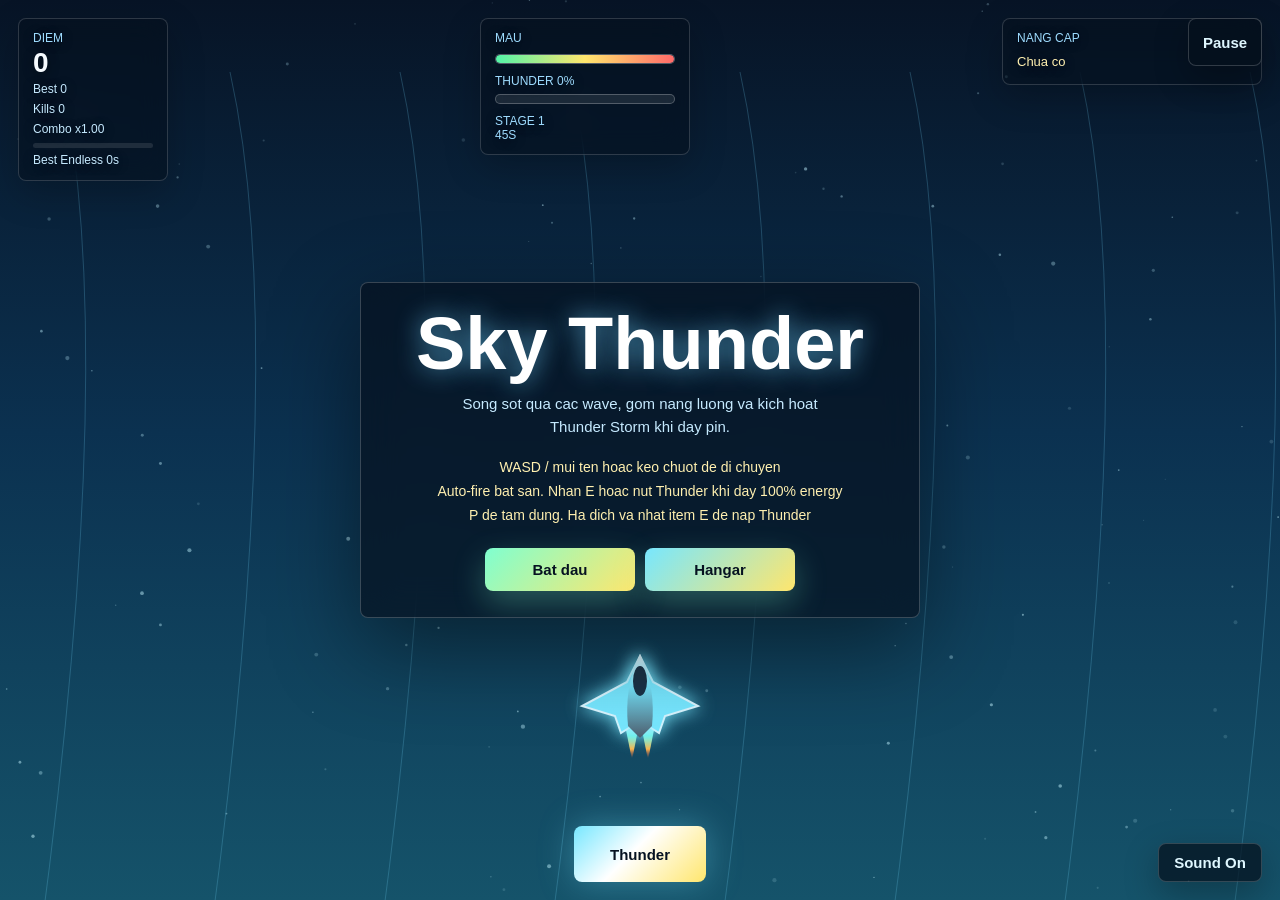
==== index.html @ cda8dbd6 "Initial commit: add Sky Thunder source" ====
<!DOCTYPE html>
<html lang="vi">
<head>
  <meta charset="UTF-8" />
  <meta name="viewport" content="width=device-width, initial-scale=1.0, viewport-fit=cover, maximum-scale=1.0, user-scalable=no" />
  <title>Sky Thunder</title>
  <style>
/* styles/base.css */
* {
  box-sizing: border-box;
  margin: 0;
  padding: 0;
}

html,
body {
  width: 100%;
  height: 100%;
  height: var(--app-height, 100dvh);
  min-height: 100dvh;
  overflow: hidden;
  overscroll-behavior: none;
  overscroll-behavior-x: none;
  overscroll-behavior-y: none;
  font-family: Arial, Helvetica, sans-serif;
  background: #061221;
  color: #f6fbff;
  touch-action: none;
  user-select: none;
  -webkit-user-select: none;
  -webkit-touch-callout: none;
  -webkit-text-size-adjust: 100%;
}

body {
  position: fixed;
  inset: 0;
  display: grid;
  place-items: center;
}

canvas {
  width: 100vw;
  height: 100vh;
  height: 100dvh;
  height: var(--app-height, 100dvh);
  display: block;
  background:
    radial-gradient(circle at 30% 15%, rgba(95, 195, 255, 0.32), transparent 24%),
    radial-gradient(circle at 80% 72%, rgba(255, 188, 87, 0.18), transparent 28%),
    linear-gradient(180deg, #08172b 0%, #0b2d48 47%, #133f54 100%);
  cursor: crosshair;
  touch-action: none;
  user-select: none;
  -webkit-user-select: none;
  -webkit-touch-callout: none;
}

.hidden {
  display: none !important;
}

button {
  border: 0;
  border-radius: 8px;
  padding: 13px 22px;
  min-width: 150px;
  color: #061221;
  background: linear-gradient(135deg, #7fffd0, #ffe66d);
  font-weight: 800;
  font-size: 15px;
  cursor: pointer;
  touch-action: manipulation;
  -webkit-tap-highlight-color: transparent;
  box-shadow: 0 12px 32px rgba(127, 255, 208, 0.28);
}

button:disabled {
  cursor: not-allowed;
  filter: grayscale(0.45);
  opacity: 0.62;
}

/* styles/hud.css */
.hud {
  position: fixed;
  inset: 0;
  pointer-events: none;
  padding: 18px;
  display: flex;
  justify-content: space-between;
  align-items: flex-start;
  gap: 16px;
  text-shadow: 0 2px 12px rgba(0, 0, 0, 0.45);
}

.panel {
  min-width: 150px;
  padding: 12px 14px;
  border: 1px solid rgba(255, 255, 255, 0.16);
  background: rgba(5, 16, 29, 0.54);
  backdrop-filter: blur(14px);
  border-radius: 8px;
  box-shadow: 0 12px 36px rgba(0, 0, 0, 0.22);
}

.status-panel {
  min-width: 190px;
}

.upgrades-panel {
  width: min(260px, 32vw);
}

.label {
  color: #9edcff;
  font-size: 12px;
  letter-spacing: 0;
  text-transform: uppercase;
}

.value {
  margin-top: 4px;
  font-size: 28px;
  font-weight: 800;
  line-height: 1;
}

.mini-stat {
  margin-top: 5px;
  color: #c6eaff;
  font-size: 12px;
  line-height: 1.25;
}

.power-timers {
  margin-top: 4px;
  color: #fff0b0;
  font-size: 11px;
  font-weight: 800;
  line-height: 1.2;
}

.combo-bar {
  width: 100%;
  height: 5px;
  margin-top: 6px;
  overflow: hidden;
  border-radius: 999px;
  background: rgba(255, 255, 255, 0.1);
}

.combo-fill {
  width: 0;
  height: 100%;
  border-radius: inherit;
  background: linear-gradient(90deg, #ffe66d, #7fffd0);
  transition: width 100ms linear;
}

.bar,
.boss-bar {
  width: 180px;
  height: 10px;
  margin: 9px 0 10px;
  overflow: hidden;
  border: 1px solid rgba(255, 255, 255, 0.24);
  border-radius: 999px;
  background: rgba(255, 255, 255, 0.09);
}

.fill {
  width: 100%;
  height: 100%;
  border-radius: inherit;
  background: linear-gradient(90deg, #53f4a8, #ffe66d, #ff6a6a);
  transition: width 120ms linear;
}

.energy-bar {
  margin-top: 6px;
}

.energy-fill {
  width: 0%;
  height: 100%;
  border-radius: inherit;
  background: linear-gradient(90deg, #77e7ff, #c58cff, #ffffff);
  transition: width 120ms linear;
}

.upgrade-list {
  margin-top: 8px;
  color: #fff0b0;
  font-size: 13px;
  line-height: 1.45;
}

.boss-hud {
  position: fixed;
  left: 50%;
  top: 18px;
  width: min(460px, 70vw);
  transform: translateX(-50%);
  pointer-events: none;
  text-align: center;
  text-shadow: 0 2px 12px rgba(0, 0, 0, 0.45);
}

.boss-bar {
  width: 100%;
  height: 14px;
}

.boss-fill {
  width: 100%;
  height: 100%;
  background: linear-gradient(90deg, #ff6a6a, #ffe66d);
  transition: width 100ms linear;
}

.mute-button,
.skill-button,
.pause-button {
  position: fixed;
  z-index: 5;
  pointer-events: auto;
}

.mute-button {
  right: 18px;
  bottom: 18px;
  min-width: 104px;
  padding: 10px 12px;
  color: #dff7ff;
  background: rgba(5, 16, 29, 0.72);
  border: 1px solid rgba(255, 255, 255, 0.18);
  box-shadow: 0 12px 34px rgba(0, 0, 0, 0.28);
}

.skill-button {
  left: 50%;
  bottom: 18px;
  width: 132px;
  min-width: 132px;
  height: 56px;
  transform: translateX(-50%);
  padding: 0 14px;
  color: #061221;
  background: linear-gradient(135deg, #77e7ff, #ffffff 45%, #ffe66d);
  box-shadow: 0 0 34px rgba(119, 231, 255, 0.34);
}

.skill-button.ready {
  color: #092138;
  background: linear-gradient(135deg, #ffffff, #7fffd0 50%, #ffe66d);
  box-shadow: 0 0 26px rgba(127, 255, 208, 0.78), 0 0 58px rgba(255, 230, 109, 0.35);
  transform: translateX(-50%) scale(1.04);
}

.pause-button {
  right: 18px;
  top: 18px;
  width: 74px;
  min-width: 74px;
  height: 48px;
  padding: 0;
  color: #dff7ff;
  background: rgba(5, 16, 29, 0.72);
  border: 1px solid rgba(255, 255, 255, 0.18);
  box-shadow: 0 12px 34px rgba(0, 0, 0, 0.28);
}

.orientation-hint {
  position: fixed;
  left: 50%;
  top: max(12px, env(safe-area-inset-top));
  z-index: 7;
  transform: translateX(-50%);
  display: none;
  width: min(360px, calc(100vw - 28px));
  padding: 9px 12px;
  border: 1px solid rgba(255, 255, 255, 0.16);
  border-radius: 8px;
  color: #dff7ff;
  background: rgba(5, 16, 29, 0.78);
  font-size: 12px;
  font-weight: 800;
  text-align: center;
  pointer-events: none;
}

.debug-overlay {
  position: fixed;
  right: 14px;
  top: 14px;
  z-index: 6;
  min-width: 190px;
  margin: 0;
  padding: 10px 12px;
  color: #bdf7ff;
  background: rgba(0, 0, 0, 0.66);
  border: 1px solid rgba(127, 255, 208, 0.28);
  border-radius: 8px;
  font: 12px/1.45 Consolas, monospace;
  pointer-events: none;
  white-space: pre;
}

@media (max-width: 760px) {
  .hud {
    padding: 10px;
    gap: 8px;
  }

  .panel {
    min-width: 104px;
    padding: 10px;
  }

  .upgrades-panel {
    display: none;
  }

  .value {
    font-size: 22px;
  }

  .bar {
    width: 118px;
  }

  .mute-button {
    right: 10px;
    bottom: 10px;
    min-width: 86px;
    padding: 9px;
    font-size: 12px;
  }

  .skill-button {
    bottom: 10px;
    width: 116px;
    min-width: 116px;
    height: 52px;
    font-size: 13px;
  }
}

body.is-mobile .hud {
  padding: max(8px, env(safe-area-inset-top)) max(8px, env(safe-area-inset-right)) 8px max(8px, env(safe-area-inset-left));
  display: grid;
  grid-template-columns: minmax(92px, 0.82fr) minmax(122px, 1fr);
  justify-content: stretch;
  align-items: start;
  gap: 6px;
}

body.is-mobile .panel {
  min-width: 0;
  padding: 7px 8px;
  background: rgba(5, 16, 29, 0.58);
  backdrop-filter: blur(9px);
}

body.is-mobile .status-panel {
  min-width: 0;
}

body.is-mobile .upgrades-panel,
body.is-mobile .hud .panel:first-child .mini-stat:nth-child(4),
body.is-mobile #endlessText {
  display: none;
}

body.is-mobile .label {
  font-size: 10px;
}

body.is-mobile .value {
  margin-top: 2px;
  font-size: 19px;
}

body.is-mobile .mini-stat {
  margin-top: 3px;
  font-size: 9.5px;
  line-height: 1.15;
}

body.is-mobile .power-timers {
  font-size: 9px;
}

body.is-mobile .combo-bar {
  height: 4px;
  margin-top: 4px;
}

body.is-mobile .bar {
  width: 100%;
  height: 7px;
  margin: 4px 0 5px;
}

body.is-mobile .boss-hud {
  top: 66px;
  width: min(330px, calc(100vw - 96px));
}

body.is-mobile .mute-button {
  left: max(10px, env(safe-area-inset-left));
  right: auto;
  bottom: max(12px, env(safe-area-inset-bottom));
  min-width: 42px;
  height: 42px;
  padding: 0 8px;
  font-size: 0;
}

body.is-mobile .mute-button::after {
  content: "SFX";
  font-size: 11px;
}

body.is-mobile .pause-button {
  right: max(10px, env(safe-area-inset-right));
  top: max(10px, env(safe-area-inset-top));
  width: 58px;
  min-width: 58px;
  height: 52px;
  font-size: 14px;
}

body.is-mobile .skill-button {
  left: auto;
  right: max(14px, env(safe-area-inset-right));
  bottom: max(14px, env(safe-area-inset-bottom));
  width: 82px;
  min-width: 82px;
  height: 82px;
  transform: none;
  padding: 0 8px;
  border-radius: 50%;
  font-size: 12px;
  line-height: 1.1;
}

body.is-mobile .skill-button.ready {
  transform: scale(1.04);
}

body.is-mobile .debug-overlay {
  left: 8px;
  right: auto;
  top: 84px;
  min-width: 132px;
  max-width: 158px;
  padding: 7px 8px;
  font-size: 10px;
  line-height: 1.35;
}

body.is-mobile.is-landscape .orientation-hint {
  display: block;
}

body.is-mobile.is-small-phone .hud {
  grid-template-columns: minmax(84px, 0.76fr) minmax(112px, 1fr);
}

body.is-mobile.is-small-phone .value {
  font-size: 17px;
}

body.is-mobile.is-small-phone .label,
body.is-mobile.is-small-phone .mini-stat {
  font-size: 9px;
}

body.is-mobile.is-small-phone .boss-hud {
  top: 62px;
  width: min(270px, calc(100vw - 88px));
}

/* styles/menu.css */
.center {
  position: fixed;
  inset: 0;
  display: grid;
  place-items: center;
  pointer-events: none;
  padding: 22px;
  overflow: hidden;
}

.menu {
  width: min(560px, 94vw);
  padding: 26px;
  border: 1px solid rgba(255, 255, 255, 0.2);
  border-radius: 8px;
  background: rgba(6, 17, 31, 0.72);
  box-shadow: 0 28px 90px rgba(0, 0, 0, 0.45);
  backdrop-filter: blur(18px);
  text-align: center;
  pointer-events: auto;
  max-height: min(86vh, 720px);
  overflow: auto;
  overscroll-behavior: contain;
  -webkit-overflow-scrolling: touch;
}

h1 {
  font-size: clamp(38px, 8vw, 74px);
  line-height: 0.95;
  color: #ffffff;
  text-shadow: 0 0 24px rgba(111, 210, 255, 0.65);
}

.subtitle {
  margin: 12px auto 18px;
  max-width: 410px;
  color: #c6eaff;
  font-size: 15px;
  line-height: 1.55;
}

.controls {
  color: #fff0b0;
  font-size: 14px;
  line-height: 1.7;
  margin-bottom: 20px;
}

.upgrade-options {
  display: grid;
  gap: 10px;
  margin: 18px 0;
}

.upgrade-card {
  width: 100%;
  min-height: 72px;
  padding: 12px;
  text-align: left;
  color: #f6fbff;
  background: rgba(255, 255, 255, 0.09);
  border: 1px solid rgba(255, 255, 255, 0.16);
  box-shadow: none;
}

.upgrade-card strong {
  display: block;
  margin-bottom: 4px;
  color: #7fffd0;
  font-size: 15px;
}

.upgrade-card em {
  display: inline-block;
  margin-bottom: 5px;
  color: #ffe66d;
  font-size: 11px;
  font-style: normal;
  font-weight: 800;
  text-transform: uppercase;
}

.upgrade-card span {
  color: #c6eaff;
  font-size: 13px;
  line-height: 1.35;
}

.menu .secondary {
  margin-left: 10px;
  color: #f6fbff;
  background: rgba(255, 255, 255, 0.12);
  border: 1px solid rgba(255, 255, 255, 0.2);
  box-shadow: none;
}

.hangar-button {
  margin-left: 10px;
  color: #061221;
  background: linear-gradient(135deg, #77e7ff, #ffe66d);
}

.hangar-grid {
  grid-template-columns: repeat(auto-fit, minmax(210px, 1fr));
}

.ship-card {
  width: 100%;
  min-height: 190px;
  padding: 13px;
  color: #f6fbff;
  text-align: left;
  background: rgba(255, 255, 255, 0.08);
  border: 1px solid rgba(255, 255, 255, 0.16);
  box-shadow: none;
}

.ship-card.selected {
  border-color: #ffe66d;
  box-shadow: 0 0 0 1px rgba(255, 230, 109, 0.45), 0 0 28px rgba(255, 230, 109, 0.18);
}

.ship-swatch {
  display: inline-block;
  width: 34px;
  height: 18px;
  margin: 0 8px -3px 0;
  border-radius: 999px;
  background: linear-gradient(90deg, var(--ship-color), var(--ship-accent));
  box-shadow: 0 0 18px var(--ship-color);
}

.ship-card strong,
.ship-card em,
.ship-card span,
.ship-card small {
  display: block;
}

.ship-card strong {
  margin-top: 7px;
  color: #ffffff;
  font-size: 18px;
}

.ship-card em {
  margin: 5px 0 8px;
  color: #ffe66d;
  font-size: 11px;
  font-style: normal;
  font-weight: 800;
  text-transform: uppercase;
}

.ship-card span,
.ship-card small {
  color: #c6eaff;
  font-size: 12px;
  line-height: 1.35;
}

.ship-card small {
  margin-top: 8px;
  color: #dff8ff;
}

.ship-bars {
  display: grid;
  gap: 5px;
  margin-top: 11px;
}

.ship-bars label {
  display: grid;
  grid-template-columns: 34px 1fr;
  align-items: center;
  gap: 8px;
  color: #fff0b0;
  font-size: 10px;
  font-weight: 800;
}

.ship-bars i {
  display: block;
  height: 6px;
  overflow: hidden;
  border-radius: 999px;
  background: rgba(255, 255, 255, 0.12);
}

.ship-bars b {
  display: block;
  height: 100%;
  border-radius: inherit;
  background: linear-gradient(90deg, #77e7ff, #ffe66d);
}

.pause-actions {
  display: grid;
  grid-template-columns: repeat(2, minmax(0, 1fr));
  gap: 10px;
  margin: 18px 0 4px;
}

.pause-action {
  width: 100%;
  min-width: 0;
  min-height: 50px;
  padding: 12px 10px;
  color: #f6fbff;
  background: rgba(255, 255, 255, 0.12);
  border: 1px solid rgba(255, 255, 255, 0.18);
  box-shadow: none;
}

.pause-action.primary {
  color: #061221;
  background: linear-gradient(135deg, #7fffd0, #ffe66d);
}

.pause-action:last-child {
  grid-column: 1 / -1;
}

@media (max-width: 620px) {
  .center {
    padding: max(12px, env(safe-area-inset-top)) 12px max(14px, env(safe-area-inset-bottom));
  }

  .menu {
    width: min(420px, calc(100vw - 24px));
    max-height: calc(100dvh - 28px);
    padding: 18px 16px;
  }

  h1 {
    font-size: clamp(32px, 12vw, 48px);
  }

  .subtitle {
    margin: 10px auto 14px;
    font-size: 13px;
    line-height: 1.45;
  }

  .controls {
    font-size: 12px;
    line-height: 1.45;
  }

  .upgrade-options {
    gap: 8px;
    margin: 14px 0;
    grid-template-columns: 1fr;
  }

  .upgrade-card {
    min-height: 84px;
    padding: 11px;
  }

  .upgrade-card strong {
    font-size: 14px;
  }

  .upgrade-card span {
    font-size: 12px;
  }

  .menu button {
    min-width: min(100%, 210px);
    min-height: 48px;
    padding: 13px 16px;
  }

  .menu .secondary {
    display: block;
    margin: 10px auto 0;
  }

  .hangar-button {
    display: block;
    margin: 10px auto 0;
  }

  .hangar-grid {
    grid-template-columns: 1fr;
  }

  .ship-card {
    min-height: 172px;
    padding: 11px;
  }

  .pause-actions {
    gap: 8px;
    margin: 14px 0 2px;
  }

  .pause-action {
    min-height: 52px;
    padding: 12px 8px;
    font-size: 13px;
  }
}

@media (max-width: 380px), (max-height: 680px) {
  .center {
    padding: max(8px, env(safe-area-inset-top)) 8px max(10px, env(safe-area-inset-bottom));
  }

  .menu {
    width: calc(100vw - 16px);
    max-height: calc(100dvh - 18px);
    padding: 14px 12px;
  }

  h1 {
    font-size: 30px;
  }

  .subtitle {
    font-size: 12px;
    line-height: 1.35;
  }

  .controls {
    font-size: 11px;
  }

  .upgrade-card {
    min-height: 76px;
    padding: 10px;
  }

  .upgrade-card strong {
    font-size: 13px;
  }

  .upgrade-card span {
    font-size: 11.5px;
  }
}

@media (min-width: 621px) and (max-height: 520px) {
  .menu {
    max-height: calc(100dvh - 24px);
    padding: 18px;
  }

  h1 {
    font-size: 36px;
  }

  .upgrade-options {
    grid-template-columns: repeat(3, minmax(0, 1fr));
  }
}
  </style>
</head>
<body>
  <canvas id="game"></canvas>

  <div class="hud">
    <div class="panel">
      <div class="label">Diem</div>
      <div class="value" id="score">0</div>
      <div class="mini-stat">Best <span id="bestScore">0</span></div>
      <div class="mini-stat">Kills <span id="destroyedCount">0</span></div>
      <div class="mini-stat">Combo <span id="comboText">x1.00</span></div>
      <div class="combo-bar"><div class="combo-fill" id="comboFill"></div></div>
      <div class="mini-stat" id="endlessText">Best Endless 0s</div>
    </div>

    <div class="panel status-panel">
      <div class="label">Mau</div>
      <div class="bar"><div class="fill" id="health"></div></div>
      <div class="label" id="energyText">Thunder 0%</div>
      <div class="bar energy-bar"><div class="energy-fill" id="energy"></div></div>
      <div class="power-timers hidden" id="powerTimers"></div>
      <div class="label" id="stageLabel">Stage 1</div>
      <div class="label" id="timeLabel">45s</div>
    </div>

    <div class="panel upgrades-panel">
      <div class="label">Nang cap</div>
      <div id="upgradeList" class="upgrade-list">Chua co</div>
    </div>
  </div>

  <button class="mute-button" id="muteBtn" type="button">Sound On</button>
  <button class="skill-button" id="skillBtn" type="button">Thunder</button>
  <button class="pause-button" id="pauseBtn" type="button" aria-label="Pause">Pause</button>
  <div class="orientation-hint">Rotate to portrait for best experience</div>
  <pre class="debug-overlay hidden" id="debugOverlay"></pre>

  <div class="boss-hud hidden" id="bossHud">
    <div class="label">Boss HP</div>
    <div class="boss-bar"><div class="boss-fill" id="bossHealth"></div></div>
  </div>

  <div class="center" id="overlay">
    <div class="menu">
      <h1 id="menuTitle">Sky Thunder</h1>
      <p class="subtitle" id="menuText">Lai chien co xuyen qua bao may, song sot qua 5 stage va ha boss cuoi.</p>
      <div class="controls" id="menuControls">
        WASD / mui ten hoac keo chuot de di chuyen<br />
        Auto-fire bat san. Nhan E hoac nut Thunder khi day 100% energy<br />
        P de tam dung. Ha dich va nhat item E de nap Thunder
      </div>
      <div class="upgrade-options hidden" id="upgradeOptions"></div>
      <button id="startBtn">Bat dau</button>
      <button id="secondaryBtn" class="secondary hidden">Restart</button>
    </div>
  </div>

  <script>
// src/data/balance.js
const BALANCE = {
  player: {
    speed: 450,
    radius: 19,
    maxHealth: 100,
    baseCooldown: 0.13,
    bulletSpeed: 820
  },
  mobile: {
    dprCap: 1.4,
    lowFpsDprCap: 1.25,
    lowFpsThreshold: 44,
    topSafeArea: 104,
    bottomSafeArea: 126,
    touchOffsetY: -84,
    touchDragScale: 1.18,
    followSmoothing: 16,
    initialFollowSmoothing: 7,
    maxInitialStep: 132,
    deadZone: 5,
    maxParticles: 200,
    enemyBulletCap: 205,
    powerUpCap: 16,
    starScale: 0.54,
    cloudScale: 0.56,
    cloudCap: 9,
    shakeScale: 0.62,
    enemyBulletScale: 0.88,
    densityScale: 0.76,
    spawnIntervalScale: 1.2,
    endlessDifficultyScale: 0.82,
    hunterDashWarn: 1.05,
    hunterDashSpeed: 500,
    hunterDashY: 116,
    hunterFireScale: 1.12,
    smallScreenEnemyScale: 0.94
  },
  thunder: {
    maxEnergy: 100,
    cost: 100,
    cooldown: 5.8,
    radius: 620,
    enemyDamage: 18,
    bossDamage: 120,
    chargePerKill: 7,
    chargePerPickup: 28
  },
  stageClearDelay: 0.85,
  missileInterval: 3.4
};

// src/data/weapons.js
const WEAPONS = {
  plasma: {
    id: "plasma",
    name: "Plasma",
    color: "#7fffd0",
    symbol: "P",
    cooldownScale: 1,
    damageScale: 1,
    speedScale: 1,
    radius: 4.6,
    life: 1.35
  },
  laser: {
    id: "laser",
    name: "Laser",
    color: "#77e7ff",
    symbol: "L",
    cooldownScale: 0.78,
    damageScale: 0.82,
    speedScale: 1.35,
    radius: 3.3,
    life: 1.1,
    pierce: 2,
    shape: "beam"
  },
  flak: {
    id: "flak",
    name: "Flak",
    color: "#ffb347",
    symbol: "F",
    cooldownScale: 1.22,
    damageScale: 0.74,
    speedScale: 0.88,
    radius: 5.6,
    life: 1.25,
    extraAngles: [-0.24, 0.24],
    splash: 34
  },
  volt: {
    id: "volt",
    name: "Volt",
    color: "#c58cff",
    symbol: "V",
    cooldownScale: 1.05,
    damageScale: 0.9,
    speedScale: 1.02,
    radius: 4.8,
    life: 1.65,
    homing: true
  }
};

const WEAPON_DROP_IDS = ["laser", "flak", "volt"];

// src/data/ships.js
const SHIPS = [
  {
    id: "falcon",
    name: "Falcon",
    description: "Balanced frame with steady damage, handling and survivability.",
    color: "#77e7ff",
    accent: "#d9f5ff",
    archetype: "balanced",
    unlockCost: 0,
    stats: {
      hp: 100,
      speed: 450,
      damageScale: 1,
      fireRateScale: 1,
      energyScale: 1,
      shieldStart: 0,
      grazeScale: 1,
      magnetRadius: 92
    },
    passiveName: "Reliable Core",
    passiveDescription: "No weakness. Weapon drops are easy to use on every build.",
    difficulty: "Normal"
  },
  {
    id: "viper",
    name: "Viper",
    description: "Aggressive red interceptor with high DPS and lower hull integrity.",
    color: "#ff5d6c",
    accent: "#ffd1d6",
    archetype: "sharp",
    unlockCost: 0,
    stats: {
      hp: 82,
      speed: 486,
      damageScale: 1.14,
      fireRateScale: 1.12,
      energyScale: 0.94,
      shieldStart: 0,
      grazeScale: 1,
      magnetRadius: 86
    },
    passiveName: "Redline",
    passiveDescription: "Higher bullet damage and fire rate, but less HP.",
    difficulty: "Hard"
  },
  {
    id: "titan",
    name: "Titan",
    description: "Heavy orange gunship with armor, shields and slower handling.",
    color: "#ffb347",
    accent: "#fff0a8",
    archetype: "heavy",
    unlockCost: 0,
    stats: {
      hp: 132,
      speed: 382,
      damageScale: 0.95,
      fireRateScale: 0.92,
      energyScale: 0.95,
      shieldStart: 1,
      grazeScale: 0.85,
      magnetRadius: 104
    },
    passiveName: "Bulwark",
    passiveDescription: "Starts with a shield and has a larger pickup magnet.",
    difficulty: "Easy"
  },
  {
    id: "specter",
    name: "Specter",
    description: "Fast purple stealth craft built for risky close dodges.",
    color: "#c58cff",
    accent: "#f0ddff",
    archetype: "sharp",
    unlockCost: 260,
    stats: {
      hp: 88,
      speed: 522,
      damageScale: 0.98,
      fireRateScale: 1.05,
      energyScale: 1.05,
      shieldStart: 0,
      grazeScale: 1.75,
      magnetRadius: 96
    },
    passiveName: "Phase Graze",
    passiveDescription: "Graze bullets for much better score, combo and Thunder charge.",
    difficulty: "Expert"
  },
  {
    id: "stormwing",
    name: "Stormwing",
    description: "Electric blue prototype tuned for frequent Thunder Storms.",
    color: "#53f4ff",
    accent: "#bdf7ff",
    archetype: "balanced",
    unlockCost: 340,
    stats: {
      hp: 96,
      speed: 462,
      damageScale: 0.98,
      fireRateScale: 1,
      energyScale: 1.32,
      shieldStart: 0,
      grazeScale: 1.15,
      magnetRadius: 100
    },
    passiveName: "Storm Capacitor",
    passiveDescription: "Gains Thunder faster and starts with a shorter Thunder cooldown.",
    difficulty: "Advanced"
  }
];

const DEFAULT_SHIP_ID = "falcon";

function getShip(id) {
  return SHIPS.find((ship) => ship.id === id) || SHIPS[0];
}

// src/data/enemies.js
const ENEMY_TYPES = {
  scout: {
    label: "Scout",
    hp: 2,
    radius: 16,
    speed: 180,
    score: 25,
    fireRate: 3.4,
    color: "#7fd8ff",
    bulletMode: "single"
  },
  fighter: {
    label: "Fighter",
    hp: 3,
    radius: 21,
    speed: 120,
    score: 40,
    fireRate: 2.4,
    color: "#ff6e7a",
    bulletMode: "single"
  },
  tank: {
    label: "Tank",
    hp: 9,
    radius: 29,
    speed: 76,
    score: 90,
    fireRate: 2.8,
    color: "#ffcf5d",
    bulletMode: "single"
  },
  shooter: {
    label: "Shooter",
    hp: 5,
    radius: 23,
    speed: 105,
    score: 70,
    fireRate: 2,
    color: "#c58cff",
    bulletMode: "spread"
  },
  sniper: {
    label: "Sniper",
    hp: 4,
    radius: 20,
    speed: 82,
    score: 95,
    fireRate: 3.1,
    color: "#9fe8ff",
    bulletMode: "sniper",
    sniper: true
  },
  carrier: {
    label: "Carrier",
    hp: 12,
    radius: 31,
    speed: 70,
    score: 130,
    fireRate: 4.2,
    color: "#b8ff9f",
    bulletMode: "single",
    carrier: true
  },
  shieldGuard: {
    label: "Shield Guard",
    hp: 10,
    radius: 28,
    speed: 74,
    score: 120,
    fireRate: 2.9,
    color: "#7fffd0",
    bulletMode: "single",
    shieldAura: true
  },
  kamikaze: {
    label: "Kamikaze",
    hp: 3,
    radius: 18,
    speed: 145,
    score: 55,
    fireRate: 99,
    color: "#ff9c5d",
    bulletMode: "none",
    chase: true
  },
  warden: {
    label: "Storm Warden",
    hp: 46,
    radius: 43,
    speed: 58,
    score: 420,
    fireRate: 1.45,
    color: "#ffdf7f",
    bulletMode: "spread",
    miniBoss: true
  },
  hunter: {
    label: "Thunder Hunter",
    hp: 72,
    radius: 48,
    speed: 62,
    score: 680,
    fireRate: 1.15,
    color: "#77e7ff",
    bulletMode: "hunter",
    miniBoss: true,
    hunter: true
  }
};

// src/data/stages.js
const STAGES = [
  {
    id: 1,
    name: "Stage 1",
    duration: 38,
    spawnEvery: 0.95,
    enemies: ["scout", "fighter"],
    waves: [
      { at: 7, pattern: "line", type: "scout", count: 6 },
      { at: 20, pattern: "vee", type: "fighter", count: 5 }
    ]
  },
  {
    id: 2,
    name: "Stage 2",
    duration: 42,
    spawnEvery: 0.78,
    enemies: ["scout", "fighter", "shooter", "sniper", "kamikaze"],
    waves: [
      { at: 8, pattern: "sides", type: "kamikaze", count: 6 },
      { at: 18, pattern: "line", type: "sniper", count: 3, danger: true },
      { at: 31, pattern: "miniBoss", type: "warden", count: 1 }
    ]
  },
  {
    id: 3,
    name: "Stage 3",
    duration: 46,
    spawnEvery: 0.74,
    enemies: ["fighter", "tank", "carrier", "kamikaze"],
    waves: [
      { at: 9, pattern: "vee", type: "fighter", count: 7 },
      { at: 20, pattern: "rain", type: "kamikaze", count: 9 },
      { at: 29, pattern: "elite", type: "carrier", count: 2, danger: true },
      { at: 36, pattern: "wall", type: "tank", count: 7 }
    ]
  },
  {
    id: 4,
    name: "Stage 4",
    duration: 50,
    spawnEvery: 0.66,
    enemies: ["scout", "fighter", "tank", "shooter", "shieldGuard", "kamikaze"],
    waves: [
      { at: 8, pattern: "sides", type: "shooter", count: 6 },
      { at: 18, pattern: "ambush", type: "kamikaze", count: 8 },
      { at: 29, pattern: "elite", types: ["shieldGuard", "tank", "shooter"], count: 3 },
      { at: 42, pattern: "miniBoss", type: "hunter", count: 1 }
    ]
  },
  {
    id: 5,
    name: "Stage 5",
    duration: 0,
    spawnEvery: 0,
    enemies: [],
    boss: true
  }
];

// src/data/upgrades.js
const UPGRADES = [
  {
    id: "fireRate",
    group: "attack",
    tags: ["attack", "bullet"],
    name: "Fire Rate",
    description: "Giam cooldown ban, giup xa dan lien tuc hon.",
    apply(player) {
      player.stats.fireRate += 1;
    }
  },
  {
    id: "spread",
    group: "attack",
    tags: ["attack", "bullet"],
    name: "Spread Shot",
    description: "Tang so tia dan toi da 5 tia.",
    apply(player) {
      player.stats.spread = Math.min(5, player.stats.spread + 1);
    }
  },
  {
    id: "damage",
    group: "attack",
    tags: ["attack", "bullet"],
    name: "Bullet Damage",
    description: "Tang sat thuong cua dan chinh.",
    apply(player) {
      player.stats.damage += 1;
    }
  },
  {
    id: "maxHp",
    group: "defense",
    tags: ["defense", "armor"],
    name: "Max HP",
    description: "Tang mau toi da va hoi mot phan mau.",
    apply(player) {
      player.maxHealth += 22;
      player.health = Math.min(player.maxHealth, player.health + 38);
    }
  },
  {
    id: "shield",
    group: "defense",
    tags: ["defense", "shield"],
    name: "Shield",
    description: "Chan 1 lan sat thuong tiep theo.",
    apply(player) {
      player.shields += 1;
    }
  },
  {
    id: "missile",
    group: "special",
    tags: ["special", "missile"],
    name: "Missile",
    description: "Tu dong phong ten lua tim muc tieu moi vai giay.",
    apply(player) {
      player.stats.missile += 1;
    }
  },
  {
    id: "engineBoost",
    group: "defense",
    tags: ["defense", "mobility"],
    name: "Engine Boost",
    description: "Tang toc do di chuyen, giup ne dan va gom power-up tot hon.",
    apply(player) {
      player.speed += 38;
    }
  },
  {
    id: "rapidMissiles",
    group: "special",
    tags: ["special", "missile", "attack"],
    name: "Missile Rack",
    description: "Ten lua tu dong phong nhanh hon va gay them sat thuong.",
    apply(player) {
      player.stats.missile += 1;
      player.stats.damage += 0.35;
    }
  },
  {
    id: "armorPlating",
    group: "defense",
    tags: ["defense", "armor", "shield"],
    name: "Armor Plating",
    description: "Giam 15% sat thuong nhan vao trong phan con lai cua tran.",
    apply(player) {
      player.stats.damageReduction = Math.min(0.45, player.stats.damageReduction + 0.15);
    }
  },
  {
    id: "repairDrone",
    group: "defense",
    tags: ["defense", "drone", "armor"],
    name: "Repair Drone",
    description: "Hoi mau nhe moi giay khi mau duoi 70%.",
    apply(player) {
      player.stats.regen += 2.1;
    }
  },
  {
    id: "stormCore",
    group: "special",
    tags: ["special", "thunder"],
    name: "Storm Core",
    description: "Thunder Storm gay them sat thuong va nap energy nhanh hon.",
    apply(player) {
      player.stats.thunderDamage += 1;
      player.stats.thunderCharge += 0.25;
    }
  },
  {
    id: "wideStorm",
    group: "special",
    tags: ["special", "thunder"],
    name: "Wide Storm",
    description: "Tang ban kinh Thunder Storm va lam boss mat them mau.",
    apply(player) {
      player.stats.thunderRadius += 120;
      player.stats.thunderBossBonus += 35;
    }
  },
  {
    id: "staticField",
    group: "special",
    tags: ["special", "thunder", "shield"],
    name: "Static Field",
    description: "Sau Thunder Storm, may bay co them 2 shield neu dang thieu.",
    apply(player) {
      player.stats.thunderShield += 1;
    }
  },
  {
    id: "capacitor",
    group: "special",
    tags: ["special", "thunder"],
    name: "Capacitor",
    description: "Giam cooldown Thunder Skill va tang energy nhan tu power-up.",
    apply(player) {
      player.stats.thunderCooldown = Math.max(2.8, player.stats.thunderCooldown - 1.1);
      player.stats.thunderCharge += 0.2;
    }
  }
];

// src/core/Collision.js
function circleHit(a, b, ar = a.r, br = b.r) {
  const dx = a.x - b.x;
  const dy = a.y - b.y;
  const rr = ar + br;
  return dx * dx + dy * dy < rr * rr;
}

function clamp(value, min, max) {
  return Math.max(min, Math.min(max, value));
}

// src/core/StateManager.js
const STATES = {
  MENU: "MENU",
  PLAYING: "PLAYING",
  STAGE_CLEAR: "STAGE_CLEAR",
  UPGRADE: "UPGRADE",
  BOSS: "BOSS",
  ENDLESS: "ENDLESS",
  GAME_OVER: "GAME_OVER",
  WIN: "WIN",
  PAUSED: "PAUSED"
};

class StateManager {
  constructor(initialState = STATES.MENU) {
    this.state = initialState;
    this.previousState = initialState;
  }

  set(state) {
    this.previousState = this.state;
    this.state = state;
  }

  is(state) {
    return this.state === state;
  }
}

// src/core/Input.js
class Input {
  constructor(canvas) {
    this.canvas = canvas;
    this.keys = new Set();
    this.pointer = { x: 0, y: 0, active: false, fire: false, id: null };
    this.mobile = false;
    this.skillRequested = false;
    this.autoFire = true;
    this.onStart = null;
    this.onPause = null;
    this.onDebug = null;
    this.cornerTaps = [];
    this.justActivated = false;
  }

  bind() {
    window.addEventListener("keydown", (event) => {
      this.keys.add(event.key);
      if (event.key === " ") event.preventDefault();
      if (event.key === "Enter" && this.onStart) this.onStart();
      if ((event.key === "p" || event.key === "P" || event.key === "Escape") && this.onPause) {
        event.preventDefault();
        this.onPause();
      }
      if (event.key === "F3" && this.onDebug) {
        event.preventDefault();
        this.onDebug();
      }
      if (event.key === "e" || event.key === "E" || event.key === "q" || event.key === "Q" || event.key === "Shift") this.skillRequested = true;
    });

    window.addEventListener("keyup", (event) => this.keys.delete(event.key));

    this.canvas.addEventListener("pointermove", (event) => this.setPointer(event, false), { passive: false });
    this.canvas.addEventListener("pointerdown", (event) => {
      if (event.button === 2 && !this.mobile) {
        event.preventDefault();
        this.skillRequested = true;
        return;
      }
      if (event.button === 1 || event.button === 3) {
        event.preventDefault();
        if (this.onPause) this.onPause();
        return;
      }
      if (event.button !== 0) return;
      this.capturePointer(event);
      this.setPointer(event, true);
      this.trackDebugTap(event);
      if (this.onStart) this.onStart();
    }, { passive: false });
    window.addEventListener("pointerup", (event) => {
      this.releasePointer(event);
      if (this.pointer.id === event.pointerId) this.resetPointer();
    }, { passive: false });
    window.addEventListener("pointercancel", (event) => {
      this.releasePointer(event);
      if (this.pointer.id === event.pointerId) this.resetPointer();
    }, { passive: false });
    window.addEventListener("touchmove", (event) => {
      if (!event.target.closest?.(".menu")) event.preventDefault();
    }, { passive: false });
    this.canvas.addEventListener("contextmenu", (event) => event.preventDefault());
    window.addEventListener("contextmenu", (event) => {
      if (this.pointer.active || event.target === this.canvas) event.preventDefault();
    });
    window.addEventListener("blur", () => this.resetPointer());
    document.addEventListener("visibilitychange", () => {
      if (document.hidden) this.resetPointer();
    });
  }

  setMobile(mobile) {
    this.mobile = mobile;
    this.autoFire = true;
  }

  setPointer(event, fire) {
    event.preventDefault();
    if (this.pointer.id !== null && this.pointer.id !== event.pointerId) return;
    this.pointer.active = true;
    this.pointer.id = event.pointerId;
    this.pointer.fire = fire || this.pointer.fire;
    this.pointer.x = Math.max(0, Math.min(window.innerWidth, event.clientX));
    this.pointer.y = Math.max(0, Math.min(window.innerHeight, event.clientY));
    this.justActivated = Boolean(fire);
  }

  resetPointer() {
    this.pointer.active = false;
    this.pointer.fire = false;
    this.pointer.id = null;
    this.justActivated = false;
  }

  consumeJustActivated() {
    if (!this.justActivated) return false;
    this.justActivated = false;
    return true;
  }

  trackDebugTap(event) {
    if (!this.mobile || !this.onDebug || event.clientX > 56 || event.clientY > 56) return;
    const now = performance.now();
    this.cornerTaps = this.cornerTaps.filter((tap) => now - tap < 1600);
    this.cornerTaps.push(now);
    if (this.cornerTaps.length >= 5) {
      this.cornerTaps.length = 0;
      this.onDebug();
    }
  }

  capturePointer(event) {
    if (!this.canvas.setPointerCapture || !event.pointerId) return;
    try {
      this.canvas.setPointerCapture(event.pointerId);
    } catch {
      // Some embedded browsers reject capture; the game still works normally.
    }
  }

  releasePointer(event) {
    if (!this.canvas.releasePointerCapture || !event.pointerId) return;
    try {
      this.canvas.releasePointerCapture(event.pointerId);
    } catch {
      // Pointer may already be released by the browser.
    }
  }

  axis() {
    const x = (this.keys.has("ArrowRight") || this.keys.has("d") ? 1 : 0) -
      (this.keys.has("ArrowLeft") || this.keys.has("a") ? 1 : 0);
    const y = (this.keys.has("ArrowDown") || this.keys.has("s") ? 1 : 0) -
      (this.keys.has("ArrowUp") || this.keys.has("w") ? 1 : 0);
    const len = Math.hypot(x, y) || 1;
    return { x: x / len, y: y / len };
  }

  wantsFire() {
    return this.autoFire || this.keys.has(" ") || this.pointer.fire;
  }

  requestSkill() {
    this.skillRequested = true;
  }

  consumeSkillRequest() {
    if (!this.skillRequested) return false;
    this.skillRequested = false;
    return true;
  }
}

// src/core/Renderer.js
class Renderer {
  constructor(game) {
    this.game = game;
    this.ctx = game.ctx;
  }

  render(time) {
    const { ctx, game } = this;
    ctx.save();
    if (game.shake > 0) {
      ctx.translate((Math.random() - 0.5) * game.shake, (Math.random() - 0.5) * game.shake);
    }

    this.drawBackground(time);
    for (const bullet of game.playerBullets) bullet.draw(ctx);
    for (const powerUp of game.powerUps) powerUp.draw(ctx, game);
    for (const enemy of game.enemies) enemy.draw(ctx);
    if (game.boss) game.boss.draw(ctx, game.height);
    for (const bullet of game.enemyBullets) bullet.draw(ctx);
    game.player.draw(ctx);
    this.drawLightnings();
    this.drawIndicators();
    for (const particle of game.effects.particles) particle.draw(ctx);
    this.drawMessages();
    ctx.restore();
  }

  drawBackground(time) {
    const { ctx, game } = this;
    const gradient = ctx.createLinearGradient(0, 0, 0, game.height);
    gradient.addColorStop(0, "#071426");
    gradient.addColorStop(0.48, "#0b3150");
    gradient.addColorStop(1, "#15536a");
    ctx.fillStyle = gradient;
    ctx.fillRect(0, 0, game.width, game.height);

    ctx.save();
    ctx.globalCompositeOperation = game.mobile ? "source-over" : "screen";
    for (const star of game.effects.stars) {
      const alpha = 0.32 + Math.sin(star.twinkle) * 0.18;
      ctx.fillStyle = `rgba(190,239,255,${alpha})`;
      ctx.beginPath();
      ctx.arc(star.x, star.y, star.z * 1.3, 0, Math.PI * 2);
      ctx.fill();
    }
    ctx.restore();

    for (const cloud of game.effects.clouds) this.drawCloud(cloud);

    ctx.save();
    ctx.globalAlpha = 0.22;
    ctx.strokeStyle = "#76d8ff";
    ctx.lineWidth = 1;
    const streaks = game.mobile ? 5 : 9;
    for (let i = 0; i < streaks; i++) {
      const x = ((time * 0.035 + i * 170) % (game.width + 220)) - 110;
      ctx.beginPath();
      ctx.moveTo(x, game.height * 0.08);
      ctx.quadraticCurveTo(x + 60, game.height * 0.38, x - 20, game.height + 40);
      ctx.stroke();
    }
    ctx.restore();
  }

  drawCloud(cloud) {
    const { ctx } = this;
    ctx.save();
    ctx.globalAlpha = cloud.a;
    ctx.fillStyle = "#ffffff";
    ctx.beginPath();
    ctx.ellipse(cloud.x, cloud.y, 78 * cloud.s, 24 * cloud.s, 0, 0, Math.PI * 2);
    ctx.ellipse(cloud.x - 43 * cloud.s, cloud.y + 8 * cloud.s, 58 * cloud.s, 18 * cloud.s, 0, 0, Math.PI * 2);
    ctx.ellipse(cloud.x + 45 * cloud.s, cloud.y + 6 * cloud.s, 64 * cloud.s, 20 * cloud.s, 0, 0, Math.PI * 2);
    ctx.fill();
    ctx.restore();
  }

  drawLightnings() {
    const { ctx, game } = this;
    ctx.save();
    ctx.globalCompositeOperation = "lighter";
    for (const bolt of game.effects.lightnings) {
      const alpha = Math.max(0, bolt.life / bolt.maxLife);
      ctx.globalAlpha = alpha;
      ctx.strokeStyle = "#bdf7ff";
      ctx.lineWidth = bolt.width;
      ctx.shadowColor = "#77e7ff";
      ctx.shadowBlur = game.mobile ? 8 : 18;
      ctx.beginPath();
      ctx.moveTo(bolt.x1, bolt.y1);
      const dx = bolt.x2 - bolt.x1;
      const dy = bolt.y2 - bolt.y1;
      const segments = 5;
      for (let i = 1; i <= segments; i++) {
        const t = i / segments;
        const jitter = i === segments ? 0 : (Math.random() - 0.5) * 34;
        ctx.lineTo(bolt.x1 + dx * t + jitter, bolt.y1 + dy * t - jitter * 0.35);
      }
      ctx.stroke();
      ctx.strokeStyle = "#ffffff";
      ctx.lineWidth = Math.max(1, bolt.width * 0.35);
      ctx.stroke();
    }
    ctx.restore();
  }

  drawMessages() {
    const { ctx, game } = this;
    ctx.save();
    ctx.textAlign = "center";
    ctx.font = game.mobile ? "800 18px Arial, sans-serif" : "800 24px Arial, sans-serif";
    for (let i = 0; i < game.effects.messages.length; i++) {
      const message = game.effects.messages[i];
      const alpha = Math.max(0, Math.min(1, message.life / message.maxLife));
      const y = game.height * 0.2 + i * 34 - (1 - alpha) * 18;
      ctx.globalAlpha = alpha;
      ctx.shadowColor = "rgba(255,225,120,0.9)";
      ctx.shadowBlur = game.mobile ? 8 : 18;
      ctx.fillStyle = "#fff3a6";
      ctx.fillText(message.text, game.width / 2, y);
    }
    ctx.restore();
  }

  drawIndicators() {
    const { ctx, game } = this;
    if (!game.effects.indicators.length) return;
    ctx.save();
    ctx.textAlign = "center";
    ctx.textBaseline = "middle";
    ctx.font = game.mobile ? "800 13px Arial, sans-serif" : "800 15px Arial, sans-serif";
    for (const indicator of game.effects.indicators) {
      const alpha = Math.max(0, Math.min(1, indicator.life / indicator.maxLife));
      const marginTop = game.mobile ? game.layout.topSafeArea + 12 : 18;
      const marginBottom = game.mobile ? game.layout.bottomSafeArea + 18 : 18;
      const x = Math.max(24, Math.min(game.width - 24, indicator.x));
      const y = Math.max(marginTop, Math.min(game.height - marginBottom, indicator.y));
      ctx.globalAlpha = alpha;
      ctx.fillStyle = "rgba(5,18,32,0.82)";
      ctx.strokeStyle = indicator.color;
      ctx.lineWidth = 2;
      ctx.beginPath();
      ctx.moveTo(x, y - 15);
      ctx.lineTo(x + 18, y + 12);
      ctx.lineTo(x - 18, y + 12);
      ctx.closePath();
      ctx.fill();
      ctx.stroke();
      ctx.fillStyle = indicator.color;
      ctx.fillText(indicator.text, x, y + 2);
    }
    ctx.restore();
  }
}

// src/entities/Bullet.js
class Bullet {
  constructor({
    x,
    y,
    vx,
    vy,
    r = 5,
    damage = 1,
    life = 3,
    owner = "player",
    color = "#7fffd0",
    homing = false,
    pierce = 0,
    splash = 0,
    shape = "orb"
  }) {
    Object.assign(this, { x, y, vx, vy, r, damage, life, owner, color, homing, pierce, splash, shape });
  }

  update(dt, game) {
    if (this.homing) this.seekTarget(dt, game);
    this.x += this.vx * dt;
    this.y += this.vy * dt;
    this.life -= dt;
  }

  seekTarget(dt, game) {
    const target = game.findNearestTarget(this.x, this.y);
    if (!target) return;
    const dx = target.x - this.x;
    const dy = target.y - this.y;
    const d = Math.hypot(dx, dy) || 1;
    const speed = Math.hypot(this.vx, this.vy) || 520;
    this.vx += ((dx / d) * speed - this.vx) * dt * 3.5;
    this.vy += ((dy / d) * speed - this.vy) * dt * 3.5;
  }

  draw(ctx) {
    ctx.save();
    ctx.globalCompositeOperation = "lighter";
    if (this.shape === "beam") {
      const angle = Math.atan2(this.vy, this.vx);
      ctx.translate(this.x, this.y);
      ctx.rotate(angle);
      ctx.strokeStyle = this.color;
      ctx.shadowColor = this.color;
      ctx.shadowBlur = 16;
      ctx.lineWidth = this.r * 1.55;
      ctx.beginPath();
      ctx.moveTo(-this.r * 5.5, 0);
      ctx.lineTo(this.r * 5.5, 0);
      ctx.stroke();
      ctx.strokeStyle = "#ffffff";
      ctx.lineWidth = Math.max(1.4, this.r * 0.55);
      ctx.beginPath();
      ctx.moveTo(-this.r * 4.2, 0);
      ctx.lineTo(this.r * 4.2, 0);
      ctx.stroke();
      ctx.restore();
      return;
    }

    const glow = ctx.createRadialGradient(this.x, this.y, 0, this.x, this.y, this.r * 4);
    glow.addColorStop(0, "#ffffff");
    glow.addColorStop(0.35, this.color);
    glow.addColorStop(1, "rgba(0,0,0,0)");
    ctx.fillStyle = glow;
    ctx.beginPath();
    ctx.arc(this.x, this.y, this.r * 4, 0, Math.PI * 2);
    ctx.fill();
    ctx.fillStyle = "#ffffff";
    ctx.beginPath();
    ctx.arc(this.x, this.y, this.r, 0, Math.PI * 2);
    ctx.fill();
    ctx.restore();
  }
}

// src/entities/Particle.js
class Particle {
  constructor(x, y, color, speed = 160, life = 0.5) {
    const angle = Math.random() * Math.PI * 2;
    const velocity = speed * (0.25 + Math.random());
    this.x = x;
    this.y = y;
    this.vx = Math.cos(angle) * velocity;
    this.vy = Math.sin(angle) * velocity;
    this.r = 1.5 + Math.random() * 4;
    this.color = color;
    this.life = life;
    this.maxLife = life;
  }

  update(dt) {
    this.x += this.vx * dt;
    this.y += this.vy * dt;
    this.vx *= 0.985;
    this.vy *= 0.985;
    this.life -= dt;
  }

  draw(ctx) {
    ctx.save();
    ctx.globalCompositeOperation = "lighter";
    ctx.globalAlpha = Math.max(0, this.life / this.maxLife);
    ctx.fillStyle = this.color;
    ctx.beginPath();
    ctx.arc(this.x, this.y, this.r, 0, Math.PI * 2);
    ctx.fill();
    ctx.restore();
  }
}

// src/entities/Enemy.js
class Enemy {
  constructor(type, x, y, stageId = 1, options = {}) {
    const config = ENEMY_TYPES[type];
    this.type = type;
    this.config = config;
    this.x = x;
    this.y = y;
    this.r = config.radius;
    this.hp = Math.ceil((config.hp + Math.floor(stageId * 0.7)) * (options.hpScale ?? 1));
    this.maxHp = this.hp;
    this.vx = options.vx ?? (Math.random() - 0.5) * (80 + stageId * 12);
    this.vy = options.vy ?? ((config.speed + stageId * 7) * (options.speedScale ?? 1));
    if (config.hunter && this.vx === 0) this.vx = 95;
    this.fireRateScale = options.fireRateScale ?? 1;
    this.scoreScale = options.scoreScale ?? 1;
    this.fireTimer = config.fireRate * (0.6 + Math.random() * 0.55);
    this.dashTimer = 3.2;
    this.dashWarn = 0;
    this.dashTime = 0;
    this.summonTimer = 6.5;
    this.carrierTimer = 2.8;
    this.hitFlash = 0;
  }

  update(dt, game) {
    this.hitFlash = Math.max(0, this.hitFlash - dt * 7);
    if (this.config.hunter) {
      this.updateHunter(dt, game);
      return;
    }

    if (this.config.chase && game.player) {
      const dx = game.player.x - this.x;
      const dy = game.player.y - this.y;
      const d = Math.hypot(dx, dy) || 1;
      this.vx += (dx / d) * 190 * dt;
      this.vy += (dy / d) * 120 * dt;
    }

    this.x += this.vx * dt + Math.sin(performance.now() / 360 + this.y) * 20 * dt;
    this.y += this.vy * dt;
    if (this.x < this.r || this.x > game.width - this.r) this.vx *= -1;

    this.fireTimer -= dt;
    if (this.fireTimer <= 0 && this.y > 35) {
      this.fire(game);
      const mobileFireScale = game.mobile ? BALANCE.mobile.hunterFireScale : 1;
      this.fireTimer = Math.max(0.55, (this.config.fireRate * mobileFireScale) / this.fireRateScale);
    }

    if (this.config.carrier && this.y > 40) {
      this.carrierTimer -= dt;
      if (this.carrierTimer <= 0 && game.enemies.length < (game.mobile ? 18 : 28)) {
        game.enemies.push(new Enemy("scout", this.x - 28, this.y + 18, 2, { vx: -36, vy: 160 }));
        game.enemies.push(new Enemy("scout", this.x + 28, this.y + 18, 2, { vx: 36, vy: 160 }));
        this.carrierTimer = game.mobile ? 5.1 : 4.2;
      }
    }
  }

  fire(game) {
    if (this.config.hunter) {
      this.fireHunter(game);
      return;
    }
    if (this.config.bulletMode === "none") return;
    if (this.config.sniper) {
      const dx = game.player.x - this.x;
      const dy = game.player.y - this.y;
      const base = Math.atan2(dy, dx);
      const speed = 360 * (game.mobile ? BALANCE.mobile.enemyBulletScale : 1);
      game.effects.indicator(game.player.x, game.player.y - 44, "SHOT", 0.8, "#9fe8ff");
      game.enemyBullets.push(new Bullet({
        x: this.x,
        y: this.y + this.r,
        vx: Math.cos(base) * speed,
        vy: Math.sin(base) * speed,
        r: 4.5,
        damage: 16,
        life: 3.2,
        owner: "enemy",
        color: "#9fe8ff",
        shape: "beam"
      }));
      return;
    }
    const angles = this.config.bulletMode === "spread" ? [-0.22, 0, 0.22] : [0];
    for (const offset of angles) {
      const dx = game.player.x - this.x;
      const dy = game.player.y - this.y;
      const base = Math.atan2(dy, dx) + offset;
      const speedScale = game.mobile ? BALANCE.mobile.enemyBulletScale : 1;
      const speed = (this.config.miniBoss ? 230 : this.config.bulletMode === "spread" ? 205 : 185) * speedScale;
      game.enemyBullets.push(new Bullet({
        x: this.x,
        y: this.y + this.r,
        vx: Math.cos(base) * speed,
        vy: Math.sin(base) * speed,
        r: 5,
        damage: this.config.miniBoss ? 18 : this.type === "tank" ? 16 : 12,
        life: 4,
        owner: "enemy",
        color: this.type === "shooter" ? "#c58cff" : "#ff6a4f"
      }));
    }
  }

  updateHunter(dt, game) {
    if (this.y < 92) {
      this.y += (92 - this.y) * Math.min(1, dt * 1.4);
      return;
    }

    if (this.dashTime > 0) {
      this.dashTime -= dt;
      this.x += this.vx * dt;
      this.y += this.vy * dt;
      if (this.x < this.r || this.x > game.width - this.r) this.vx *= -0.75;
      if (this.dashTime <= 0) {
        this.vx = (Math.random() < 0.5 ? -1 : 1) * 95;
        this.vy = 28;
        this.y = Math.min(this.y, 150);
      }
    } else {
      this.x += this.vx * dt + Math.sin(performance.now() / 420) * 28 * dt;
      this.y += (110 - this.y) * Math.min(1, dt * 0.8);
      if (this.x < this.r || this.x > game.width - this.r) this.vx *= -1;
    }

    this.fireTimer -= dt;
    if (this.fireTimer <= 0) {
      this.fireHunter(game);
      const enraged = this.hp < this.maxHp * 0.4;
      this.fireTimer = (enraged ? 0.72 : 1.15) / this.fireRateScale;
    }

    this.summonTimer -= dt;
    if (this.summonTimer <= 0) {
      game.warn("Hunter Summon");
      game.enemies.push(new Enemy("shooter", Math.max(35, this.x - 95), this.y + 30, 4, { vx: -42, vy: 118 }));
      game.enemies.push(new Enemy("shooter", Math.min(game.width - 35, this.x + 95), this.y + 30, 4, { vx: 42, vy: 118 }));
      this.summonTimer = 8.5;
    }

    this.dashTimer -= dt;
    if (this.dashTimer <= 0 && this.dashWarn <= 0 && this.dashTime <= 0) {
      this.dashWarn = game.mobile ? BALANCE.mobile.hunterDashWarn : 0.72;
      this.dashTimer = game.mobile ? 6.2 : 5.4;
      game.warn("Thunder Hunter Dash");
      game.effects.indicator(game.player.x, Math.max(game.layout.topSafeArea + 18, this.y + 64), "DASH", this.dashWarn + 0.25, "#77e7ff");
      game.effects.burst(this.x, this.y, "#77e7ff", 18, 180, 0.42);
    }

    if (this.dashWarn > 0) {
      this.dashWarn -= dt;
      if (this.dashWarn <= 0) {
        this.vx = (game.player.x >= this.x ? 1 : -1) * (game.mobile ? BALANCE.mobile.hunterDashSpeed : 640);
        this.vy = game.mobile ? BALANCE.mobile.hunterDashY : 160;
        this.dashTime = game.mobile ? 0.46 : 0.42;
      }
    }
  }

  fireHunter(game) {
    const enraged = this.hp < this.maxHp * 0.4;
    const count = game.mobile ? (enraged ? 7 : 5) : enraged ? 9 : 7;
    const spread = game.mobile ? (enraged ? 1.05 : 0.82) : enraged ? 1.25 : 0.95;
    const base = Math.PI / 2;
    for (let i = 0; i < count; i++) {
      const t = count === 1 ? 0 : i / (count - 1) - 0.5;
      const angle = base + t * spread;
      const speed = (enraged ? 245 : 215) * (game.mobile ? BALANCE.mobile.enemyBulletScale : 1);
      game.enemyBullets.push(new Bullet({
        x: this.x,
        y: this.y + this.r * 0.6,
        vx: Math.cos(angle) * speed,
        vy: Math.sin(angle) * speed,
        r: 5.5,
        damage: 14,
        life: 4.4,
        owner: "enemy",
        color: "#77e7ff"
      }));
    }
  }

  takeDamage(amount) {
    this.hp -= amount;
    this.hitFlash = 1;
    return this.hp <= 0;
  }

  draw(ctx) {
    ctx.save();
    ctx.translate(this.x, this.y);
    const s = this.r / 23;
    ctx.scale(s, s);
    ctx.fillStyle = this.hitFlash > 0 ? "#ffffff" : this.config.color;
    ctx.strokeStyle = "#d8e6ee";
    ctx.lineWidth = 2;

    ctx.beginPath();
    ctx.moveTo(0, 37);
    ctx.lineTo(11, 12);
    ctx.lineTo(42, -2);
    ctx.lineTo(15, -9);
    ctx.lineTo(10, -25);
    ctx.lineTo(4, -18);
    ctx.lineTo(0, -31);
    ctx.lineTo(-4, -18);
    ctx.lineTo(-10, -25);
    ctx.lineTo(-15, -9);
    ctx.lineTo(-42, -2);
    ctx.lineTo(-11, 12);
    ctx.closePath();
    ctx.fill();
    ctx.stroke();

    const body = ctx.createLinearGradient(0, 37, 0, -29);
    body.addColorStop(0, "#394d5a");
    body.addColorStop(0.5, this.config.color);
    body.addColorStop(1, "#edf3f6");
    ctx.fillStyle = body;
    ctx.beginPath();
    ctx.moveTo(0, 38);
    ctx.quadraticCurveTo(14, 10, 8, -23);
    ctx.lineTo(0, -34);
    ctx.lineTo(-8, -23);
    ctx.quadraticCurveTo(-14, 10, 0, 38);
    ctx.closePath();
    ctx.fill();

    ctx.fillStyle = "#172538";
    ctx.beginPath();
    ctx.ellipse(0, 8, 6, 13, 0, 0, Math.PI * 2);
    ctx.fill();

    if (this.config.shieldAura) {
      ctx.save();
      ctx.scale(1 / s, 1 / s);
      ctx.strokeStyle = "rgba(127,255,208,0.35)";
      ctx.lineWidth = 3;
      ctx.beginPath();
      ctx.arc(0, 0, 104, 0, Math.PI * 2);
      ctx.stroke();
      ctx.restore();
    }

    ctx.fillStyle = "rgba(0,0,0,0.35)";
    ctx.fillRect(-23, -48, 46, 4);
    ctx.fillStyle = "#ffe66d";
    ctx.fillRect(-23, -48, (this.hp / this.maxHp) * 46, 4);
    ctx.restore();
  }
}

// src/entities/Boss.js
class Boss {
  constructor(width) {
    this.x = width / 2;
    this.y = -110;
    this.r = 82;
    this.hp = 900;
    this.maxHp = 900;
    this.fireTimer = 1.2;
    this.summonTimer = 7;
    this.laserTimer = 4.5;
    this.lasers = [];
    this.phase = 1;
    this.hitFlash = 0;
  }

  update(dt, game) {
    this.hitFlash = Math.max(0, this.hitFlash - dt * 5);
    this.y += (105 - this.y) * Math.min(1, dt * 1.2);
    this.x += Math.sin(performance.now() / 680) * 45 * dt;
    this.phase = this.hp < this.maxHp * 0.33 ? 3 : this.hp < this.maxHp * 0.66 ? 2 : 1;

    this.fireTimer -= dt;
    if (this.fireTimer <= 0) {
      this.fire(game);
      this.fireTimer = this.phase === 3 ? 0.7 : this.phase === 2 ? 1 : 1.35;
    }

    if (this.phase >= 2) {
      this.summonTimer -= dt;
      if (this.summonTimer <= 0) {
        game.enemies.push(new Enemy("scout", this.x - 90, this.y + 25, 5));
        game.enemies.push(new Enemy("fighter", this.x + 90, this.y + 25, 5));
        this.summonTimer = 8;
      }
    }

    if (this.phase === 3) this.updateLaser(dt, game);
  }

  updateLaser(dt, game) {
    this.laserTimer -= dt;
    if (this.laserTimer <= 0) {
      this.lasers.push({ x: game.player.x, warn: 0.9, active: 0.35, hit: false });
      game.effects.indicator(game.player.x, Math.max(game.layout.topSafeArea + 22, game.height * 0.42), "LASER", 1.05, "#ff6a4f");
      this.laserTimer = 4.2;
    }
    for (let i = this.lasers.length - 1; i >= 0; i--) {
      const laser = this.lasers[i];
      if (laser.warn > 0) laser.warn -= dt;
      else laser.active -= dt;
      if (laser.warn <= 0 && !laser.hit && Math.abs(game.player.x - laser.x) < 24) {
        laser.hit = true;
        game.player.takeDamage(24, game);
      }
      if (laser.active <= 0) this.lasers.splice(i, 1);
    }
  }

  fire(game) {
    const count = this.phase === 1 ? 3 : this.phase === 2 ? 7 : 9;
    const spread = this.phase === 1 ? 0.34 : this.phase === 2 ? 0.72 : 0.95;
    const base = Math.atan2(game.player.y - this.y, game.player.x - this.x);
    for (let i = 0; i < count; i++) {
      const t = count === 1 ? 0 : i / (count - 1) - 0.5;
      const angle = base + t * spread;
      const speed = this.phase === 3 ? 260 : 220;
      game.enemyBullets.push(new Bullet({
        x: this.x,
        y: this.y + this.r * 0.55,
        vx: Math.cos(angle) * speed,
        vy: Math.sin(angle) * speed,
        r: 6,
        damage: 15,
        life: 5,
        owner: "enemy",
        color: "#ff6a4f"
      }));
    }
  }

  takeDamage(amount) {
    this.hp -= amount;
    this.hitFlash = 1;
    return this.hp <= 0;
  }

  draw(ctx, height) {
    ctx.save();
    ctx.translate(this.x, this.y);
    ctx.shadowColor = "rgba(255,106,106,0.45)";
    ctx.shadowBlur = 25;
    ctx.fillStyle = this.hitFlash > 0 ? "#ffffff" : this.phase === 3 ? "#ff6a6a" : this.phase === 2 ? "#ffcf5d" : "#aeb8c6";
    ctx.strokeStyle = "#fff4c5";
    ctx.lineWidth = 3;
    ctx.beginPath();
    ctx.moveTo(0, 92);
    ctx.lineTo(30, 28);
    ctx.lineTo(132, 4);
    ctx.lineTo(48, -24);
    ctx.lineTo(25, -78);
    ctx.lineTo(0, -48);
    ctx.lineTo(-25, -78);
    ctx.lineTo(-48, -24);
    ctx.lineTo(-132, 4);
    ctx.lineTo(-30, 28);
    ctx.closePath();
    ctx.fill();
    ctx.stroke();
    ctx.shadowBlur = 0;
    ctx.fillStyle = "#13283d";
    ctx.beginPath();
    ctx.ellipse(0, 8, 20, 45, 0, 0, Math.PI * 2);
    ctx.fill();
    ctx.restore();

    for (const laser of this.lasers) {
      ctx.save();
      ctx.globalAlpha = laser.warn > 0 ? 0.45 : 0.9;
      ctx.strokeStyle = laser.warn > 0 ? "#ffe66d" : "#ff3b3b";
      ctx.lineWidth = laser.warn > 0 ? 3 : 22;
      ctx.beginPath();
      ctx.moveTo(laser.x, this.y + 40);
      ctx.lineTo(laser.x, height);
      ctx.stroke();
      ctx.restore();
    }
  }
}

// src/entities/Player.js
class Player {
  constructor() {
    this.r = BALANCE.player.radius;
    this.speed = BALANCE.player.speed;
    this.maxHealth = BALANCE.player.maxHealth;
    this.health = this.maxHealth;
    this.x = 0;
    this.y = 0;
    this.cooldown = 0;
    this.invincible = 0;
    this.energy = 0;
    this.thunderCooldown = 0;
    this.rapidTimer = 0;
    this.magnetTimer = 0;
    this.shields = 0;
    this.missileTimer = BALANCE.missileInterval;
    this.weapon = WEAPONS.plasma;
    this.weaponLevel = 1;
    this.ship = getShip("falcon");
    this.tagCounts = {};
    this.synergies = [];
    this.stats = {
      fireRate: 0,
      spread: 1,
      damage: 1,
      missile: 0,
      damageReduction: 0,
      regen: 0,
      thunderDamage: 0,
      thunderRadius: 0,
      thunderCharge: 0,
      thunderCooldown: BALANCE.thunder.cooldown,
      thunderBossBonus: 0,
      thunderShield: 0,
      magnetRadius: 92,
      missileDamageBonus: 0,
      grazeScale: 1
    };
    this.upgrades = [];
  }

  reset(width, height, ship = getShip("falcon")) {
    this.ship = ship;
    const shipStats = ship.stats;
    this.x = width / 2;
    this.y = height * 0.78;
    this.maxHealth = shipStats.hp || BALANCE.player.maxHealth;
    this.health = this.maxHealth;
    this.speed = shipStats.speed || BALANCE.player.speed;
    this.cooldown = 0;
    this.invincible = 1.2;
    this.energy = 0;
    this.thunderCooldown = 0;
    this.rapidTimer = 0;
    this.magnetTimer = 0;
    this.shields = shipStats.shieldStart || 0;
    this.missileTimer = BALANCE.missileInterval;
    this.weapon = WEAPONS.plasma;
    this.weaponLevel = 1;
    this.touchControl = null;
    this.tagCounts = {};
    this.synergies = [];
    this.stats = {
      fireRate: 0,
      spread: 1,
      damage: shipStats.damageScale || 1,
      missile: 0,
      damageReduction: 0,
      regen: 0,
      thunderDamage: 0,
      thunderRadius: 0,
      thunderCharge: (shipStats.energyScale || 1) - 1,
      thunderCooldown: ship.id === "stormwing" ? Math.max(3.8, BALANCE.thunder.cooldown - 1) : BALANCE.thunder.cooldown,
      thunderBossBonus: 0,
      thunderShield: 0,
      magnetRadius: shipStats.magnetRadius || 92,
      missileDamageBonus: 0,
      grazeScale: shipStats.grazeScale || 1
    };
    this.upgrades = [];
  }

  update(dt, input, game) {
    this.cooldown -= dt;
    this.invincible -= dt;
    this.thunderCooldown = Math.max(0, this.thunderCooldown - dt);
    this.rapidTimer = Math.max(0, this.rapidTimer - dt);
    this.magnetTimer = Math.max(0, this.magnetTimer - dt);
    if (this.stats.regen > 0 && this.health < this.maxHealth * 0.7) {
      this.health = Math.min(this.maxHealth, this.health + this.stats.regen * dt);
    }
    const axis = input.axis();
    this.x += axis.x * this.speed * dt;
    this.y += axis.y * this.speed * dt;

    if (!input.pointer.active) this.touchControl = null;

    if (input.pointer.active) {
      const justActivated = input.consumeJustActivated();
      if (game.mobile) {
        if (justActivated || !this.touchControl) {
          this.touchControl = {
            touchX: input.pointer.x,
            touchY: input.pointer.y,
            playerX: this.x,
            playerY: this.y
          };
        }
      }
      const targetX = this.touchControl
        ? this.touchControl.playerX + (input.pointer.x - this.touchControl.touchX) * game.layout.touchDragScale
        : input.pointer.x;
      const targetY = this.touchControl
        ? this.touchControl.playerY + (input.pointer.y - this.touchControl.touchY) * game.layout.touchDragScale
        : input.pointer.y + game.layout.touchOffsetY;
      const dx = targetX - this.x;
      const dy = targetY - this.y;
      const distance = Math.hypot(dx, dy);
      if (distance > game.layout.deadZone) {
        const smoothing = justActivated ? game.layout.initialFollowSmoothing : game.layout.followSmoothing;
        const follow = Math.min(1, dt * smoothing);
        let moveX = dx * follow;
        let moveY = dy * follow;
        const moveDistance = Math.hypot(moveX, moveY);
        if (justActivated && moveDistance > game.layout.maxInitialStep) {
          const scale = game.layout.maxInitialStep / moveDistance;
          moveX *= scale;
          moveY *= scale;
        }
        this.x += moveX;
        this.y += moveY;
      }
    }

    const sideSafe = game.mobile ? Math.max(30, this.r + 10) : 28;
    this.x = clamp(this.x, sideSafe, game.width - sideSafe);
    this.y = clamp(this.y, game.layout.topSafeArea, game.height - game.layout.bottomSafeArea);

    if (input.wantsFire()) this.shoot(game);
    if (input.consumeSkillRequest()) game.activateThunder();
    this.updateMissiles(dt, game);
  }

  shoot(game) {
    if (this.cooldown > 0) return;
    const weapon = this.weapon;
    const spread = Math.min(this.stats.spread, 5);
    const level = this.weaponLevel;
    const levelCooldown = 1 - (level - 1) * 0.045;
    const rapidScale = this.rapidTimer > 0 ? 0.76 : 1;
    this.cooldown = Math.max(0.048, (BALANCE.player.baseCooldown - this.stats.fireRate * 0.018) * weapon.cooldownScale * levelCooldown * rapidScale / (this.ship.stats.fireRateScale || 1));
    const angles = this.getWeaponAngles(spread, weapon);
    for (const angle of angles) {
      const speed = (BALANCE.player.bulletSpeed + this.stats.damage * 18) * weapon.speedScale;
      const levelDamage = 1 + (level - 1) * (weapon.id === "laser" ? 0.16 : 0.13);
      const radiusBonus = weapon.id === "plasma" ? (level - 1) * 0.75 : (level - 1) * 0.35;
      const pierceBonus = weapon.id === "laser" ? level - 1 : weapon.id === "plasma" && level >= 3 ? 1 : 0;
      const splashBonus = weapon.id === "flak" ? (level - 1) * 14 : 0;
      game.playerBullets.push(new Bullet({
        x: this.x + angle * 64,
        y: this.y - 28,
        vx: Math.sin(angle) * speed,
        vy: -Math.cos(angle) * speed,
        r: weapon.radius + this.stats.damage * 0.45 + radiusBonus,
        damage: Math.max(1, this.stats.damage * weapon.damageScale * levelDamage),
        life: weapon.life + (weapon.id === "volt" ? (level - 1) * 0.18 : 0),
        color: weapon.color,
        homing: Boolean(weapon.homing),
        pierce: (weapon.pierce || 0) + pierceBonus,
        splash: (weapon.splash || 0) + splashBonus,
        shape: weapon.shape || "orb"
      }));
    }
    game.effects.burst(this.x, this.y - 28, weapon.color, 5 + spread + Math.floor(angles.length / 2), 140, 0.22);
    game.audio.play("shoot");
  }

  getWeaponAngles(spread, weapon) {
    const angles = this.getShotAngles(spread);
    if (!weapon.extraAngles) return angles;
    return [...angles, ...weapon.extraAngles].sort((a, b) => a - b);
  }

  getShotAngles(spread) {
    if (spread <= 1) return [0];
    if (spread === 2) return [-0.08, 0.08];
    if (spread === 3) return [-0.16, 0, 0.16];
    if (spread === 4) return [-0.22, -0.08, 0.08, 0.22];
    return [-0.28, -0.14, 0, 0.14, 0.28];
  }

  updateMissiles(dt, game) {
    if (this.stats.missile <= 0) return;
    this.missileTimer -= dt;
    if (this.missileTimer > 0) return;
    this.missileTimer = Math.max(1.0, BALANCE.missileInterval - this.stats.missile * 0.45);
    game.playerBullets.push(new Bullet({
      x: this.x,
      y: this.y - 18,
      vx: 0,
      vy: -520,
      r: 7,
      damage: 3 + this.stats.missile + this.stats.missileDamageBonus,
      life: 4,
      color: "#ffe66d",
      homing: true
    }));
    game.audio.play("shoot");
  }

  setWeapon(id) {
    const next = WEAPONS[id] || WEAPONS.plasma;
    if (this.weapon.id === next.id) {
      this.weaponLevel = Math.min(4, this.weaponLevel + 1);
    } else {
      this.weapon = next;
      this.weaponLevel = Math.max(1, Math.min(2, this.weaponLevel));
    }
  }

  takeDamage(amount, game) {
    if (this.invincible > 0) return;
    if (this.shields > 0) {
      this.shields -= 1;
      this.invincible = 0.55;
      game.recordPlayerHit();
      game.recordDamageTaken(amount * 0.35);
      game.effects.burst(this.x, this.y, "#7fffd0", 22, 220, 0.6);
      return;
    }
    game.recordPlayerHit();
    const finalDamage = amount * (1 - this.stats.damageReduction);
    game.recordDamageTaken(finalDamage);
    this.health -= finalDamage;
    this.invincible = 0.85;
    game.shake = Math.min(20, game.shake + 10);
    game.effects.burst(this.x, this.y, "#ff8a5c", 12, 160, 0.42);
    game.audio.play("hit");
    if (this.health <= 0) game.gameOver();
  }

  draw(ctx) {
    ctx.save();
    ctx.translate(this.x, this.y);
    if (this.invincible > 0 && Math.floor(this.invincible * 18) % 2 === 0) ctx.globalAlpha = 0.58;

    const flame = 18 + Math.sin(performance.now() / 45) * 7;
    const flameGradient = ctx.createLinearGradient(0, 24, 0, 56);
    flameGradient.addColorStop(0, "#efffff");
    flameGradient.addColorStop(0.3, "#6fffe0");
    flameGradient.addColorStop(0.72, "#ffb347");
    flameGradient.addColorStop(1, "rgba(255,106,64,0)");
    ctx.fillStyle = flameGradient;
    ctx.beginPath();
    ctx.moveTo(-15, 23);
    ctx.lineTo(-8, 35 + flame);
    ctx.lineTo(-1, 23);
    ctx.closePath();
    ctx.fill();
    ctx.beginPath();
    ctx.moveTo(15, 23);
    ctx.lineTo(8, 35 + flame);
    ctx.lineTo(1, 23);
    ctx.closePath();
    ctx.fill();

    const shipColor = this.ship.color || "#77e7ff";
    const shipAccent = this.ship.accent || "#d9f5ff";
    ctx.shadowColor = shipColor;
    ctx.shadowBlur = 18;
    ctx.fillStyle = shipColor;
    ctx.strokeStyle = shipAccent;
    ctx.lineWidth = 2;
    ctx.beginPath();
    const archetype = this.ship.archetype || "balanced";
    if (archetype === "heavy") {
      ctx.moveTo(0, -42);
      ctx.lineTo(20, -18);
      ctx.lineTo(64, 2);
      ctx.lineTo(38, 21);
      ctx.lineTo(22, 30);
      ctx.lineTo(0, 24);
      ctx.lineTo(-22, 30);
      ctx.lineTo(-38, 21);
      ctx.lineTo(-64, 2);
      ctx.lineTo(-20, -18);
    } else if (archetype === "sharp") {
      ctx.moveTo(0, -55);
      ctx.lineTo(10, -18);
      ctx.lineTo(52, 10);
      ctx.lineTo(18, 8);
      ctx.lineTo(10, 34);
      ctx.lineTo(0, 26);
      ctx.lineTo(-10, 34);
      ctx.lineTo(-18, 8);
      ctx.lineTo(-52, 10);
      ctx.lineTo(-10, -18);
    } else {
      ctx.moveTo(0, -46);
      ctx.lineTo(13, -20);
      ctx.lineTo(58, 4);
      ctx.lineTo(25, 14);
      ctx.lineTo(19, 31);
      ctx.lineTo(8, 24);
      ctx.lineTo(0, 34);
      ctx.lineTo(-8, 24);
      ctx.lineTo(-19, 31);
      ctx.lineTo(-25, 14);
      ctx.lineTo(-58, 4);
      ctx.lineTo(-13, -20);
    }
    ctx.closePath();
    ctx.fill();
    ctx.stroke();

    const bodyGradient = ctx.createLinearGradient(0, -45, 0, 34);
    bodyGradient.addColorStop(0, shipAccent);
    bodyGradient.addColorStop(0.38, shipColor);
    bodyGradient.addColorStop(1, "#4e6272");
    ctx.fillStyle = bodyGradient;
    ctx.beginPath();
    ctx.moveTo(0, -48);
    ctx.quadraticCurveTo(16, -15, 12, 24);
    ctx.lineTo(0, 36);
    ctx.lineTo(-12, 24);
    ctx.quadraticCurveTo(-16, -15, 0, -48);
    ctx.closePath();
    ctx.fill();

    ctx.shadowBlur = 0;
    ctx.fillStyle = "#1b3348";
    ctx.beginPath();
    ctx.ellipse(0, -21, 7, 15, 0, 0, Math.PI * 2);
    ctx.fill();

    if (this.shields > 0) {
      ctx.strokeStyle = "rgba(127,255,208,0.7)";
      ctx.lineWidth = 3;
      ctx.beginPath();
      ctx.arc(0, -3, 64, 0, Math.PI * 2);
      ctx.stroke();
    }

    ctx.restore();
  }
}

// src/entities/PowerUp.js
const POWER_UP_META = {
  repair: { color: "#53f4a8", label: "REPAIR", short: "+", shape: "cross" },
  energy: { color: "#ffe66d", label: "ENERGY", short: "E", shape: "bolt" },
  shield: { color: "#7fffd0", label: "SHIELD", short: "S", shape: "shield" },
  bomb: { color: "#ff8a5c", label: "BOMB", short: "B", shape: "diamond" },
  rapid: { color: "#ffffff", label: "RAPID", short: "R", shape: "chevron" },
  magnet: { color: "#c58cff", label: "MAGNET", short: "M", shape: "ring" }
};

class PowerUp {
  constructor(x, y, type = "energy") {
    this.x = x;
    this.y = y;
    this.vx = (Math.random() - 0.5) * 70;
    this.vy = 90 + Math.random() * 35;
    this.r = 16;
    this.type = type;
    this.spin = Math.random() * Math.PI * 2;
    this.life = 8;
  }

  update(dt, game = null) {
    if (game?.player) {
      const player = game.player;
      const radius = (player.stats.magnetRadius || 90) * (player.magnetTimer > 0 ? 2.6 : 1) * (game.mobile ? 1.18 : 1);
      const dx = player.x - this.x;
      const dy = player.y - this.y;
      const distance = Math.hypot(dx, dy) || 1;
      if (distance < radius) {
        const pull = (1 - distance / radius) * (player.magnetTimer > 0 ? 1080 : game.mobile ? 760 : 620);
        this.vx += (dx / distance) * pull * dt;
        this.vy += (dy / distance) * pull * dt;
      }
    }
    this.x += this.vx * dt;
    this.y += this.vy * dt;
    this.vy += 18 * dt;
    this.spin += dt * 5;
    this.life -= dt;
  }

  apply(player) {
    if (this.type === "repair") {
      player.health = Math.min(player.maxHealth, player.health + 18);
      return;
    }
    if (this.type.startsWith("weapon:")) {
      player.setWeapon(this.type.slice(7));
      return;
    }
    player.energy = Math.min(BALANCE.thunder.maxEnergy, player.energy + BALANCE.thunder.chargePerPickup * (1 + player.stats.thunderCharge));
  }

  draw(ctx, game = null) {
    ctx.save();
    ctx.translate(this.x, this.y);
    ctx.rotate(this.spin);
    ctx.globalCompositeOperation = "lighter";
    const weapon = this.weapon();
    const meta = this.meta();
    const color = weapon ? weapon.color : meta.color;
    const pulse = 1 + Math.sin(performance.now() / 130 + this.spin) * 0.08;
    const glow = ctx.createRadialGradient(0, 0, 0, 0, 0, 36 * pulse);
    glow.addColorStop(0, "rgba(255,255,255,0.95)");
    glow.addColorStop(0.34, color);
    glow.addColorStop(1, "rgba(0,0,0,0)");
    ctx.fillStyle = glow;
    ctx.beginPath();
    ctx.arc(0, 0, 34 * pulse, 0, Math.PI * 2);
    ctx.fill();
    ctx.fillStyle = "rgba(5,18,32,0.82)";
    ctx.strokeStyle = color;
    ctx.lineWidth = 3;
    this.drawShape(ctx, meta.shape);
    ctx.rotate(-this.spin);
    ctx.fillStyle = color;
    ctx.font = "800 13px Arial";
    ctx.textAlign = "center";
    ctx.textBaseline = "middle";
    ctx.fillText(this.shortLabel(), 0, 0);
    ctx.globalCompositeOperation = "source-over";
    const mobile = Boolean(game?.mobile);
    const main = this.label(game);
    const sub = this.subLabel(game);
    ctx.font = `800 ${mobile ? 8 : 10}px Arial`;
    ctx.lineWidth = mobile ? 2 : 3;
    ctx.strokeStyle = "rgba(5,18,32,0.9)";
    ctx.fillStyle = color;
    ctx.strokeText(main, 0, 30);
    ctx.fillText(main, 0, 30);
    if (sub) {
      ctx.font = `800 ${mobile ? 7 : 8}px Arial`;
      ctx.strokeText(sub, 0, 40);
      ctx.fillText(sub, 0, 40);
    }
    ctx.restore();
  }

  drawShape(ctx, shape) {
    ctx.beginPath();
    if (shape === "cross") {
      ctx.rect(-6, -18, 12, 36);
      ctx.rect(-18, -6, 36, 12);
    } else if (shape === "shield") {
      ctx.moveTo(0, -20);
      ctx.lineTo(18, -10);
      ctx.lineTo(13, 15);
      ctx.lineTo(0, 22);
      ctx.lineTo(-13, 15);
      ctx.lineTo(-18, -10);
    } else if (shape === "diamond") {
      ctx.moveTo(0, -22);
      ctx.lineTo(22, 0);
      ctx.lineTo(0, 22);
      ctx.lineTo(-22, 0);
    } else if (shape === "chevron") {
      ctx.moveTo(-20, 14);
      ctx.lineTo(0, -18);
      ctx.lineTo(20, 14);
      ctx.lineTo(7, 9);
      ctx.lineTo(0, -2);
      ctx.lineTo(-7, 9);
    } else if (shape === "ring") {
      ctx.arc(0, 0, 19, 0, Math.PI * 2);
    } else if (shape === "bolt") {
      ctx.moveTo(4, -22);
      ctx.lineTo(-12, 2);
      ctx.lineTo(0, 2);
      ctx.lineTo(-5, 22);
      ctx.lineTo(14, -4);
      ctx.lineTo(2, -4);
    } else {
      for (let i = 0; i < 6; i++) {
        const a = (Math.PI * 2 * i) / 6;
        const r = i % 2 === 0 ? 18 : 11;
        if (i === 0) ctx.moveTo(Math.cos(a) * r, Math.sin(a) * r);
        else ctx.lineTo(Math.cos(a) * r, Math.sin(a) * r);
      }
    }
    ctx.closePath();
    ctx.fill();
    ctx.stroke();
  }

  weapon() {
    if (!this.type.startsWith("weapon:")) return null;
    return WEAPONS[this.type.slice(7)] || null;
  }

  meta() {
    return POWER_UP_META[this.type] || POWER_UP_META.energy;
  }

  shortLabel() {
    if (this.type === "repair") return "+";
    const weapon = this.weapon();
    return weapon ? weapon.symbol : this.meta().short;
  }

  label(game = null) {
    const weapon = this.weapon();
    return weapon ? weapon.name.toUpperCase() : this.meta().label;
  }

  subLabel(game = null) {
    const weapon = this.weapon();
    if (!weapon || !game?.player) return "";
    return game.player.weapon.id === weapon.id ? "LV UP" : "SWITCH";
  }
}

// src/systems/EffectsSystem.js
class EffectsSystem {
  constructor(game) {
    this.game = game;
    this.particles = [];
    this.clouds = [];
    this.stars = [];
    this.lightnings = [];
    this.messages = [];
    this.indicators = [];
    this.maxParticles = 280;
    this.cloudTimer = 0;
  }

  reset() {
    this.particles.length = 0;
    this.clouds.length = 0;
    this.lightnings.length = 0;
    this.messages.length = 0;
    this.indicators.length = 0;
    this.makeStars();
  }

  makeStars() {
    this.stars.length = 0;
    const scale = this.game.mobile ? BALANCE.mobile.starScale : 1;
    const count = Math.floor((this.game.width * this.game.height * scale) / 9000);
    for (let i = 0; i < count; i++) {
      this.stars.push({
        x: Math.random() * this.game.width,
        y: Math.random() * this.game.height,
        z: 0.35 + Math.random() * 1.3,
        twinkle: Math.random() * Math.PI * 2
      });
    }
  }

  burst(x, y, color, count, speed, life) {
    const particleCount = this.game.mobile ? Math.ceil(count * 0.64) : count;
    const particleSpeed = this.game.mobile ? speed * 0.86 : speed;
    for (let i = 0; i < particleCount; i++) {
      if (this.particles.length >= this.maxParticles) this.particles.shift();
      this.particles.push(new Particle(x, y, color, particleSpeed, life));
    }
  }

  message(text) {
    this.messages.push({ text, life: 1.8, maxLife: 1.8 });
    if (this.messages.length > 3) this.messages.shift();
  }

  indicator(x, y, text = "!", life = 1.1, color = "#ffe66d") {
    this.indicators.push({ x, y, text, life, maxLife: life, color });
    if (this.indicators.length > 6) this.indicators.shift();
  }

  explode(x, y, big = false) {
    this.burst(x, y, "#fff3a6", big ? 32 : 18, big ? 260 : 180, 0.7);
    this.burst(x, y, "#ff6c3f", big ? 24 : 12, big ? 220 : 150, 0.55);
    this.burst(x, y, "#77e7ff", big ? 16 : 8, big ? 170 : 120, 0.45);
    const shakeScale = this.game.mobile ? BALANCE.mobile.shakeScale : 1;
    this.game.shake = Math.min(this.game.mobile ? 12 : 18, this.game.shake + (big ? 12 : 6) * shakeScale);
  }

  thunderStorm(x, y, targets, radius) {
    for (const target of targets) {
      this.lightnings.push({
        x1: x,
        y1: y - 30,
        x2: target.x,
        y2: target.y,
        life: 0.34,
        maxLife: 0.34,
        width: target.r > 40 ? 6 : 4
      });
      this.burst(target.x, target.y, "#bdf7ff", 10, 170, 0.38);
    }
    const boltCount = this.game.mobile ? 5 : 10;
    for (let i = 0; i < boltCount; i++) {
      const angle = (Math.PI * 2 * i) / boltCount;
      this.lightnings.push({
        x1: x,
        y1: y,
        x2: x + Math.cos(angle) * radius * (0.35 + Math.random() * 0.35),
        y2: y + Math.sin(angle) * radius * (0.35 + Math.random() * 0.35),
        life: 0.24,
        maxLife: 0.24,
        width: 3
      });
    }
    this.burst(x, y, "#ffffff", this.game.mobile ? 20 : 34, 300, 0.38);
    this.burst(x, y, "#77e7ff", this.game.mobile ? 26 : 44, 235, 0.54);
  }

  update(dt) {
    this.cloudTimer -= dt;
    if (this.cloudTimer <= 0) {
      if (!this.game.mobile || this.clouds.length < BALANCE.mobile.cloudCap) {
        const scale = this.game.mobile ? BALANCE.mobile.cloudScale : 1;
        this.clouds.push({
          x: -120 + Math.random() * (this.game.width + 240),
          y: -80,
          s: (0.6 + Math.random() * 1.6) * scale,
          vy: 22 + Math.random() * 38,
          a: (0.08 + Math.random() * 0.13) * (this.game.mobile ? 0.82 : 1)
        });
      }
      this.cloudTimer = (this.game.mobile ? 1.1 : 0.7) + Math.random() * (this.game.mobile ? 1.0 : 0.7);
    }

    for (const star of this.stars) {
      star.y += (55 * star.z + this.game.stageSystem.stageId * 5) * dt;
      star.twinkle += dt * 4;
      if (star.y > this.game.height + 8) {
        star.y = -8;
        star.x = Math.random() * this.game.width;
      }
    }

    this.clouds = this.clouds.filter((cloud) => {
      cloud.y += cloud.vy * dt;
      return cloud.y <= this.game.height + 130;
    });

    this.particles = this.particles.filter((particle) => {
      particle.update(dt);
      return particle.life > 0;
    });

    this.lightnings = this.lightnings.filter((bolt) => {
      bolt.life -= dt;
      return bolt.life > 0;
    });

    this.messages = this.messages.filter((message) => {
      message.life -= dt;
      return message.life > 0;
    });

    this.indicators = this.indicators.filter((indicator) => {
      indicator.life -= dt;
      return indicator.life > 0;
    });
  }
}

// src/systems/SaveSystem.js
class SaveSystem {
  constructor(key = "skyThunderSaveV1") {
    this.key = key;
    this.defaults = {
      score: 0,
      stage: 1,
      enemiesDestroyed: 0,
      endlessTime: 0,
      maxCombo: 1,
      credits: 0,
      selectedShipId: "falcon",
      unlockedShips: ["falcon", "viper", "titan"]
    };
    this.best = this.load();
  }

  load() {
    try {
      const raw = localStorage.getItem(this.key);
      if (!raw) return { ...this.defaults };
      const parsed = { ...this.defaults, ...JSON.parse(raw) };
      parsed.unlockedShips = Array.from(new Set(["falcon", ...(parsed.unlockedShips || [])]));
      return parsed;
    } catch {
      return { ...this.defaults };
    }
  }

  saveRun(run) {
    const earnedCredits = Math.max(0, run.creditsEarned || 0);
    const next = {
      ...this.best,
      score: Math.max(this.best.score || 0, run.score || 0),
      stage: Math.max(this.best.stage || 1, run.stage || 1),
      enemiesDestroyed: Math.max(this.best.enemiesDestroyed || 0, run.enemiesDestroyed || 0),
      endlessTime: Math.max(this.best.endlessTime || 0, run.endlessTime || 0),
      maxCombo: Math.max(this.best.maxCombo || 1, run.maxCombo || 1),
      credits: (this.best.credits || 0) + earnedCredits,
      lastCreditsEarned: earnedCredits
    };
    this.persist(next);
    return next;
  }

  selectShip(id) {
    if (!this.isShipUnlocked(id)) return false;
    this.best = { ...this.best, selectedShipId: id };
    this.persist(this.best);
    return true;
  }

  isShipUnlocked(id) {
    return (this.best.unlockedShips || []).includes(id);
  }

  unlockShip(ship) {
    if (this.isShipUnlocked(ship.id)) {
      this.selectShip(ship.id);
      return true;
    }
    const cost = ship.unlockCost || 0;
    if ((this.best.credits || 0) < cost) return false;
    const unlockedShips = Array.from(new Set([...(this.best.unlockedShips || []), ship.id]));
    this.best = {
      ...this.best,
      credits: (this.best.credits || 0) - cost,
      unlockedShips,
      selectedShipId: ship.id
    };
    this.persist(this.best);
    return true;
  }

  persist(next) {
    this.best = next;
    try {
      localStorage.setItem(this.key, JSON.stringify(next));
    } catch {
      // Ignore storage failures so embedded portals can still run the game.
    }
  }
}

// src/systems/AudioSystem.js
class AudioSystem {
  constructor(button) {
    this.button = button;
    this.ctx = null;
    this.muted = this.loadMuted();
    this.musicTimer = null;
    this.musicMode = "menu";
    this.nextNote = 0;
    this.updateButton();
  }

  bind() {
    if (!this.button) return;
    this.button.addEventListener("pointerdown", (event) => event.stopPropagation());
    this.button.addEventListener("click", (event) => {
      event.preventDefault();
      this.setMuted(!this.muted);
      this.ensure();
      if (!this.muted) this.play("upgrade");
    });
  }

  loadMuted() {
    try {
      return localStorage.getItem("skyThunderMuted") === "1";
    } catch {
      return false;
    }
  }

  ensure() {
    if (this.ctx) return this.ctx;
    const AudioContext = window.AudioContext || window.webkitAudioContext;
    if (!AudioContext) return null;
    this.ctx = new AudioContext();
    return this.ctx;
  }

  setMuted(muted) {
    this.muted = muted;
    try {
      localStorage.setItem("skyThunderMuted", muted ? "1" : "0");
    } catch {
      // Portals sometimes lock storage; audio state can still live in memory.
    }
    this.updateButton();
  }

  updateButton() {
    if (!this.button) return;
    this.button.textContent = this.muted ? "Sound Off" : "Sound On";
    this.button.setAttribute("aria-pressed", String(this.muted));
  }

  play(name) {
    const ctx = this.ensure();
    if (!ctx || this.muted) return;
    if (ctx.state === "suspended") ctx.resume();
    const t = ctx.currentTime;
    const map = {
      shoot: () => this.tone(620, 0.035, "square", 0.035, t),
      explosion: () => this.noise(0.18, 0.12, t),
      pickup: () => this.tone(880, 0.08, "sine", 0.05, t),
      hit: () => this.tone(180, 0.09, "sawtooth", 0.08, t),
      upgrade: () => this.arpeggio([520, 660, 880], 0.08, t),
      warning: () => this.arpeggio([320, 250], 0.11, t),
      thunder: () => {
        this.noise(0.32, 0.2, t);
        this.arpeggio([180, 360, 720, 960], 0.075, t);
      }
    };
    if (map[name]) map[name]();
  }

  startMusic(mode = "menu") {
    this.musicMode = mode;
    if (this.musicTimer) return;
    this.musicTimer = setInterval(() => this.musicTick(), 280);
  }

  stopMusic() {
    if (!this.musicTimer) return;
    clearInterval(this.musicTimer);
    this.musicTimer = null;
  }

  musicTick() {
    const ctx = this.ctx;
    if (!ctx || this.muted) return;
    const menu = [196, 247, 294, 247];
    const play = [220, 277, 330, 392, 330, 277];
    const notes = this.musicMode === "gameplay" ? play : menu;
    const note = notes[this.nextNote % notes.length];
    this.nextNote += 1;
    this.tone(note, 0.11, "triangle", 0.018, ctx.currentTime);
  }

  tone(freq, duration, type, volume, start) {
    const ctx = this.ctx;
    const osc = ctx.createOscillator();
    const gain = ctx.createGain();
    osc.type = type;
    osc.frequency.setValueAtTime(freq, start);
    gain.gain.setValueAtTime(0.0001, start);
    gain.gain.exponentialRampToValueAtTime(volume, start + 0.01);
    gain.gain.exponentialRampToValueAtTime(0.0001, start + duration);
    osc.connect(gain);
    gain.connect(ctx.destination);
    osc.start(start);
    osc.stop(start + duration + 0.02);
  }

  arpeggio(notes, step, start) {
    notes.forEach((note, index) => this.tone(note, step * 0.9, "sine", 0.045, start + index * step));
  }

  noise(duration, volume, start) {
    const ctx = this.ctx;
    const buffer = ctx.createBuffer(1, Math.floor(ctx.sampleRate * duration), ctx.sampleRate);
    const data = buffer.getChannelData(0);
    for (let i = 0; i < data.length; i++) data[i] = (Math.random() * 2 - 1) * (1 - i / data.length);
    const source = ctx.createBufferSource();
    const gain = ctx.createGain();
    source.buffer = buffer;
    gain.gain.setValueAtTime(volume, start);
    gain.gain.exponentialRampToValueAtTime(0.0001, start + duration);
    source.connect(gain);
    gain.connect(ctx.destination);
    source.start(start);
  }
}

// src/systems/SpawnSystem.js
class SpawnSystem {
  constructor(game) {
    this.game = game;
    this.timer = 0;
    this.endlessWaveTimer = 2;
    this.endlessMiniBossTimer = 28;
    this.triggeredWaves = new Set();
  }

  reset() {
    this.timer = 0;
    this.endlessWaveTimer = 2;
    this.endlessMiniBossTimer = 28;
    this.triggeredWaves.clear();
  }

  update(dt) {
    const stage = this.game.stageSystem.currentStage();
    if (!stage || stage.boss) return;
    this.updateWaves(stage);
    this.timer -= dt;
    if (this.timer > 0) return;
    const densityScale = this.game.mobile ? BALANCE.mobile.densityScale * this.game.layout.enemyScale : 1;
    if (this.game.enemies.length > Math.floor((14 + stage.id * 3) * densityScale)) {
      this.timer = 0.35;
      return;
    }
    this.spawn(stage);
    this.timer = Math.max(this.game.mobile ? 0.46 : 0.34, (stage.spawnEvery - this.game.stageSystem.stageId * 0.025) * (this.game.mobile ? BALANCE.mobile.spawnIntervalScale : 1));
  }

  spawn(stage) {
    const type = stage.enemies[Math.floor(Math.random() * stage.enemies.length)];
    const r = 32;
    const x = r + Math.random() * (this.game.width - r * 2);
    this.game.enemies.push(new Enemy(type, x, -44, stage.id));
  }

  updateWaves(stage) {
    if (!stage.waves) return;
    const elapsed = stage.duration - this.game.stageSystem.timer;
    for (const wave of stage.waves) {
      const key = `${stage.id}:${wave.at}:${wave.pattern}:${wave.type}`;
      if (this.triggeredWaves.has(key) || elapsed < wave.at) continue;
      this.triggeredWaves.add(key);
      this.spawnWave(stage, wave);
    }
  }

  spawnWave(stage, wave) {
    const dangerous = wave.danger || ["sides", "wall", "rain", "ambush", "elite"].includes(wave.pattern) || wave.type === "tank" || wave.type === "shooter" || (wave.count || 0) >= 6;
    if (dangerous && wave.pattern !== "miniBoss") {
      this.game.warn("Danger Wave");
      this.game.effects.indicator(this.game.width / 2, this.game.layout.topSafeArea + 18, "WAVE", 1.25);
    }
    if (wave.pattern === "line") this.spawnLine(stage, wave);
    else if (wave.pattern === "vee") this.spawnVee(stage, wave);
    else if (wave.pattern === "sides") this.spawnSides(stage, wave);
    else if (wave.pattern === "wall") this.spawnWall(stage, wave);
    else if (wave.pattern === "rain") this.spawnRain(stage, wave);
    else if (wave.pattern === "ambush") this.spawnAmbush(stage, wave);
    else if (wave.pattern === "elite") this.spawnElite(stage, wave);
    else if (wave.pattern === "miniBoss") this.spawnMiniBoss(stage, wave);
  }

  spawnLine(stage, wave) {
    const count = this.mobileCount(wave.count || 5);
    const gap = this.game.width / (count + 1);
    for (let i = 0; i < count; i++) {
      this.game.enemies.push(new Enemy(wave.type, gap * (i + 1), -45 - i * 12, stage.id, { vy: 105 + stage.id * 12 }));
    }
  }

  spawnVee(stage, wave) {
    const count = this.mobileCount(wave.count || 5);
    const center = this.game.width / 2;
    for (let i = 0; i < count; i++) {
      const offset = (i - (count - 1) / 2) * 58;
      const depth = Math.abs(i - (count - 1) / 2) * 28;
      this.game.enemies.push(new Enemy(wave.type, center + offset, -50 - depth, stage.id, { vy: 118 + stage.id * 10 }));
    }
  }

  spawnSides(stage, wave) {
    const count = this.mobileCount(wave.count || 6);
    for (let i = 0; i < count; i++) {
      const left = i % 2 === 0;
      const x = left ? 28 : this.game.width - 28;
      const vx = left ? 95 : -95;
      this.game.enemies.push(new Enemy(wave.type, x, -45 - i * 18, stage.id, { vx, vy: 120 + stage.id * 8 }));
    }
  }

  spawnMiniBoss(stage, wave) {
    const type = wave.type || "warden";
    this.game.enemies.push(new Enemy(type, this.game.width / 2, -80, stage.id, { vx: 0, vy: 52 }));
    this.game.warn("Mini Boss Incoming");
  }

  spawnWall(stage, wave, difficulty = null) {
    const count = this.mobileCount(wave.count || 7);
    const gap = Math.floor(Math.random() * count);
    const step = this.game.width / count;
    for (let i = 0; i < count; i++) {
      if (i === gap) continue;
      this.spawnPatternEnemy(wave.type || "fighter", step * (i + 0.5), -55, stage.id, {
        vx: 0,
        vy: 82 + stage.id * 7
      }, difficulty);
    }
  }

  spawnRain(stage, wave, difficulty = null) {
    const count = this.mobileCount(wave.count || 10);
    for (let i = 0; i < count; i++) {
      const x = 28 + Math.random() * (this.game.width - 56);
      this.spawnPatternEnemy(wave.type || "scout", x, -45 - i * 34, stage.id, {
        vx: (Math.random() - 0.5) * 45,
        vy: 150 + Math.random() * 55 + stage.id * 5
      }, difficulty);
    }
  }

  spawnAmbush(stage, wave, difficulty = null) {
    const count = this.mobileCount(wave.count || 6);
    for (let i = 0; i < count; i++) {
      const left = i % 2 === 0;
      const y = 70 + i * 26;
      this.spawnPatternEnemy(wave.type || "kamikaze", left ? -35 : this.game.width + 35, y, stage.id, {
        vx: left ? 145 : -145,
        vy: 72
      }, difficulty);
    }
  }

  spawnElite(stage, wave, difficulty = null) {
    const types = wave.types || [wave.type || "tank", "shooter"];
    const count = this.mobileCount(wave.count || 3);
    for (let i = 0; i < count; i++) {
      const type = types[i % types.length];
      const x = ((i + 1) / (count + 1)) * this.game.width;
      this.spawnPatternEnemy(type, x, -70 - i * 26, stage.id, {
        vx: (i - (count - 1) / 2) * 18,
        vy: 88 + stage.id * 6,
        hpScale: 1.25,
        fireRateScale: 1.1,
        scoreScale: 1.25
      }, difficulty);
    }
  }

  spawnPatternEnemy(type, x, y, stageId, options, difficulty) {
    const scaled = difficulty ? {
      hpScale: difficulty.hpScale,
      speedScale: difficulty.speedScale,
      fireRateScale: difficulty.fireRateScale,
      scoreScale: difficulty.scoreScale
    } : {};
    this.game.enemies.push(new Enemy(type, x, y, stageId, { ...scaled, ...options }));
  }

  updateEndless(dt) {
    const difficulty = this.endlessDifficulty();
    this.timer -= dt;
    this.endlessWaveTimer -= dt;
    this.endlessMiniBossTimer -= dt;

    const crowdedLimit = this.game.mobile ? 19 : 30;
    const waveLimit = this.game.mobile ? 16 : 24;
    const crowded = this.game.enemies.length > crowdedLimit;

    if (this.timer <= 0) {
      if (!crowded) this.spawnEndlessEnemy(difficulty);
      this.timer = crowded ? 0.56 : Math.max(this.game.mobile ? 0.42 : 0.26, 0.9 - difficulty.spawnBoost);
    }

    if (this.endlessWaveTimer <= 0 && this.game.enemies.length < waveLimit) {
      this.spawnEndlessWave(difficulty);
      this.endlessWaveTimer = Math.max(this.game.mobile ? 7.0 : 5.2, 11 - difficulty.minutes * 0.5);
    }

    if (this.endlessMiniBossTimer <= 0) {
      this.game.warn("Endless Mini Boss");
      this.game.enemies.push(new Enemy("warden", this.game.width / 2, -90, 6, {
        vx: 0,
        vy: 48 + difficulty.minutes * 2,
        hpScale: difficulty.hpScale,
        fireRateScale: difficulty.fireRateScale,
        scoreScale: difficulty.scoreScale
      }));
      this.endlessMiniBossTimer = Math.max(this.game.mobile ? 34 : 24, 42 - difficulty.minutes * 2);
    }
  }

  endlessDifficulty() {
    const minutes = Math.min(8, (this.game.endless.time / 60) * (this.game.mobile ? BALANCE.mobile.endlessDifficultyScale : 1));
    return {
      minutes,
      hpScale: Math.min(2.6, 1 + minutes * 0.18),
      speedScale: Math.min(1.55, 1 + minutes * 0.07),
      fireRateScale: Math.min(1.9, 1 + minutes * 0.1),
      scoreScale: Math.min(2.4, 1 + minutes * 0.12),
      spawnBoost: Math.min(0.55, minutes * 0.07)
    };
  }

  spawnEndlessEnemy(difficulty) {
    const types = difficulty.minutes < 2
      ? ["scout", "fighter", "fighter", "kamikaze", "tank", "shooter"]
      : difficulty.minutes < 4
        ? ["scout", "fighter", "kamikaze", "tank", "shooter", "sniper", "carrier"]
        : ["fighter", "kamikaze", "tank", "shooter", "sniper", "carrier", "shieldGuard"];
    const type = types[Math.floor(Math.random() * types.length)];
    const r = 32;
    const x = r + Math.random() * (this.game.width - r * 2);
    this.game.enemies.push(new Enemy(type, x, -44, 6, {
      hpScale: difficulty.hpScale,
      speedScale: difficulty.speedScale,
      fireRateScale: difficulty.fireRateScale,
      scoreScale: difficulty.scoreScale
    }));
  }

  spawnEndlessWave(difficulty) {
    const basic = ["line", "vee", "sides"];
    const advanced = difficulty.minutes < 2 ? ["rain"] : difficulty.minutes < 4 ? ["rain", "wall", "ambush"] : ["rain", "wall", "ambush", "elite"];
    const patterns = [...basic, ...advanced];
    const pattern = patterns[Math.floor(Math.random() * patterns.length)];
    const type = difficulty.minutes > 3 && Math.random() < 0.22 ? "shieldGuard" : Math.random() < 0.35 ? "shooter" : Math.random() < 0.55 ? "kamikaze" : "fighter";
    this.game.warn("Danger Wave");
    const stage = { id: 6 };
    const wave = { pattern, type, count: this.mobileCount(5 + Math.floor(Math.min(4, difficulty.minutes / 2))) };
    if (pattern === "line") this.spawnScaledLine(stage, wave, difficulty);
    else if (pattern === "vee") this.spawnScaledVee(stage, wave, difficulty);
    else if (pattern === "sides") this.spawnScaledSides(stage, wave, difficulty);
    else if (pattern === "wall") this.spawnWall(stage, { ...wave, type: "fighter", count: this.game.mobile ? 6 : 8 }, difficulty);
    else if (pattern === "rain") this.spawnRain(stage, { ...wave, type: difficulty.minutes > 3 ? "shooter" : "scout", count: wave.count + (this.game.mobile ? 1 : 3) }, difficulty);
    else if (pattern === "ambush") this.spawnAmbush(stage, { ...wave, type: "kamikaze" }, difficulty);
    else if (pattern === "elite") this.spawnElite(stage, { ...wave, types: ["tank", "shooter"], count: 3 }, difficulty);
  }

  spawnScaledLine(stage, wave, difficulty) {
    const count = this.mobileCount(wave.count || 6);
    for (let i = 0; i < count; i++) {
      const x = ((i + 1) / (count + 1)) * this.game.width;
      this.game.enemies.push(new Enemy(wave.type, x, -45 - i * 10, stage.id, {
        hpScale: difficulty.hpScale,
        speedScale: difficulty.speedScale,
        fireRateScale: difficulty.fireRateScale,
        scoreScale: difficulty.scoreScale
      }));
    }
  }

  spawnScaledVee(stage, wave, difficulty) {
    const count = this.mobileCount(wave.count || 6);
    const center = this.game.width / 2;
    for (let i = 0; i < count; i++) {
      const side = i % 2 === 0 ? -1 : 1;
      const row = Math.floor(i / 2) + 1;
      const x = center + side * row * 48;
      this.game.enemies.push(new Enemy(wave.type, x, -45 - row * 24, stage.id, {
        vx: side * 18,
        hpScale: difficulty.hpScale,
        speedScale: difficulty.speedScale,
        fireRateScale: difficulty.fireRateScale,
        scoreScale: difficulty.scoreScale
      }));
    }
  }

  spawnScaledSides(stage, wave, difficulty) {
    const count = this.mobileCount(wave.count || 6);
    for (let i = 0; i < count; i++) {
      const left = i % 2 === 0;
      this.game.enemies.push(new Enemy(wave.type, left ? -24 : this.game.width + 24, -40 - i * 22, stage.id, {
        vx: left ? 76 : -76,
        vy: (120 + i * 3) * difficulty.speedScale,
        hpScale: difficulty.hpScale,
        fireRateScale: difficulty.fireRateScale,
        scoreScale: difficulty.scoreScale
      }));
    }
  }

  mobileCount(count) {
    if (!this.game.mobile) return count;
    return Math.max(2, Math.ceil(count * BALANCE.mobile.densityScale * this.game.layout.enemyScale));
  }
}

// src/systems/StageSystem.js
class StageSystem {
  constructor(game) {
    this.game = game;
    this.index = 0;
    this.timer = STAGES[0].duration;
    this.stageId = 1;
  }

  reset() {
    this.index = 0;
    this.timer = STAGES[0].duration;
    this.stageId = 1;
  }

  currentStage() {
    return STAGES[this.index];
  }

  update(dt) {
    const stage = this.currentStage();
    if (!stage || stage.boss) return;
    this.timer -= dt;
    if (this.timer <= 0) {
      this.timer = 0;
      if (!this.game.enemies.some((enemy) => enemy.config.miniBoss)) this.clearStage();
    }
  }

  clearStage() {
    this.game.state.set(STATES.STAGE_CLEAR);
    this.game.awardStageClearBonus(this.stageId);
    this.game.enemies.length = 0;
    this.game.enemyBullets.length = 0;
    this.game.effects.explode(this.game.width / 2, this.game.height * 0.35, true);
    this.game.openUpgrade();
  }

  advance() {
    this.index += 1;
    const stage = this.currentStage();
    if (!stage) {
      this.game.win();
      return;
    }
    this.stageId = stage.id;
    this.game.stats.stageReached = Math.max(this.game.stats.stageReached, stage.id);
    this.game.resetStageRunStats();
    this.timer = stage.duration;
    this.game.spawnSystem.reset();
    if (stage.boss) {
      this.game.boss = new Boss(this.game.width);
      this.game.state.set(STATES.BOSS);
    } else {
      this.game.state.set(STATES.PLAYING);
    }
  }
}

// src/systems/UpgradeSystem.js
class UpgradeSystem {
  constructor(game) {
    this.game = game;
  }

  choices(count = 3) {
    return [...UPGRADES]
      .sort(() => Math.random() - 0.5)
      .slice(0, count);
  }

  apply(upgrade) {
    upgrade.apply(this.game.player);
    this.game.player.upgrades.push(upgrade.name);
    this.game.applyUpgradeTags(upgrade);
    this.game.stageSystem.advance();
  }
}

// src/ui/Hud.js
class Hud {
  constructor(elements) {
    this.elements = elements;
  }

  update(game) {
    const player = game.player;
    const stage = game.stageSystem.currentStage();
    this.elements.score.textContent = game.score;
    if (this.elements.best) this.elements.best.textContent = game.save.best.score || 0;
    if (this.elements.destroyed) this.elements.destroyed.textContent = game.stats.enemiesDestroyed;
    if (this.elements.comboText) this.elements.comboText.textContent = `x${game.combo.multiplier.toFixed(2)}`;
    if (this.elements.comboFill) this.elements.comboFill.style.width = `${Math.max(0, Math.min(1, game.combo.timer / game.combo.maxTimer)) * 100}%`;
    if (this.elements.endlessText) {
      this.elements.endlessText.textContent = game.state.is(game.states.ENDLESS)
        ? `Endless ${Math.floor(game.endless.time)}s | x${game.endless.multiplier.toFixed(2)}`
        : `Best Endless ${Math.floor(game.save.best.endlessTime || 0)}s`;
    }
    this.elements.health.style.width = `${Math.max(0, (player.health / player.maxHealth) * 100)}%`;
    this.elements.stage.textContent = stage ? stage.name : "Stage";
    this.elements.time.textContent = stage && !stage.boss ? `${Math.ceil(game.stageSystem.timer)}s` : "Boss";
    if (this.elements.energy) this.elements.energy.style.width = `${Math.max(0, (player.energy / 100) * 100)}%`;
    if (this.elements.energyText) {
      this.elements.energyText.textContent = player.thunderCooldown > 0
        ? `Thunder ${player.thunderCooldown.toFixed(1)}s`
        : player.energy >= 100 ? "Thunder Ready" : `Thunder ${Math.floor(player.energy)}%`;
    }
    if (this.elements.powerTimers) {
      const timers = [];
      if (player.rapidTimer > 0) timers.push(`Rapid ${Math.ceil(player.rapidTimer)}s`);
      if (player.magnetTimer > 0) timers.push(`Magnet ${Math.ceil(player.magnetTimer)}s`);
      this.elements.powerTimers.textContent = timers.join(" | ");
      this.elements.powerTimers.classList.toggle("hidden", timers.length === 0);
    }
    if (this.elements.skillButton) {
      const ready = player.energy >= 100 && player.thunderCooldown <= 0;
      this.elements.skillButton.disabled = !ready;
      this.elements.skillButton.textContent = ready ? "Thunder" : player.thunderCooldown > 0 ? `${player.thunderCooldown.toFixed(1)}s` : `${Math.floor(player.energy)}%`;
      this.elements.skillButton.classList.toggle("ready", ready);
    }
    const upgrades = [`Ship: ${player.ship.name}`, `Gun: ${player.weapon.name} Lv.${player.weaponLevel}`, ...player.upgrades];
    this.elements.upgrades.textContent = upgrades.length ? upgrades.join(" | ") : "Chua co";

    if (game.boss) {
      this.elements.bossHud.classList.remove("hidden");
      this.elements.bossHealth.style.width = `${Math.max(0, (game.boss.hp / game.boss.maxHp) * 100)}%`;
    } else {
      this.elements.bossHud.classList.add("hidden");
    }
  }
}

// src/ui/Menu.js
class Menu {
  constructor(elements) {
    this.elements = elements;
    this.startHandler = null;
    this.defaultStartHandler = null;
    this.hangarButton = this.makeActionButton("Hangar");
    this.hangarButton.className = "hangar-button";
    this.elements.startButton.insertAdjacentElement("afterend", this.hangarButton);
    this.pauseActions = document.createElement("div");
    this.pauseActions.className = "pause-actions hidden";
    this.resumeButton = this.makeActionButton("Resume", "primary");
    this.restartButton = this.makeActionButton("Restart");
    this.soundButton = this.makeActionButton("Sound");
    this.controlsButton = this.makeActionButton("Controls");
    this.mainMenuButton = this.makeActionButton("Main Menu");
    this.pauseActions.append(this.resumeButton, this.restartButton, this.soundButton, this.controlsButton, this.mainMenuButton);
    this.elements.startButton.insertAdjacentElement("beforebegin", this.pauseActions);
  }

  makeActionButton(text, tone = "") {
    const button = document.createElement("button");
    button.type = "button";
    button.textContent = text;
    button.className = tone ? `pause-action ${tone}` : "pause-action";
    return button;
  }

  bindStart(handler) {
    this.defaultStartHandler = handler;
    this.startHandler = handler;
    this.elements.startButton.addEventListener("click", () => {
      if (this.startHandler) this.startHandler();
    });
  }

  bindSecondary(handler) {
    if (this.elements.secondaryButton) this.elements.secondaryButton.addEventListener("click", handler);
  }

  bindHangar(handler) {
    this.hangarButton.addEventListener("click", handler);
  }

  bindPauseActions({ resume, restart, sound, controls, mainMenu }) {
    this.resumeButton.addEventListener("click", resume);
    this.restartButton.addEventListener("click", restart);
    this.soundButton.addEventListener("click", sound);
    this.controlsButton.addEventListener("click", controls);
    this.mainMenuButton.addEventListener("click", mainMenu);
  }

  setSoundLabel(muted) {
    this.soundButton.textContent = muted ? "Sound Off" : "Sound On";
  }

  showMenu() {
    this.startHandler = this.defaultStartHandler;
    this.show("Sky Thunder", "Song sot qua cac wave, gom nang luong va kich hoat Thunder Storm khi day pin.", "Bat dau", true);
  }

  show(title, text, buttonText, showControls = false, secondaryText = "") {
    this.elements.overlay.classList.remove("hidden");
    this.elements.overlay.classList.remove("pause-mode");
    this.elements.title.textContent = title;
    this.elements.text.textContent = text;
    this.elements.startButton.textContent = buttonText;
    this.elements.startButton.classList.remove("hidden");
    if (this.elements.secondaryButton) {
      this.elements.secondaryButton.textContent = secondaryText;
      this.elements.secondaryButton.classList.toggle("hidden", !secondaryText);
    }
    this.elements.controls.classList.toggle("hidden", !showControls);
    this.elements.upgradeOptions.classList.add("hidden");
    this.elements.upgradeOptions.innerHTML = "";
    this.elements.upgradeOptions.classList.remove("hangar-grid");
    this.pauseActions.classList.add("hidden");
    this.hangarButton.classList.toggle("hidden", title !== "Sky Thunder");
  }

  showHangar({ ships, save, onSelect, onBack }) {
    this.elements.overlay.classList.remove("hidden");
    this.elements.overlay.classList.remove("pause-mode");
    this.elements.title.textContent = "Hangar";
    this.elements.text.textContent = `Credits ${save.best.credits || 0} | Choose your fighter`;
    this.elements.controls.classList.add("hidden");
    this.elements.startButton.textContent = "Back";
    this.elements.startButton.classList.remove("hidden");
    this.elements.secondaryButton?.classList.add("hidden");
    this.hangarButton.classList.add("hidden");
    this.pauseActions.classList.add("hidden");
    this.elements.upgradeOptions.classList.remove("hidden");
    this.elements.upgradeOptions.innerHTML = "";
    this.elements.upgradeOptions.classList.add("hangar-grid");
    this.startHandler = onBack;

    for (const ship of ships) {
      const unlocked = save.isShipUnlocked(ship.id);
      const selected = save.best.selectedShipId === ship.id;
      const card = document.createElement("button");
      card.type = "button";
      card.className = `ship-card ${selected ? "selected" : ""}`;
      const costText = unlocked ? (selected ? "Selected" : "Unlocked") : `${ship.unlockCost} credits`;
      card.innerHTML = `
        <span class="ship-swatch" style="--ship-color:${ship.color};--ship-accent:${ship.accent}"></span>
        <strong>${ship.name}</strong>
        <em>${ship.difficulty} | ${costText}</em>
        <span>${ship.description}</span>
        <small>${ship.passiveName}: ${ship.passiveDescription}</small>
        <div class="ship-bars">
          ${this.statBar("HP", ship.stats.hp / 140)}
          ${this.statBar("SPD", ship.stats.speed / 540)}
          ${this.statBar("DMG", ship.stats.damageScale / 1.2)}
          ${this.statBar("ENG", ship.stats.energyScale / 1.35)}
        </div>
      `;
      card.addEventListener("click", () => onSelect(ship));
      this.elements.upgradeOptions.appendChild(card);
    }
  }

  statBar(label, value) {
    const pct = Math.max(0.08, Math.min(1, value)) * 100;
    return `<label>${label}<i><b style="width:${pct}%"></b></i></label>`;
  }

  showPause(text, muted) {
    this.show("Tam dung", text, "Resume");
    this.elements.overlay.classList.add("pause-mode");
    this.elements.startButton.classList.add("hidden");
    if (this.elements.secondaryButton) this.elements.secondaryButton.classList.add("hidden");
    this.setSoundLabel(muted);
    this.pauseActions.classList.remove("hidden");
  }

  showPauseControls() {
    this.elements.text.innerHTML = [
      "Move: Mouse / WASD / Arrow Keys",
      "Fire: Auto / Left Mouse",
      "Thunder: Right Mouse / E / Shift / Q",
      "Pause: ESC / P"
    ].join("<br>");
  }

  hide() {
    this.elements.overlay.classList.add("hidden");
    this.elements.upgradeOptions.classList.remove("hangar-grid");
  }
}

// src/ui/UpgradeScreen.js
class UpgradeScreen {
  constructor(elements) {
    this.elements = elements;
  }

  show(choices, onPick, result = null) {
    this.elements.overlay.classList.remove("hidden");
    this.elements.title.textContent = "Stage Clear";
    this.elements.text.textContent = result
      ? `Rank ${result.rank} | Kills ${result.kills} | Damage ${result.damageTaken} | Max Combo x${result.maxCombo.toFixed(2)} | Credits +${result.credits}`
      : "Chon 1 nang cap de tiep tuc chien dau.";
    this.elements.controls.classList.add("hidden");
    this.elements.startButton.classList.add("hidden");
    if (this.elements.secondaryButton) this.elements.secondaryButton.classList.add("hidden");
    this.elements.upgradeOptions.classList.remove("hidden");
    this.elements.upgradeOptions.classList.remove("hangar-grid");
    this.elements.upgradeOptions.innerHTML = "";

    for (const upgrade of choices) {
      const button = document.createElement("button");
      button.className = "upgrade-card";
      button.innerHTML = `<em>${upgrade.group || "upgrade"}</em><strong>${upgrade.name}</strong><span>${upgrade.description}</span>`;
      button.addEventListener("click", () => onPick(upgrade));
      this.elements.upgradeOptions.appendChild(button);
    }
  }

  hide() {
    this.elements.upgradeOptions.classList.add("hidden");
    this.elements.upgradeOptions.innerHTML = "";
    this.elements.startButton.classList.remove("hidden");
    this.elements.overlay.classList.add("hidden");
  }
}

// src/ui/GameOverScreen.js
class GameOverScreen {
  constructor(menu) {
    this.menu = menu;
  }

  show(game) {
    this.menu.show("Het Tran", this.summary(game, "Phi doi dich van con tren bau troi."), "Choi lai");
  }

  win(game) {
    this.menu.show("Victory", this.summary(game, "Ban da ha boss cuoi. Tiep tuc Endless de san diem cao hon."), "Continue Endless", false, "Restart");
  }

  paused(game) {
    this.menu.showPause("Resume de quay lai tran chien. Controls se hien phim va chuot dang ho tro.", game.audio.muted);
    this.menu.showPauseControls();
  }

  summary(game, line) {
    const endless = game.stats.endlessTime ? ` Endless: ${Math.floor(game.stats.endlessTime)}s. Best endless: ${Math.floor(game.save.best.endlessTime || 0)}s.` : "";
    return `${line} Score: ${game.score}. Best: ${game.save.best.score || 0}. Stage reached: ${game.stats.stageReached}. Enemies destroyed: ${game.stats.enemiesDestroyed}. Max combo: x${(game.stats.maxCombo || 1).toFixed(2)}.${endless}`;
  }
}

// src/core/Game.js
class Game {
  constructor({ canvas, hud, menu }) {
    this.canvas = canvas;
    this.ctx = canvas.getContext("2d");
    this.width = 0;
    this.height = 0;
    this.dpr = 1;
    this.states = STATES;
    this.lastTime = 0;
    this.score = 0;
    this.shake = 0;
    this.playerBullets = [];
    this.enemyBullets = [];
    this.enemies = [];
    this.powerUps = [];
    this.boss = null;
    this.running = false;
    this.loopId = 0;
    this.stats = { enemiesDestroyed: 0, stageReached: 1, maxCombo: 1, endlessTime: 0, stageHits: 0, totalHits: 0, bossTime: 0, stageKills: 0, stageDamageTaken: 0, creditsEarned: 0 };
    this.combo = { count: 0, multiplier: 1, timer: 0, maxTimer: 3.2 };
    this.endless = { active: false, time: 0, multiplier: 1, survivalBonusTimer: 0 };
    this.debug = { visible: false, fps: 0, frames: 0, elapsed: 0 };
    this.stageResult = null;
    this.mobile = false;
    this.layout = {
      topSafeArea: 70,
      bottomSafeArea: 34,
      touchOffsetY: 0,
      touchDragScale: 1,
      followSmoothing: 9,
      deadZone: 0
    };

    this.state = new StateManager();
    this.input = new Input(canvas);
    this.player = new Player();
    this.effects = new EffectsSystem(this);
    this.spawnSystem = new SpawnSystem(this);
    this.stageSystem = new StageSystem(this);
    this.upgradeSystem = new UpgradeSystem(this);
    this.save = new SaveSystem();
    this.audio = new AudioSystem(hud.muteButton);
    this.renderer = new Renderer(this);
    this.hud = new Hud(hud);
    this.menu = new Menu(menu);
    this.upgradeScreen = new UpgradeScreen(menu);
    this.gameOverScreen = new GameOverScreen(this.menu);
  }

  init() {
    this.resize();
    window.addEventListener("resize", () => this.resizeSoon());
    window.addEventListener("orientationchange", () => this.resizeSoon());
    window.visualViewport?.addEventListener("resize", () => this.resizeSoon());
    window.visualViewport?.addEventListener("scroll", () => this.resizeSoon());
    document.addEventListener("gesturestart", (event) => event.preventDefault());
    this.input.onStart = () => {
      if (this.state.is(STATES.WIN)) this.continueEndless();
      else if (this.state.is(STATES.MENU) || this.state.is(STATES.GAME_OVER)) this.start();
    };
    this.input.onPause = () => this.togglePause();
    this.input.onDebug = () => this.toggleDebug();
    this.input.bind();
    this.audio.bind();
    if (this.hud.elements.skillButton) {
      this.hud.elements.skillButton.addEventListener("pointerdown", (event) => event.stopPropagation());
      this.hud.elements.skillButton.addEventListener("click", (event) => {
        event.preventDefault();
        this.input.requestSkill();
      });
    }
    if (this.hud.elements.pauseButton) {
      this.hud.elements.pauseButton.addEventListener("pointerdown", (event) => event.stopPropagation());
      this.hud.elements.pauseButton.addEventListener("click", (event) => {
        event.preventDefault();
        this.togglePause();
      });
    }
    this.menu.bindStart(() => {
      if (this.state.is(STATES.PAUSED)) this.resume();
      else if (this.state.is(STATES.WIN)) this.continueEndless();
      else this.start();
    });
    this.menu.bindSecondary(() => this.start());
    this.menu.bindHangar(() => this.showHangar());
    this.menu.bindPauseActions({
      resume: () => this.resume(),
      restart: () => this.start(),
      sound: () => {
        this.audio.setMuted(!this.audio.muted);
        this.menu.setSoundLabel(this.audio.muted);
        if (!this.audio.muted) this.audio.play("upgrade");
      },
      controls: () => this.menu.showPauseControls(),
      mainMenu: () => this.returnToMenu()
    });
    this.menu.showMenu();
    this.audio.startMusic("menu");
    if (new URLSearchParams(window.location.search).get("debug") === "1") this.toggleDebug();
    this.renderer.render(0);
  }

  resize() {
    this.updateMobileState();
    const cap = this.mobile ? (this.debug.fps && this.debug.fps < BALANCE.mobile.lowFpsThreshold ? BALANCE.mobile.lowFpsDprCap : BALANCE.mobile.dprCap) : 2;
    this.dpr = Math.min(window.devicePixelRatio || 1, cap);
    const viewport = window.visualViewport;
    this.width = Math.max(1, Math.floor(viewport?.width || window.innerWidth));
    this.height = Math.max(1, Math.floor(viewport?.height || window.innerHeight));
    document.documentElement.style.setProperty("--app-height", `${this.height}px`);
    this.canvas.style.width = `${this.width}px`;
    this.canvas.style.height = `${this.height}px`;
    this.canvas.width = Math.floor(this.width * this.dpr);
    this.canvas.height = Math.floor(this.height * this.dpr);
    this.ctx.setTransform(this.dpr, 0, 0, this.dpr, 0, 0);
    if (!this.state.is(STATES.PLAYING) && !this.state.is(STATES.BOSS) && !this.state.is(STATES.ENDLESS)) {
      this.player.x = this.width / 2;
      this.player.y = this.height * 0.78;
    } else {
      this.player.x = Math.max(28, Math.min(this.width - 28, this.player.x));
      this.player.y = Math.max(this.layout.topSafeArea, Math.min(this.height - this.layout.bottomSafeArea, this.player.y));
    }
    this.effects.makeStars();
  }

  resizeSoon() {
    clearTimeout(this.resizeTimer);
    this.resizeTimer = setTimeout(() => this.resize(), 90);
  }

  updateMobileState() {
    const coarse = window.matchMedia?.("(pointer: coarse)")?.matches || false;
    const viewport = window.visualViewport;
    const vw = viewport?.width || window.innerWidth;
    const vh = viewport?.height || window.innerHeight;
    const shortSide = Math.min(vw, vh);
    const longSide = Math.max(vw, vh);
    const narrow = shortSide <= 760;
    const portraitPhone = vw <= 540 && vh >= 560;
    const compactIframe = vw <= 620 && longSide >= 520;
    this.mobile = (coarse && narrow) || portraitPhone;
    this.mobile = this.mobile || compactIframe;
    const mobile = BALANCE.mobile;
    const tiny = shortSide <= 370 || vh <= 680;
    const landscape = vw > vh;
    this.layout = {
      topSafeArea: this.mobile ? Math.round(Math.min(130, Math.max(tiny ? 88 : 100, mobile.topSafeArea + Math.max(0, vw - 390) * 0.03))) : 70,
      bottomSafeArea: this.mobile ? Math.round(Math.min(150, Math.max(tiny ? 108 : 122, mobile.bottomSafeArea + Math.max(0, vw - 390) * 0.04))) : 34,
      touchOffsetY: this.mobile ? (tiny ? -72 : mobile.touchOffsetY) : 0,
      touchDragScale: this.mobile ? mobile.touchDragScale : 1,
      followSmoothing: this.mobile ? mobile.followSmoothing : 9,
      initialFollowSmoothing: this.mobile ? mobile.initialFollowSmoothing : 9,
      maxInitialStep: this.mobile ? (tiny ? 110 : mobile.maxInitialStep) : Infinity,
      deadZone: this.mobile ? mobile.deadZone : 0,
      enemyScale: this.mobile && tiny ? mobile.smallScreenEnemyScale : 1
    };
    document.body.classList.toggle("is-mobile", this.mobile);
    document.body.classList.toggle("is-landscape", this.mobile && landscape);
    document.body.classList.toggle("is-small-phone", this.mobile && tiny);
    this.input.setMobile(this.mobile);
    this.effects.maxParticles = this.mobile ? mobile.maxParticles : 280;
  }

  start() {
    if (this.running) this.stopLoop();
    this.reset();
    this.audio.ensure();
    this.audio.startMusic("gameplay");
    this.state.set(STATES.PLAYING);
    this.menu.hide();
    this.lastTime = performance.now();
    this.running = true;
    this.loopId = requestAnimationFrame((time) => this.loop(time));
  }

  reset() {
    this.score = 0;
    this.shake = 0;
    this.stats = { enemiesDestroyed: 0, stageReached: 1, maxCombo: 1, endlessTime: 0, stageHits: 0, totalHits: 0, bossTime: 0, stageKills: 0, stageDamageTaken: 0, creditsEarned: 0 };
    this.combo = { count: 0, multiplier: 1, timer: 0, maxTimer: 3.2 };
    this.endless = { active: false, time: 0, multiplier: 1, survivalBonusTimer: 0 };
    this.debug.frames = 0;
    this.debug.elapsed = 0;
    this.playerBullets.length = 0;
    this.enemyBullets.length = 0;
    this.enemies.length = 0;
    this.powerUps.length = 0;
    this.boss = null;
    this.stageResult = null;
    this.player.reset(this.width, this.height, getShip(this.save.best.selectedShipId));
    this.effects.reset();
    this.spawnSystem.reset();
    this.stageSystem.reset();
    this.hud.update(this);
  }

  continueEndless() {
    if (this.running) this.stopLoop();
    this.endless.active = true;
    this.endless.time = 0;
    this.endless.multiplier = 1;
    this.endless.survivalBonusTimer = 0;
    this.stats.stageReached = Math.max(this.stats.stageReached, 6);
    this.boss = null;
    this.playerBullets.length = 0;
    this.enemyBullets.length = 0;
    this.enemies.length = 0;
    this.powerUps.length = 0;
    this.spawnSystem.reset();
    this.state.set(STATES.ENDLESS);
    this.menu.hide();
    this.audio.ensure();
    this.audio.startMusic("gameplay");
    this.warn("Endless Mode");
    this.lastTime = performance.now();
    this.running = true;
    this.loopId = requestAnimationFrame((time) => this.loop(time));
  }

  loop(time) {
    if (!this.running) return;
    if (this.state.is(STATES.MENU) || this.state.is(STATES.GAME_OVER) || this.state.is(STATES.WIN)) {
      this.stopLoop();
      return;
    }
    const dt = Math.min(0.033, (time - this.lastTime) / 1000);
    this.lastTime = time;

    if (!this.state.is(STATES.PAUSED) && !this.state.is(STATES.UPGRADE)) {
      this.update(dt);
    }
    this.renderer.render(time);
    this.hud.update(this);
    this.updateDebug(dt);
    this.loopId = requestAnimationFrame((nextTime) => this.loop(nextTime));
  }

  stopLoop() {
    this.running = false;
    if (this.loopId) cancelAnimationFrame(this.loopId);
    this.loopId = 0;
  }

  update(dt) {
    this.shake = Math.max(0, this.shake - dt * 35);
    this.effects.update(dt);

    this.updateCombo(dt);

    if (this.state.is(STATES.PLAYING) || this.state.is(STATES.BOSS) || this.state.is(STATES.ENDLESS)) {
      this.player.update(dt, this.input, this);
      if (this.state.is(STATES.ENDLESS)) this.updateEndless(dt);
      else {
        this.spawnSystem.update(dt);
        this.stageSystem.update(dt);
      }
      if (this.state.is(STATES.BOSS)) this.stats.bossTime += dt;
      if (this.boss) this.boss.update(dt, this);
      this.updateEntities(dt);
      this.checkCollisions();
    }
  }

  updateEntities(dt) {
    this.playerBullets = this.playerBullets.filter((bullet) => {
      bullet.update(dt, this);
      return bullet.life > 0 && bullet.y > -80 && bullet.y < this.height + 80 && bullet.x > -80 && bullet.x < this.width + 80;
    });
    this.enemyBullets = this.enemyBullets.filter((bullet) => {
      bullet.update(dt, this);
      return bullet.life > 0 && bullet.y < this.height + 80;
    });
    this.enemies = this.enemies.filter((enemy) => {
      enemy.update(dt, this);
      return enemy.y <= this.height + 80 && enemy.hp > 0;
    });
    this.powerUps = this.powerUps.filter((powerUp) => {
      powerUp.update(dt, this);
      return powerUp.life > 0 && powerUp.y < this.height + 50;
    });
    this.enforceSoftCaps();
  }

  enforceSoftCaps() {
    if (this.playerBullets.length > 180) this.playerBullets.splice(0, this.playerBullets.length - 180);
    const enemyBulletCap = this.mobile ? BALANCE.mobile.enemyBulletCap : 260;
    const powerUpCap = this.mobile ? BALANCE.mobile.powerUpCap : 24;
    if (this.enemyBullets.length > enemyBulletCap) this.enemyBullets.splice(0, this.enemyBullets.length - enemyBulletCap);
    if (this.powerUps.length > powerUpCap) this.powerUps.splice(0, this.powerUps.length - powerUpCap);
  }

  checkCollisions() {
    for (let i = this.playerBullets.length - 1; i >= 0; i--) {
      const bullet = this.playerBullets[i];
      if (this.boss && circleHit(bullet, this.boss, bullet.r, this.boss.r * 0.9)) {
        this.playerBullets.splice(i, 1);
        if (this.boss.takeDamage(bullet.damage)) this.defeatBoss();
        continue;
      }

      for (let j = this.enemies.length - 1; j >= 0; j--) {
        const enemy = this.enemies[j];
        if (!circleHit(bullet, enemy)) continue;
        if (bullet.pierce > 0) bullet.pierce -= 1;
        else this.playerBullets.splice(i, 1);
        this.effects.burst(bullet.x, bullet.y, bullet.color || "#ffe66d", 6, 90, 0.25);
        const killed = enemy.takeDamage(this.damageAfterEnemyAura(enemy, bullet.damage));
        if (bullet.splash > 0) this.splashDamage(bullet, enemy);
        if (killed) this.killEnemy(this.enemies.indexOf(enemy), enemy);
        break;
      }
    }

    for (let i = this.enemyBullets.length - 1; i >= 0; i--) {
      const bullet = this.enemyBullets[i];
      this.checkGraze(bullet);
      if (!circleHit(bullet, this.player)) continue;
      this.enemyBullets.splice(i, 1);
      this.player.takeDamage(bullet.damage, this);
    }

    for (let i = this.enemies.length - 1; i >= 0; i--) {
      const enemy = this.enemies[i];
      const enemyHitRadius = this.mobile && enemy.config?.hunter ? enemy.r * 0.58 : enemy.r * 0.72;
      if (!circleHit(enemy, this.player, enemyHitRadius, this.player.r * 0.82)) continue;
      this.enemies.splice(i, 1);
      this.effects.explode(enemy.x, enemy.y, enemy.type === "tank");
      this.player.takeDamage(enemy.type === "tank" ? 28 : 18, this);
    }

    for (let i = this.powerUps.length - 1; i >= 0; i--) {
      const powerUp = this.powerUps[i];
      if (!circleHit(powerUp, this.player)) continue;
      this.powerUps.splice(i, 1);
      this.applyPowerUp(powerUp);
      this.addScore(15);
      this.effects.burst(this.player.x, this.player.y, "#7fffd0", 20, 200, 0.55);
    }
  }

  applyPowerUp(powerUp) {
    const player = this.player;
    this.audio.play("pickup");
    if (powerUp.type.startsWith("weapon:")) {
      const id = powerUp.type.slice(7);
      const sameWeapon = player.weapon.id === id;
      player.setWeapon(id);
      this.warn(sameWeapon ? `${player.weapon.name.toUpperCase()} LEVEL UP!` : `SWITCHED TO ${player.weapon.name.toUpperCase()}`);
      return;
    }
    if (powerUp.type === "repair") {
      player.health = Math.min(player.maxHealth, player.health + 18);
      this.effects.message("REPAIR +18");
      return;
    }
    if (powerUp.type === "shield") {
      player.shields += 1;
      this.effects.message("SHIELD +1");
      return;
    }
    if (powerUp.type === "bomb") {
      this.bombBlast();
      this.warn("BOMB BLAST");
      return;
    }
    if (powerUp.type === "rapid") {
      player.rapidTimer = Math.max(player.rapidTimer, 6);
      this.effects.message("RAPID FIRE");
      return;
    }
    if (powerUp.type === "magnet") {
      player.magnetTimer = Math.max(player.magnetTimer, 5);
      this.effects.message("MAGNET ON");
      return;
    }
    const gain = BALANCE.thunder.chargePerPickup * (1 + player.stats.thunderCharge);
    player.energy = Math.min(BALANCE.thunder.maxEnergy, player.energy + gain);
    this.effects.message(`THUNDER +${Math.floor(gain)}`);
  }

  bombBlast() {
    const radius = this.mobile ? 250 : 320;
    const damage = 14;
    const px = this.player.x;
    const py = this.player.y;
    for (let i = this.enemies.length - 1; i >= 0; i--) {
      const enemy = this.enemies[i];
      const distance = Math.hypot(enemy.x - px, enemy.y - py);
      if (distance > radius + enemy.r) continue;
      if (enemy.takeDamage(damage)) this.killEnemy(i, enemy);
      else this.effects.burst(enemy.x, enemy.y, "#ff8a5c", 7, 120, 0.28);
    }
    this.enemyBullets.splice(0, Math.ceil(this.enemyBullets.length * 0.72));
    this.effects.explode(px, py - 40, false);
    this.shake = Math.min(this.mobile ? 10 : 16, this.shake + (this.mobile ? 6 : 10));
  }

  killEnemy(index, enemy) {
    if (index < 0) return;
    this.enemies.splice(index, 1);
    this.stats.enemiesDestroyed += 1;
    this.stats.stageKills += 1;
    this.registerComboKill();
    this.addScore(enemy.config.score * (enemy.scoreScale || 1), true);
    this.player.energy = Math.min(BALANCE.thunder.maxEnergy, this.player.energy + this.energyGain(enemy.config.miniBoss ? 18 : BALANCE.thunder.chargePerKill));
    if (Math.random() < this.dropChance(enemy)) {
      this.powerUps.push(new PowerUp(enemy.x, enemy.y, this.rollPowerUpType(enemy)));
    }
    this.effects.explode(enemy.x, enemy.y, enemy.type === "tank");
    this.audio.play("explosion");
  }

  energyGain(base) {
    return base * (1 + this.player.stats.thunderCharge);
  }

  rollPowerUpType(enemy) {
    const roll = Math.random();
    if (roll < 0.22) return "repair";
    if (roll < 0.48) return "energy";
    if (roll < 0.7) {
      const id = WEAPON_DROP_IDS[Math.floor(Math.random() * WEAPON_DROP_IDS.length)];
      return `weapon:${id}`;
    }
    if (roll < 0.8) return "shield";
    if (roll < 0.88) return "bomb";
    if (roll < 0.95) return "rapid";
    return "magnet";
  }

  dropChance(enemy) {
    if (enemy.type === "tank" || enemy.type === "carrier" || enemy.type === "shieldGuard" || enemy.config?.miniBoss) return 0.4;
    return 0.2;
  }

  splashDamage(bullet, directHit) {
    for (let i = this.enemies.length - 1; i >= 0; i--) {
      const enemy = this.enemies[i];
      if (enemy === directHit) continue;
      const distance = Math.hypot(enemy.x - bullet.x, enemy.y - bullet.y);
      if (distance > bullet.splash + enemy.r) continue;
      this.effects.burst(enemy.x, enemy.y, bullet.color, 5, 80, 0.18);
        if (enemy.takeDamage(this.damageAfterEnemyAura(enemy, bullet.damage * 0.55))) this.killEnemy(i, enemy);
    }
  }

  damageAfterEnemyAura(enemy, amount) {
    if (enemy.config?.shieldAura) return amount;
    const guarded = this.enemies.some((other) => other !== enemy && other.config?.shieldAura && Math.hypot(other.x - enemy.x, other.y - enemy.y) < 112);
    return guarded ? amount * 0.72 : amount;
  }

  defeatBoss() {
    const timeBonus = Math.max(0, 1800 - Math.floor((this.stats.bossTime || 0) * 18));
    this.addScore(1200 + timeBonus);
    this.warn(timeBonus > 0 ? `Boss Time Bonus +${timeBonus}` : "Boss Clear");
    this.effects.explode(this.boss.x, this.boss.y, true);
    this.boss = null;
    this.win();
  }

  addScore(amount, useMultipliers = false) {
    const combo = useMultipliers ? this.combo.multiplier : 1;
    const endless = useMultipliers ? this.endless.multiplier : 1;
    this.score += Math.max(0, Math.floor(amount * combo * endless));
  }

  registerComboKill() {
    this.combo.count += 1;
    this.combo.timer = this.combo.maxTimer;
    this.combo.multiplier = Math.min(4.5, 1 + Math.floor(this.combo.count / 3) * 0.25);
    this.stats.maxCombo = Math.max(this.stats.maxCombo, this.combo.multiplier);
  }

  updateCombo(dt) {
    if (this.combo.timer <= 0) return;
    this.combo.timer -= dt;
    if (this.combo.timer <= 0) this.resetCombo();
  }

  resetCombo() {
    this.combo.count = 0;
    this.combo.multiplier = 1;
    this.combo.timer = 0;
  }

  recordPlayerHit() {
    this.stats.stageHits += 1;
    this.stats.totalHits += 1;
    this.resetCombo();
  }

  recordDamageTaken(amount) {
    this.stats.stageDamageTaken += Math.max(0, amount);
  }

  checkGraze(bullet) {
    if (bullet.grazed || bullet.owner !== "enemy") return;
    const dx = bullet.x - this.player.x;
    const dy = bullet.y - this.player.y;
    const distance = Math.hypot(dx, dy);
    const hitRadius = bullet.r + this.player.r * 0.82;
    const grazeRadius = hitRadius + (this.mobile ? 18 : 24);
    if (distance <= hitRadius || distance > grazeRadius) return;
    bullet.grazed = true;
    const scale = this.player.stats.grazeScale || 1;
    this.addScore(8 * scale);
    this.combo.count += 0.35 * scale;
    this.combo.timer = Math.max(this.combo.timer, 1.0);
    this.combo.multiplier = Math.min(4.5, 1 + Math.floor(this.combo.count / 3) * 0.25);
    this.stats.maxCombo = Math.max(this.stats.maxCombo, this.combo.multiplier);
    this.player.energy = Math.min(BALANCE.thunder.maxEnergy, this.player.energy + this.energyGain(1.4 * scale));
    this.effects.burst(this.player.x, this.player.y - 8, this.player.ship.accent || "#ffffff", this.mobile ? 4 : 7, 95, 0.2);
  }

  awardStageClearBonus(stageId) {
    const clearBonus = 450 + stageId * 180;
    this.addScore(clearBonus);
    if (this.stats.stageHits === 0) {
      const noHitBonus = 850 + stageId * 220;
      this.addScore(noHitBonus);
      this.warn(`No-hit Bonus +${noHitBonus}`);
    } else {
      this.warn(`Stage Clear +${clearBonus}`);
    }
    this.stageResult = this.makeStageResult(stageId, clearBonus);
  }

  makeStageResult(stageId, clearBonus) {
    const noHit = this.stats.stageHits === 0;
    const damageTaken = Math.round(this.stats.stageDamageTaken);
    const kills = this.stats.stageKills;
    const combo = this.stats.maxCombo;
    let points = 0;
    if (noHit) points += 3;
    if (kills >= 18 + stageId * 4) points += 2;
    if (combo >= 2.5) points += 2;
    if (damageTaken <= 20) points += 1;
    const rank = points >= 7 ? "S" : points >= 5 ? "A" : points >= 3 ? "B" : "C";
    const credits = (rank === "S" ? 34 : rank === "A" ? 26 : rank === "B" ? 18 : 12) + stageId * 4;
    this.stats.creditsEarned += credits;
    return { stageId, kills, damageTaken, maxCombo: combo, noHit, rank, bonus: clearBonus, credits };
  }

  resetStageRunStats() {
    this.stats.stageHits = 0;
    this.stats.stageKills = 0;
    this.stats.stageDamageTaken = 0;
    this.stats.bossTime = 0;
  }

  updateEndless(dt) {
    this.endless.time += dt;
    this.stats.endlessTime = Math.max(this.stats.endlessTime, this.endless.time);
    this.endless.multiplier = Math.min(2.5, 1 + this.endless.time / 120);
    this.spawnSystem.updateEndless(dt);
    this.endless.survivalBonusTimer += dt;
    if (this.endless.survivalBonusTimer >= 15) {
      this.endless.survivalBonusTimer = 0;
      const bonus = 250 + Math.floor(this.endless.time * 8);
      this.addScore(bonus, true);
      this.warn(`Survival Bonus +${bonus}`);
    }
  }

  warn(text) {
    this.effects.message(text);
    this.audio.play("warning");
  }

  toggleDebug() {
    this.debug.visible = !this.debug.visible;
    if (this.hud.elements.debugOverlay) this.hud.elements.debugOverlay.classList.toggle("hidden", !this.debug.visible);
  }

  updateDebug(dt) {
    this.debug.frames += 1;
    this.debug.elapsed += dt;
    if (this.debug.elapsed >= 0.5) {
      this.debug.fps = Math.round(this.debug.frames / this.debug.elapsed);
      this.debug.frames = 0;
      this.debug.elapsed = 0;
    }
    const overlay = this.hud.elements.debugOverlay;
    if (!overlay || !this.debug.visible) return;
    overlay.textContent = [
      `FPS ${this.debug.fps}`,
      `State ${this.state.state}`,
      `Enemies ${this.enemies.length}`,
      `P Bullets ${this.playerBullets.length}`,
      `E Bullets ${this.enemyBullets.length}`,
      `Particles ${this.effects.particles.length}`,
      `PowerUps ${this.powerUps.length}`,
      `Endless ${Math.floor(this.endless.time)}s`
    ].join("\n");
  }

  activateThunder() {
    const player = this.player;
    if (player.thunderCooldown > 0) {
      this.effects.message(`Cooldown: ${Math.ceil(player.thunderCooldown)}s`);
      return false;
    }
    if (player.energy < BALANCE.thunder.cost) {
      this.effects.message("Thunder Not Ready");
      return false;
    }
    const radius = BALANCE.thunder.radius + player.stats.thunderRadius;
    const enemyDamage = BALANCE.thunder.enemyDamage + player.stats.thunderDamage * 8;
    const bossDamage = BALANCE.thunder.bossDamage + player.stats.thunderDamage * 35 + player.stats.thunderBossBonus;
    const targets = this.enemies.filter((enemy) => Math.hypot(enemy.x - player.x, enemy.y - player.y) <= radius + enemy.r);

    player.energy = 0;
    player.thunderCooldown = player.stats.thunderCooldown;
    this.shake = Math.min(this.mobile ? 13 : 30, this.shake + (this.mobile ? 10 : 24));
    this.enemyBullets.length = 0;

    for (let i = targets.length - 1; i >= 0; i--) {
      const enemy = targets[i];
      if (enemy.takeDamage(enemyDamage)) {
        this.killEnemy(this.enemies.indexOf(enemy), enemy);
      } else {
        this.effects.burst(enemy.x, enemy.y, "#bdf7ff", 14, 190, 0.35);
      }
    }

    if (this.boss && Math.hypot(this.boss.x - player.x, this.boss.y - player.y) <= radius + this.boss.r) {
      if (this.boss.takeDamage(bossDamage)) this.defeatBoss();
    }

    if (player.stats.thunderShield > 0) player.shields = Math.max(player.shields, 2);
    this.effects.thunderStorm(player.x, player.y, this.boss ? [this.boss, ...targets] : targets, radius);
    this.audio.play("thunder");
    return true;
  }

  openUpgrade() {
    this.state.set(STATES.UPGRADE);
    const choices = this.upgradeSystem.choices();
    this.upgradeScreen.show(choices, (upgrade) => {
      this.upgradeScreen.hide();
      this.upgradeSystem.apply(upgrade);
      this.lastTime = performance.now();
    }, this.stageResult);
  }

  findNearestTarget(x, y) {
    const targets = this.boss ? [this.boss, ...this.enemies] : this.enemies;
    let best = null;
    let bestDistance = Infinity;
    for (const target of targets) {
      const distance = Math.hypot(target.x - x, target.y - y);
      if (distance < bestDistance) {
        best = target;
        bestDistance = distance;
      }
    }
    return best;
  }

  gameOver() {
    this.effects.explode(this.player.x, this.player.y, true);
    this.state.set(STATES.GAME_OVER);
    this.finishRun();
    this.gameOverScreen.show(this);
  }

  win() {
    this.state.set(STATES.WIN);
    this.finishRun();
    this.gameOverScreen.win(this);
  }

  finishRun() {
    this.stats.stageReached = Math.max(this.stats.stageReached, this.stageSystem.stageId);
    const runCredits = Math.max(8, Math.floor(this.score / 1100) + this.stats.enemiesDestroyed + Math.floor(this.stats.endlessTime / 8) + this.stats.creditsEarned);
    this.save.saveRun({
      score: this.score,
      stage: this.stats.stageReached,
      enemiesDestroyed: this.stats.enemiesDestroyed,
      endlessTime: this.stats.endlessTime,
      maxCombo: this.stats.maxCombo,
      creditsEarned: runCredits
    });
    this.audio.startMusic("menu");
  }

  togglePause() {
    if (this.state.is(STATES.PLAYING) || this.state.is(STATES.BOSS) || this.state.is(STATES.ENDLESS)) {
      this.state.set(STATES.PAUSED);
      this.gameOverScreen.paused(this);
      return;
    }
    if (this.state.is(STATES.PAUSED)) this.resume();
  }

  resume() {
    this.menu.hide();
    this.state.set(this.endless.active ? STATES.ENDLESS : this.stageSystem.currentStage()?.boss ? STATES.BOSS : STATES.PLAYING);
    this.lastTime = performance.now();
  }

  returnToMenu() {
    this.stopLoop();
    this.state.set(STATES.MENU);
    this.menu.showMenu();
    this.audio.startMusic("menu");
  }

  showHangar() {
    this.menu.showHangar({
      ships: SHIPS,
      save: this.save,
      onSelect: (ship) => {
        const ok = this.save.isShipUnlocked(ship.id) ? this.save.selectShip(ship.id) : this.save.unlockShip(ship);
        this.warn(ok ? `${ship.name} Ready` : "Need More Credits");
        this.showHangar();
      },
      onBack: () => this.menu.showMenu()
    });
  }

  applyUpgradeTags(upgrade) {
    for (const tag of upgrade.tags || [upgrade.group].filter(Boolean)) {
      this.player.tagCounts[tag] = (this.player.tagCounts[tag] || 0) + 1;
    }
    this.checkSynergies();
  }

  checkSynergies() {
    const synergies = [
      { id: "bulletStorm", name: "Bullet Storm", tags: ["attack", "bullet"], apply: () => { this.player.stats.damage += 0.25; this.player.stats.fireRate += 0.8; } },
      { id: "thunderMastery", name: "Thunder Mastery", tags: ["thunder"], apply: () => { this.player.stats.thunderDamage += 1.2; this.player.stats.thunderCharge += 0.18; this.player.stats.thunderCooldown = Math.max(2.6, this.player.stats.thunderCooldown - 0.7); } },
      { id: "guardianCore", name: "Guardian Core", tags: ["shield", "armor", "defense"], apply: () => { this.player.stats.damageReduction = Math.min(0.55, this.player.stats.damageReduction + 0.1); this.player.shields += 1; } },
      { id: "missileNetwork", name: "Missile Network", tags: ["missile"], apply: () => { this.player.stats.missileDamageBonus += 1.2; this.player.stats.missile += 0.5; } }
    ];
    for (const synergy of synergies) {
      if (this.player.synergies.includes(synergy.id)) continue;
      const count = synergy.tags.reduce((sum, tag) => sum + (this.player.tagCounts[tag] || 0), 0);
      if (count < 3) continue;
      this.player.synergies.push(synergy.id);
      synergy.apply();
      this.warn(`${synergy.name} Active`);
      this.player.upgrades.push(synergy.name);
    }
  }
}

// src/main.js
const game = new Game({
  canvas: document.getElementById("game"),
  hud: {
    score: document.getElementById("score"),
    best: document.getElementById("bestScore"),
    destroyed: document.getElementById("destroyedCount"),
    comboText: document.getElementById("comboText"),
    comboFill: document.getElementById("comboFill"),
    endlessText: document.getElementById("endlessText"),
    health: document.getElementById("health"),
    energy: document.getElementById("energy"),
    energyText: document.getElementById("energyText"),
    powerTimers: document.getElementById("powerTimers"),
    stage: document.getElementById("stageLabel"),
    time: document.getElementById("timeLabel"),
    upgrades: document.getElementById("upgradeList"),
    bossHud: document.getElementById("bossHud"),
    bossHealth: document.getElementById("bossHealth"),
    muteButton: document.getElementById("muteBtn"),
    skillButton: document.getElementById("skillBtn"),
    pauseButton: document.getElementById("pauseBtn"),
    debugOverlay: document.getElementById("debugOverlay")
  },
  menu: {
    overlay: document.getElementById("overlay"),
    title: document.getElementById("menuTitle"),
    text: document.getElementById("menuText"),
    controls: document.getElementById("menuControls"),
    startButton: document.getElementById("startBtn"),
    secondaryButton: document.getElementById("secondaryBtn"),
    upgradeOptions: document.getElementById("upgradeOptions")
  }
});

game.init();
  </script>
</body>
</html>
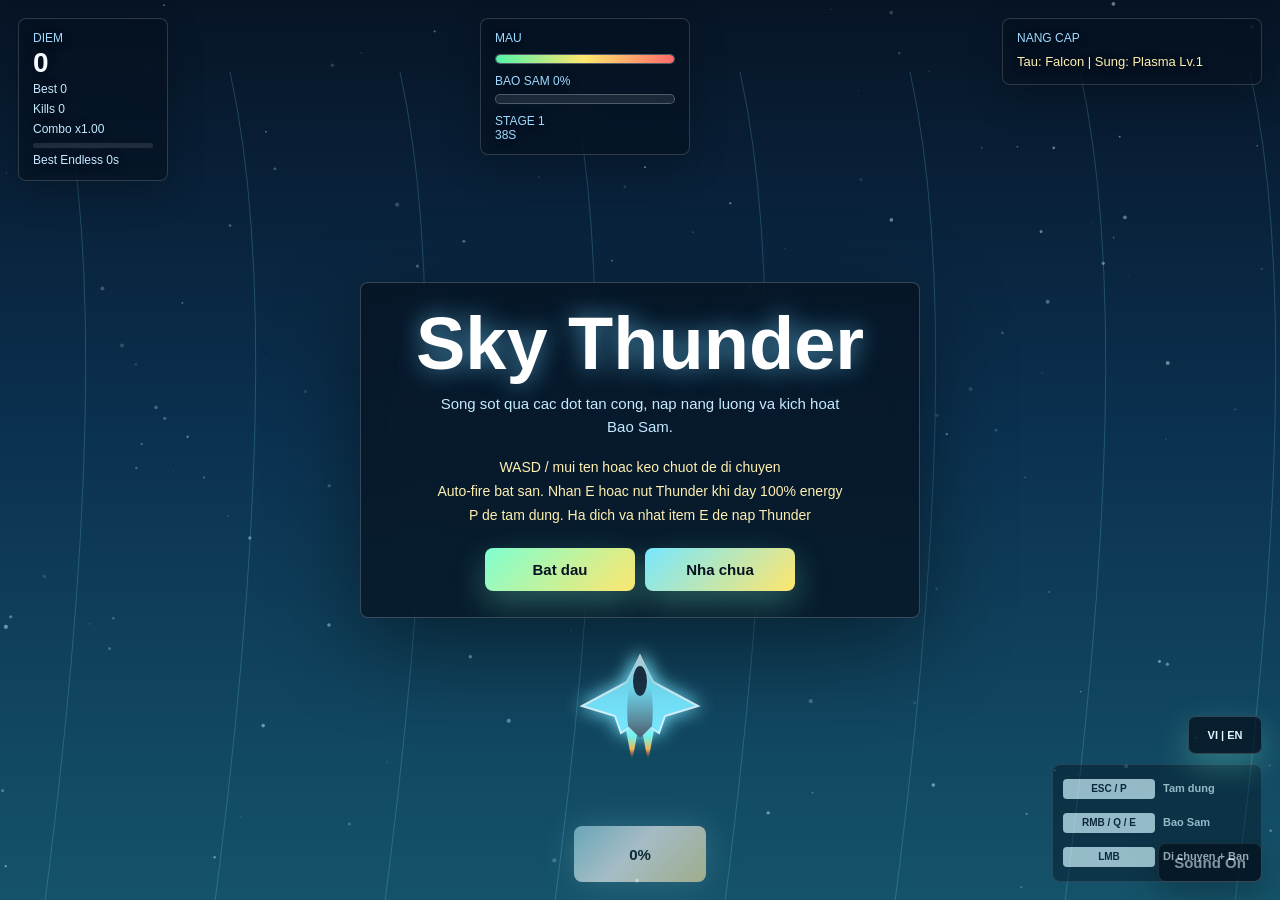
==== commit ff863b7b: "Improve performance controls and localization" ====
--- a/index.html
+++ b/index.html
@@ -227,6 +227,74 @@
   pointer-events: auto;
 }
 
+.control-dock {
+  position: fixed;
+  right: 18px;
+  bottom: 18px;
+  z-index: 6;
+  display: grid;
+  gap: 6px;
+  width: 210px;
+  padding: 10px;
+  color: #dff7ff;
+  background: rgba(5, 16, 29, 0.66);
+  border: 1px solid rgba(255, 255, 255, 0.16);
+  border-radius: 8px;
+  opacity: 0.64;
+  transition: opacity 160ms ease;
+}
+
+.control-dock:hover,
+body:has(.pause-mode) .control-dock {
+  opacity: 1;
+}
+
+.control-dock div,
+.control-dock button {
+  display: grid;
+  grid-template-columns: 92px 1fr;
+  align-items: center;
+  gap: 8px;
+  min-width: 0;
+  min-height: 28px;
+  padding: 0;
+  color: inherit;
+  background: transparent;
+  border: 0;
+  box-shadow: none;
+  text-align: left;
+  font: 700 11px/1.2 Arial, sans-serif;
+}
+
+.control-dock button {
+  cursor: pointer;
+}
+
+.control-dock kbd {
+  padding: 5px 6px;
+  color: #071426;
+  background: #dff7ff;
+  border-radius: 4px;
+  font: 800 10px/1 Arial, sans-serif;
+  text-align: center;
+}
+
+.language-button {
+  position: fixed;
+  right: 18px;
+  bottom: 146px;
+  z-index: 7;
+  min-width: 74px;
+  height: 38px;
+  padding: 0 10px;
+  color: #dff7ff;
+  background: rgba(5, 16, 29, 0.72);
+  border: 1px solid rgba(255, 255, 255, 0.18);
+  border-radius: 7px;
+  font-size: 11px;
+  font-weight: 800;
+}
+
 .mute-button {
   right: 18px;
   bottom: 18px;
@@ -432,6 +500,35 @@
   font-size: 14px;
 }
 
+body.is-mobile .control-dock {
+  display: none;
+}
+
+body.is-mobile .language-button {
+  right: auto;
+  left: max(10px, env(safe-area-inset-left));
+  bottom: calc(max(12px, env(safe-area-inset-bottom)) + 50px);
+  min-width: 58px;
+}
+
+@media (min-width: 761px) {
+  .pause-button {
+    display: none;
+  }
+}
+
+@media (max-width: 980px) and (min-width: 761px) {
+  .control-dock {
+    width: 176px;
+  }
+
+  .control-dock div,
+  .control-dock button {
+    grid-template-columns: 78px 1fr;
+    font-size: 10px;
+  }
+}
+
 body.is-mobile .skill-button {
   left: auto;
   right: max(14px, env(safe-area-inset-right));
@@ -849,7 +946,7 @@
 
   <div class="hud">
     <div class="panel">
-      <div class="label">Diem</div>
+      <div class="label" data-i18n="hud.score">Diem</div>
       <div class="value" id="score">0</div>
       <div class="mini-stat">Best <span id="bestScore">0</span></div>
       <div class="mini-stat">Kills <span id="destroyedCount">0</span></div>
@@ -859,7 +956,7 @@
     </div>
 
     <div class="panel status-panel">
-      <div class="label">Mau</div>
+      <div class="label" data-i18n="hud.health">Mau</div>
       <div class="bar"><div class="fill" id="health"></div></div>
       <div class="label" id="energyText">Thunder 0%</div>
       <div class="bar energy-bar"><div class="energy-fill" id="energy"></div></div>
@@ -869,7 +966,7 @@
     </div>
 
     <div class="panel upgrades-panel">
-      <div class="label">Nang cap</div>
+      <div class="label" data-i18n="hud.upgrades">Nang cap</div>
       <div id="upgradeList" class="upgrade-list">Chua co</div>
     </div>
   </div>
@@ -877,7 +974,13 @@
   <button class="mute-button" id="muteBtn" type="button">Sound On</button>
   <button class="skill-button" id="skillBtn" type="button">Thunder</button>
   <button class="pause-button" id="pauseBtn" type="button" aria-label="Pause">Pause</button>
-  <div class="orientation-hint">Rotate to portrait for best experience</div>
+  <div class="control-dock" id="controlDock">
+    <button id="dockPauseBtn" type="button"><kbd>ESC / P</kbd><span data-i18n="controls.pause">Pause</span></button>
+    <div><kbd>RMB / Q / E</kbd><span data-i18n="controls.thunder">Thunder</span></div>
+    <div><kbd>LMB</kbd><span data-i18n="controls.moveFire">Move + Fire</span></div>
+  </div>
+  <button class="language-button" id="languageBtn" type="button">VI | EN</button>
+  <div class="orientation-hint" id="orientationHint">Rotate to portrait for best experience</div>
   <pre class="debug-overlay hidden" id="debugOverlay"></pre>
 
   <div class="boss-hud hidden" id="bossHud">
@@ -952,6 +1055,59 @@
   stageClearDelay: 0.85,
   missileInterval: 3.4
 };
+
+// src/data/i18n.js
+const LANGUAGES = {
+  vi: {
+    "menu.start": "Bat dau", "menu.hangar": "Nha chua", "menu.intro": "Song sot qua cac dot tan cong, nap nang luong va kich hoat Bao Sam.",
+    "common.back": "Quay lai", "common.restart": "Choi lai", "common.mainMenu": "Menu chinh", "common.soundOn": "Am thanh: Bat", "common.soundOff": "Am thanh: Tat",
+    "language.label": "Ngon ngu: Tieng Viet", "pause.title": "Tam dung", "pause.resume": "Tiep tuc", "pause.help": "Chon thao tac hoac xem lai dieu khien.",
+    "controls.controls": "Dieu khien", "controls.moveFire": "Di chuyen + Ban", "controls.leftMouse": "Chuot trai", "controls.thunder": "Bao Sam", "controls.rightKeys": "Chuot phai / Q / E", "controls.pause": "Tam dung", "controls.pauseKeys": "ESC / P",
+    "hud.score": "Diem", "hud.health": "Mau", "hud.upgrades": "Nang cap", "hud.stage": "Chang", "hud.boss": "Trum", "hud.ship": "Tau", "hud.gun": "Sung", "hud.none": "Chua co",
+    "thunder.ready": "Bao Sam san sang", "thunder.cooldown": "Hoi chieu {seconds}s", "thunder.notReady": "Bao Sam {percent}%",
+    "game.over": "Het tran", "game.overLine": "Phi doi dich van con tren bau troi.", "game.victory": "Chien thang", "game.victoryLine": "Ban da ha trum cuoi. Tiep tuc vo tan de san diem cao hon.",
+    "game.playAgain": "Choi lai", "game.continueEndless": "Tiep tuc vo tan", "game.summary": "Diem: {score}. Ky luc: {best}. Chang: {stage}. Dich ha: {kills}. Combo cao nhat: x{combo}.",
+    "upgrade.stageClear": "Hoan thanh chang", "upgrade.choose": "Chon 1 nang cap de tiep tuc.", "hangar.title": "Nha chua", "hangar.choose": "Chon chien co", "hangar.credits": "Tin dung", "hangar.selected": "Da chon", "hangar.unlocked": "Da mo",
+    "power.repair": "SUA CHUA +18", "power.shield": "KHIEN +1", "power.bomb": "BOM XUNG KICH", "power.rapid": "BAN NHANH", "power.magnet": "NAM CHAM", "power.levelUp": "{weapon} LEN CAP!", "power.switch": "DOI SANG {weapon}",
+    "orientation": "Xoay doc man hinh de choi tot nhat"
+  },
+  en: {
+    "menu.start": "Start", "menu.hangar": "Hangar", "menu.intro": "Survive enemy waves, charge energy, and unleash Thunder Storm.",
+    "common.back": "Back", "common.restart": "Restart", "common.mainMenu": "Main Menu", "common.soundOn": "Sound On", "common.soundOff": "Sound Off",
+    "language.label": "Language: English", "pause.title": "Paused", "pause.resume": "Resume", "pause.help": "Choose an action or review the controls.",
+    "controls.controls": "Controls", "controls.moveFire": "Move + Fire", "controls.leftMouse": "Left Mouse", "controls.thunder": "Thunder", "controls.rightKeys": "Right Click / Q / E", "controls.pause": "Pause", "controls.pauseKeys": "ESC / P",
+    "hud.score": "Score", "hud.health": "HP", "hud.upgrades": "Upgrades", "hud.stage": "Stage", "hud.boss": "Boss", "hud.ship": "Ship", "hud.gun": "Gun", "hud.none": "None",
+    "thunder.ready": "Thunder Ready", "thunder.cooldown": "Cooldown {seconds}s", "thunder.notReady": "Thunder {percent}%",
+    "game.over": "Game Over", "game.overLine": "The enemy fleet still controls the sky.", "game.victory": "Victory", "game.victoryLine": "The final boss is down. Continue Endless for a higher score.",
+    "game.playAgain": "Play Again", "game.continueEndless": "Continue Endless", "game.summary": "Score: {score}. Best: {best}. Stage: {stage}. Enemies: {kills}. Max combo: x{combo}.",
+    "upgrade.stageClear": "Stage Clear", "upgrade.choose": "Choose one upgrade to continue.", "hangar.title": "Hangar", "hangar.choose": "Choose your fighter", "hangar.credits": "Credits", "hangar.selected": "Selected", "hangar.unlocked": "Unlocked",
+    "power.repair": "REPAIR +18", "power.shield": "SHIELD +1", "power.bomb": "BOMB BLAST", "power.rapid": "RAPID FIRE", "power.magnet": "MAGNET ON", "power.levelUp": "{weapon} LEVEL UP!", "power.switch": "SWITCHED TO {weapon}",
+    "orientation": "Rotate to portrait for best experience"
+  }
+};
+
+let currentLanguage = (() => {
+  try { return localStorage.getItem("skyThunderLang") === "en" ? "en" : "vi"; } catch { return "vi"; }
+})();
+
+function getLanguage() { return currentLanguage; }
+
+function setLanguage(language) {
+  currentLanguage = language === "en" ? "en" : "vi";
+  try { localStorage.setItem("skyThunderLang", currentLanguage); } catch {}
+  document.documentElement.lang = currentLanguage;
+  window.dispatchEvent(new CustomEvent("skythunderlanguagechange", { detail: currentLanguage }));
+  return currentLanguage;
+}
+
+function toggleLanguage() {
+  return setLanguage(currentLanguage === "vi" ? "en" : "vi");
+}
+
+function t(key, params = {}) {
+  const template = LANGUAGES[currentLanguage]?.[key] || LANGUAGES.vi[key] || key;
+  return template.replace(/\{(\w+)\}/g, (_, name) => params[name] ?? "");
+}
 
 // src/data/weapons.js
 const WEAPONS = {
@@ -1504,6 +1660,7 @@
     this.onDebug = null;
     this.cornerTaps = [];
     this.justActivated = false;
+    this.viewport = () => ({ width: window.innerWidth, height: window.innerHeight });
   }
 
   bind() {
@@ -1525,6 +1682,9 @@
     window.addEventListener("keyup", (event) => this.keys.delete(event.key));
 
     this.canvas.addEventListener("pointermove", (event) => this.setPointer(event, false), { passive: false });
+    window.addEventListener("pointermove", (event) => {
+      if (this.pointer.active && this.pointer.id === event.pointerId) this.setPointer(event, false);
+    }, { passive: false });
     this.canvas.addEventListener("pointerdown", (event) => {
       if (event.button === 2 && !this.mobile) {
         event.preventDefault();
@@ -1557,7 +1717,11 @@
     window.addEventListener("contextmenu", (event) => {
       if (this.pointer.active || event.target === this.canvas) event.preventDefault();
     });
-    window.addEventListener("blur", () => this.resetPointer());
+    window.addEventListener("blur", () => {
+      this.pointer.fire = false;
+      this.pointer.id = null;
+      this.justActivated = false;
+    });
     document.addEventListener("visibilitychange", () => {
       if (document.hidden) this.resetPointer();
     });
@@ -1566,6 +1730,10 @@
   setMobile(mobile) {
     this.mobile = mobile;
     this.autoFire = true;
+  }
+
+  setViewportProvider(provider) {
+    if (typeof provider === "function") this.viewport = provider;
   }
 
   setPointer(event, fire) {
@@ -1574,9 +1742,10 @@
     this.pointer.active = true;
     this.pointer.id = event.pointerId;
     this.pointer.fire = fire || this.pointer.fire;
-    this.pointer.x = Math.max(0, Math.min(window.innerWidth, event.clientX));
-    this.pointer.y = Math.max(0, Math.min(window.innerHeight, event.clientY));
-    this.justActivated = Boolean(fire);
+    const viewport = this.viewport();
+    this.pointer.x = Math.max(0, Math.min(viewport.width, event.clientX));
+    this.pointer.y = Math.max(0, Math.min(viewport.height, event.clientY));
+    if (fire) this.justActivated = true;
   }
 
   resetPointer() {
@@ -1683,7 +1852,7 @@
     ctx.fillRect(0, 0, game.width, game.height);
 
     ctx.save();
-    ctx.globalCompositeOperation = game.mobile ? "source-over" : "screen";
+    ctx.globalCompositeOperation = game.mobile || game.performanceTier !== "normal" ? "source-over" : "screen";
     for (const star of game.effects.stars) {
       const alpha = 0.32 + Math.sin(star.twinkle) * 0.18;
       ctx.fillStyle = `rgba(190,239,255,${alpha})`;
@@ -1699,7 +1868,7 @@
     ctx.globalAlpha = 0.22;
     ctx.strokeStyle = "#76d8ff";
     ctx.lineWidth = 1;
-    const streaks = game.mobile ? 5 : 9;
+    const streaks = Math.max(2, Math.ceil((game.mobile ? 5 : 9) * game.getEffectScale()));
     for (let i = 0; i < streaks; i++) {
       const x = ((time * 0.035 + i * 170) % (game.width + 220)) - 110;
       ctx.beginPath();
@@ -1726,14 +1895,14 @@
   drawLightnings() {
     const { ctx, game } = this;
     ctx.save();
-    ctx.globalCompositeOperation = "lighter";
+    ctx.globalCompositeOperation = game.performanceTier === "critical" ? "source-over" : "lighter";
     for (const bolt of game.effects.lightnings) {
       const alpha = Math.max(0, bolt.life / bolt.maxLife);
       ctx.globalAlpha = alpha;
       ctx.strokeStyle = "#bdf7ff";
       ctx.lineWidth = bolt.width;
       ctx.shadowColor = "#77e7ff";
-      ctx.shadowBlur = game.mobile ? 8 : 18;
+      ctx.shadowBlur = (game.mobile ? 8 : 18) * game.getEffectScale();
       ctx.beginPath();
       ctx.moveTo(bolt.x1, bolt.y1);
       const dx = bolt.x2 - bolt.x1;
@@ -1763,7 +1932,7 @@
       const y = game.height * 0.2 + i * 34 - (1 - alpha) * 18;
       ctx.globalAlpha = alpha;
       ctx.shadowColor = "rgba(255,225,120,0.9)";
-      ctx.shadowBlur = game.mobile ? 8 : 18;
+      ctx.shadowBlur = (game.mobile ? 8 : 18) * game.getEffectScale();
       ctx.fillStyle = "#fff3a6";
       ctx.fillText(message.text, game.width / 2, y);
     }
@@ -1963,7 +2132,9 @@
     if (this.fireTimer <= 0 && this.y > 35) {
       this.fire(game);
       const mobileFireScale = game.mobile ? BALANCE.mobile.hunterFireScale : 1;
-      this.fireTimer = Math.max(0.55, (this.config.fireRate * mobileFireScale) / this.fireRateScale);
+      const bulletLoad = game.enemyBullets.length / game.getPerformanceLimits().enemyBullets;
+      const loadScale = bulletLoad > 0.85 ? 1.35 : bulletLoad > 0.7 ? 1.16 : 1;
+      this.fireTimer = Math.max(0.55, (this.config.fireRate * mobileFireScale * loadScale) / this.fireRateScale);
     }
 
     if (this.config.carrier && this.y > 40) {
@@ -2847,7 +3018,7 @@
 
   makeStars() {
     this.stars.length = 0;
-    const scale = this.game.mobile ? BALANCE.mobile.starScale : 1;
+    const scale = (this.game.mobile ? BALANCE.mobile.starScale : 1) * this.game.getEffectScale();
     const count = Math.floor((this.game.width * this.game.height * scale) / 9000);
     for (let i = 0; i < count; i++) {
       this.stars.push({
@@ -2860,7 +3031,7 @@
   }
 
   burst(x, y, color, count, speed, life) {
-    const particleCount = this.game.mobile ? Math.ceil(count * 0.64) : count;
+    const particleCount = Math.max(1, Math.ceil((this.game.mobile ? count * 0.64 : count) * this.game.getEffectScale()));
     const particleSpeed = this.game.mobile ? speed * 0.86 : speed;
     for (let i = 0; i < particleCount; i++) {
       if (this.particles.length >= this.maxParticles) this.particles.shift();
@@ -2899,7 +3070,7 @@
       });
       this.burst(target.x, target.y, "#bdf7ff", 10, 170, 0.38);
     }
-    const boltCount = this.game.mobile ? 5 : 10;
+    const boltCount = Math.max(2, Math.ceil((this.game.mobile ? 5 : 10) * this.game.getEffectScale()));
     for (let i = 0; i < boltCount; i++) {
       const angle = (Math.PI * 2 * i) / boltCount;
       this.lightnings.push({
@@ -2919,7 +3090,8 @@
   update(dt) {
     this.cloudTimer -= dt;
     if (this.cloudTimer <= 0) {
-      if (!this.game.mobile || this.clouds.length < BALANCE.mobile.cloudCap) {
+      const cloudCap = Math.max(2, Math.ceil((this.game.mobile ? BALANCE.mobile.cloudCap : 14) * this.game.getEffectScale()));
+      if (this.clouds.length < cloudCap) {
         const scale = this.game.mobile ? BALANCE.mobile.cloudScale : 1;
         this.clouds.push({
           x: -120 + Math.random() * (this.game.width + 240),
@@ -3209,7 +3381,8 @@
     this.timer -= dt;
     if (this.timer > 0) return;
     const densityScale = this.game.mobile ? BALANCE.mobile.densityScale * this.game.layout.enemyScale : 1;
-    if (this.game.enemies.length > Math.floor((14 + stage.id * 3) * densityScale)) {
+    const enemyCap = this.game.getPerformanceLimits().enemies;
+    if (this.game.enemies.length >= Math.min(enemyCap, Math.floor((14 + stage.id * 3) * densityScale))) {
       this.timer = 0.35;
       return;
     }
@@ -3218,6 +3391,7 @@
   }
 
   spawn(stage) {
+    if (this.game.enemies.length >= this.game.getPerformanceLimits().enemies) return;
     const type = stage.enemies[Math.floor(Math.random() * stage.enemies.length)];
     const r = 32;
     const x = r + Math.random() * (this.game.width - r * 2);
@@ -3353,8 +3527,9 @@
     this.endlessWaveTimer -= dt;
     this.endlessMiniBossTimer -= dt;
 
-    const crowdedLimit = this.game.mobile ? 19 : 30;
-    const waveLimit = this.game.mobile ? 16 : 24;
+    const tierCap = this.game.getPerformanceLimits().enemies;
+    const crowdedLimit = Math.min(tierCap - 2, this.game.mobile ? 19 : 30);
+    const waveLimit = Math.min(tierCap - 4, this.game.mobile ? 16 : 24);
     const crowded = this.game.enemies.length > crowdedLimit;
 
     if (this.timer <= 0) {
@@ -3576,13 +3751,13 @@
         : `Best Endless ${Math.floor(game.save.best.endlessTime || 0)}s`;
     }
     this.elements.health.style.width = `${Math.max(0, (player.health / player.maxHealth) * 100)}%`;
-    this.elements.stage.textContent = stage ? stage.name : "Stage";
-    this.elements.time.textContent = stage && !stage.boss ? `${Math.ceil(game.stageSystem.timer)}s` : "Boss";
+    this.elements.stage.textContent = stage ? stage.name : t("hud.stage");
+    this.elements.time.textContent = stage && !stage.boss ? `${Math.ceil(game.stageSystem.timer)}s` : t("hud.boss");
     if (this.elements.energy) this.elements.energy.style.width = `${Math.max(0, (player.energy / 100) * 100)}%`;
     if (this.elements.energyText) {
       this.elements.energyText.textContent = player.thunderCooldown > 0
-        ? `Thunder ${player.thunderCooldown.toFixed(1)}s`
-        : player.energy >= 100 ? "Thunder Ready" : `Thunder ${Math.floor(player.energy)}%`;
+        ? t("thunder.cooldown", { seconds: player.thunderCooldown.toFixed(1) })
+        : player.energy >= 100 ? t("thunder.ready") : t("thunder.notReady", { percent: Math.floor(player.energy) });
     }
     if (this.elements.powerTimers) {
       const timers = [];
@@ -3594,11 +3769,11 @@
     if (this.elements.skillButton) {
       const ready = player.energy >= 100 && player.thunderCooldown <= 0;
       this.elements.skillButton.disabled = !ready;
-      this.elements.skillButton.textContent = ready ? "Thunder" : player.thunderCooldown > 0 ? `${player.thunderCooldown.toFixed(1)}s` : `${Math.floor(player.energy)}%`;
+      this.elements.skillButton.textContent = ready ? t("controls.thunder") : player.thunderCooldown > 0 ? `${player.thunderCooldown.toFixed(1)}s` : `${Math.floor(player.energy)}%`;
       this.elements.skillButton.classList.toggle("ready", ready);
     }
-    const upgrades = [`Ship: ${player.ship.name}`, `Gun: ${player.weapon.name} Lv.${player.weaponLevel}`, ...player.upgrades];
-    this.elements.upgrades.textContent = upgrades.length ? upgrades.join(" | ") : "Chua co";
+    const upgrades = [`${t("hud.ship")}: ${player.ship.name}`, `${t("hud.gun")}: ${player.weapon.name} Lv.${player.weaponLevel}`, ...player.upgrades];
+    this.elements.upgrades.textContent = upgrades.length ? upgrades.join(" | ") : t("hud.none");
 
     if (game.boss) {
       this.elements.bossHud.classList.remove("hidden");
@@ -3615,16 +3790,16 @@
     this.elements = elements;
     this.startHandler = null;
     this.defaultStartHandler = null;
-    this.hangarButton = this.makeActionButton("Hangar");
+    this.hangarButton = this.makeActionButton(t("menu.hangar"));
     this.hangarButton.className = "hangar-button";
     this.elements.startButton.insertAdjacentElement("afterend", this.hangarButton);
     this.pauseActions = document.createElement("div");
     this.pauseActions.className = "pause-actions hidden";
-    this.resumeButton = this.makeActionButton("Resume", "primary");
-    this.restartButton = this.makeActionButton("Restart");
-    this.soundButton = this.makeActionButton("Sound");
-    this.controlsButton = this.makeActionButton("Controls");
-    this.mainMenuButton = this.makeActionButton("Main Menu");
+    this.resumeButton = this.makeActionButton(t("pause.resume"), "primary");
+    this.restartButton = this.makeActionButton(t("common.restart"));
+    this.soundButton = this.makeActionButton(t("common.soundOn"));
+    this.controlsButton = this.makeActionButton(t("controls.controls"));
+    this.mainMenuButton = this.makeActionButton(t("common.mainMenu"));
     this.pauseActions.append(this.resumeButton, this.restartButton, this.soundButton, this.controlsButton, this.mainMenuButton);
     this.elements.startButton.insertAdjacentElement("beforebegin", this.pauseActions);
   }
@@ -3662,12 +3837,13 @@
   }
 
   setSoundLabel(muted) {
-    this.soundButton.textContent = muted ? "Sound Off" : "Sound On";
+    this.soundButton.textContent = t(muted ? "common.soundOff" : "common.soundOn");
   }
 
   showMenu() {
     this.startHandler = this.defaultStartHandler;
-    this.show("Sky Thunder", "Song sot qua cac wave, gom nang luong va kich hoat Thunder Storm khi day pin.", "Bat dau", true);
+    this.show("Sky Thunder", t("menu.intro"), t("menu.start"), true);
+    this.hangarButton.textContent = t("menu.hangar");
   }
 
   show(title, text, buttonText, showControls = false, secondaryText = "") {
@@ -3692,10 +3868,10 @@
   showHangar({ ships, save, onSelect, onBack }) {
     this.elements.overlay.classList.remove("hidden");
     this.elements.overlay.classList.remove("pause-mode");
-    this.elements.title.textContent = "Hangar";
-    this.elements.text.textContent = `Credits ${save.best.credits || 0} | Choose your fighter`;
+    this.elements.title.textContent = t("hangar.title");
+    this.elements.text.textContent = `${t("hangar.credits")} ${save.best.credits || 0} | ${t("hangar.choose")}`;
     this.elements.controls.classList.add("hidden");
-    this.elements.startButton.textContent = "Back";
+    this.elements.startButton.textContent = t("common.back");
     this.elements.startButton.classList.remove("hidden");
     this.elements.secondaryButton?.classList.add("hidden");
     this.hangarButton.classList.add("hidden");
@@ -3711,7 +3887,7 @@
       const card = document.createElement("button");
       card.type = "button";
       card.className = `ship-card ${selected ? "selected" : ""}`;
-      const costText = unlocked ? (selected ? "Selected" : "Unlocked") : `${ship.unlockCost} credits`;
+      const costText = unlocked ? (selected ? t("hangar.selected") : t("hangar.unlocked")) : `${ship.unlockCost} ${t("hangar.credits")}`;
       card.innerHTML = `
         <span class="ship-swatch" style="--ship-color:${ship.color};--ship-accent:${ship.accent}"></span>
         <strong>${ship.name}</strong>
@@ -3736,20 +3912,23 @@
   }
 
   showPause(text, muted) {
-    this.show("Tam dung", text, "Resume");
+    this.show(t("pause.title"), text, t("pause.resume"));
     this.elements.overlay.classList.add("pause-mode");
     this.elements.startButton.classList.add("hidden");
     if (this.elements.secondaryButton) this.elements.secondaryButton.classList.add("hidden");
     this.setSoundLabel(muted);
+    this.resumeButton.textContent = t("pause.resume");
+    this.restartButton.textContent = t("common.restart");
+    this.controlsButton.textContent = t("controls.controls");
+    this.mainMenuButton.textContent = t("common.mainMenu");
     this.pauseActions.classList.remove("hidden");
   }
 
   showPauseControls() {
     this.elements.text.innerHTML = [
-      "Move: Mouse / WASD / Arrow Keys",
-      "Fire: Auto / Left Mouse",
-      "Thunder: Right Mouse / E / Shift / Q",
-      "Pause: ESC / P"
+      `${t("controls.moveFire")}: ${t("controls.leftMouse")} / WASD`,
+      `${t("controls.thunder")}: ${t("controls.rightKeys")}`,
+      `${t("controls.pause")}: ${t("controls.pauseKeys")}`
     ].join("<br>");
   }
 
@@ -3767,10 +3946,10 @@
 
   show(choices, onPick, result = null) {
     this.elements.overlay.classList.remove("hidden");
-    this.elements.title.textContent = "Stage Clear";
+    this.elements.title.textContent = t("upgrade.stageClear");
     this.elements.text.textContent = result
       ? `Rank ${result.rank} | Kills ${result.kills} | Damage ${result.damageTaken} | Max Combo x${result.maxCombo.toFixed(2)} | Credits +${result.credits}`
-      : "Chon 1 nang cap de tiep tuc chien dau.";
+      : t("upgrade.choose");
     this.elements.controls.classList.add("hidden");
     this.elements.startButton.classList.add("hidden");
     if (this.elements.secondaryButton) this.elements.secondaryButton.classList.add("hidden");
@@ -3802,21 +3981,21 @@
   }
 
   show(game) {
-    this.menu.show("Het Tran", this.summary(game, "Phi doi dich van con tren bau troi."), "Choi lai");
+    this.menu.show(t("game.over"), `${t("game.overLine")} ${this.summary(game)}`, t("game.playAgain"));
   }
 
   win(game) {
-    this.menu.show("Victory", this.summary(game, "Ban da ha boss cuoi. Tiep tuc Endless de san diem cao hon."), "Continue Endless", false, "Restart");
+    this.menu.show(t("game.victory"), `${t("game.victoryLine")} ${this.summary(game)}`, t("game.continueEndless"), false, t("common.restart"));
   }
 
   paused(game) {
-    this.menu.showPause("Resume de quay lai tran chien. Controls se hien phim va chuot dang ho tro.", game.audio.muted);
+    this.menu.showPause(t("pause.help"), game.audio.muted);
     this.menu.showPauseControls();
   }
 
-  summary(game, line) {
+  summary(game) {
     const endless = game.stats.endlessTime ? ` Endless: ${Math.floor(game.stats.endlessTime)}s. Best endless: ${Math.floor(game.save.best.endlessTime || 0)}s.` : "";
-    return `${line} Score: ${game.score}. Best: ${game.save.best.score || 0}. Stage reached: ${game.stats.stageReached}. Enemies destroyed: ${game.stats.enemiesDestroyed}. Max combo: x${(game.stats.maxCombo || 1).toFixed(2)}.${endless}`;
+    return `${t("game.summary", { score: game.score, best: game.save.best.score || 0, stage: game.stats.stageReached, kills: game.stats.enemiesDestroyed, combo: (game.stats.maxCombo || 1).toFixed(2) })}${endless}`;
   }
 }
 
@@ -3842,7 +4021,9 @@
     this.stats = { enemiesDestroyed: 0, stageReached: 1, maxCombo: 1, endlessTime: 0, stageHits: 0, totalHits: 0, bossTime: 0, stageKills: 0, stageDamageTaken: 0, creditsEarned: 0 };
     this.combo = { count: 0, multiplier: 1, timer: 0, maxTimer: 3.2 };
     this.endless = { active: false, time: 0, multiplier: 1, survivalBonusTimer: 0 };
-    this.debug = { visible: false, fps: 0, frames: 0, elapsed: 0 };
+    this.debug = { visible: false, fps: 60, frames: 0, elapsed: 0 };
+    this.performanceTier = "normal";
+    this.performanceSamples = { low: 0, critical: 0, recovery: 0 };
     this.stageResult = null;
     this.mobile = false;
     this.layout = {
@@ -3868,6 +4049,7 @@
     this.menu = new Menu(menu);
     this.upgradeScreen = new UpgradeScreen(menu);
     this.gameOverScreen = new GameOverScreen(this.menu);
+    this.lang = getLanguage();
   }
 
   init() {
@@ -3884,6 +4066,7 @@
     this.input.onPause = () => this.togglePause();
     this.input.onDebug = () => this.toggleDebug();
     this.input.bind();
+    this.input.setViewportProvider(() => ({ width: this.width, height: this.height }));
     this.audio.bind();
     if (this.hud.elements.skillButton) {
       this.hud.elements.skillButton.addEventListener("pointerdown", (event) => event.stopPropagation());
@@ -3899,6 +4082,18 @@
         this.togglePause();
       });
     }
+    if (this.hud.elements.dockPauseButton) {
+      this.hud.elements.dockPauseButton.addEventListener("pointerdown", (event) => event.stopPropagation());
+      this.hud.elements.dockPauseButton.addEventListener("click", () => this.togglePause());
+    }
+    if (this.hud.elements.languageButton) {
+      this.hud.elements.languageButton.addEventListener("pointerdown", (event) => event.stopPropagation());
+      this.hud.elements.languageButton.addEventListener("click", () => {
+        this.lang = toggleLanguage();
+        this.refreshLanguage();
+      });
+    }
+    window.addEventListener("skythunderlanguagechange", () => this.refreshLanguage());
     this.menu.bindStart(() => {
       if (this.state.is(STATES.PAUSED)) this.resume();
       else if (this.state.is(STATES.WIN)) this.continueEndless();
@@ -3918,6 +4113,7 @@
       mainMenu: () => this.returnToMenu()
     });
     this.menu.showMenu();
+    this.refreshLanguage();
     this.audio.startMusic("menu");
     if (new URLSearchParams(window.location.search).get("debug") === "1") this.toggleDebug();
     this.renderer.render(0);
@@ -3925,7 +4121,10 @@
 
   resize() {
     this.updateMobileState();
-    const cap = this.mobile ? (this.debug.fps && this.debug.fps < BALANCE.mobile.lowFpsThreshold ? BALANCE.mobile.lowFpsDprCap : BALANCE.mobile.dprCap) : 2;
+    const caps = this.mobile
+      ? { normal: 1.35, low: 1.15, critical: 1 }
+      : { normal: 1.75, low: 1.35, critical: 1.15 };
+    const cap = caps[this.performanceTier];
     this.dpr = Math.min(window.devicePixelRatio || 1, cap);
     const viewport = window.visualViewport;
     this.width = Math.max(1, Math.floor(viewport?.width || window.innerWidth));
@@ -3981,7 +4180,7 @@
     document.body.classList.toggle("is-landscape", this.mobile && landscape);
     document.body.classList.toggle("is-small-phone", this.mobile && tiny);
     this.input.setMobile(this.mobile);
-    this.effects.maxParticles = this.mobile ? mobile.maxParticles : 280;
+    this.effects.maxParticles = this.getPerformanceLimits().particles;
   }
 
   start() {
@@ -4105,11 +4304,35 @@
   }
 
   enforceSoftCaps() {
-    if (this.playerBullets.length > 180) this.playerBullets.splice(0, this.playerBullets.length - 180);
-    const enemyBulletCap = this.mobile ? BALANCE.mobile.enemyBulletCap : 260;
-    const powerUpCap = this.mobile ? BALANCE.mobile.powerUpCap : 24;
-    if (this.enemyBullets.length > enemyBulletCap) this.enemyBullets.splice(0, this.enemyBullets.length - enemyBulletCap);
-    if (this.powerUps.length > powerUpCap) this.powerUps.splice(0, this.powerUps.length - powerUpCap);
+    const limits = this.getPerformanceLimits();
+    this.trimOldest(this.playerBullets, limits.playerBullets);
+    this.trimOldest(this.enemyBullets, limits.enemyBullets);
+    this.trimOldest(this.powerUps, limits.powerUps);
+    this.trimOldest(this.enemies, limits.enemies);
+    this.trimOldest(this.effects.particles, limits.particles);
+  }
+
+  trimOldest(items, cap) {
+    if (items.length <= cap) return;
+    const excess = items.length - cap;
+    items.splice(0, excess);
+  }
+
+  getPerformanceLimits() {
+    const desktop = {
+      normal: { playerBullets: 160, enemyBullets: 220, particles: 200, powerUps: 16, enemies: 34 },
+      low: { playerBullets: 130, enemyBullets: 180, particles: 140, powerUps: 12, enemies: 28 },
+      critical: { playerBullets: 100, enemyBullets: 140, particles: 90, powerUps: 10, enemies: 22 }
+    };
+    const limits = { ...desktop[this.performanceTier] };
+    if (this.mobile) {
+      for (const key of Object.keys(limits)) limits[key] = Math.max(8, Math.floor(limits[key] * 0.8));
+    }
+    return limits;
+  }
+
+  getEffectScale() {
+    return this.performanceTier === "critical" ? 0.18 : this.performanceTier === "low" ? 0.42 : 1;
   }
 
   checkCollisions() {
@@ -4168,32 +4391,32 @@
       const id = powerUp.type.slice(7);
       const sameWeapon = player.weapon.id === id;
       player.setWeapon(id);
-      this.warn(sameWeapon ? `${player.weapon.name.toUpperCase()} LEVEL UP!` : `SWITCHED TO ${player.weapon.name.toUpperCase()}`);
+      this.warn(t(sameWeapon ? "power.levelUp" : "power.switch", { weapon: player.weapon.name.toUpperCase() }));
       return;
     }
     if (powerUp.type === "repair") {
       player.health = Math.min(player.maxHealth, player.health + 18);
-      this.effects.message("REPAIR +18");
+      this.effects.message(t("power.repair"));
       return;
     }
     if (powerUp.type === "shield") {
       player.shields += 1;
-      this.effects.message("SHIELD +1");
+      this.effects.message(t("power.shield"));
       return;
     }
     if (powerUp.type === "bomb") {
       this.bombBlast();
-      this.warn("BOMB BLAST");
+      this.warn(t("power.bomb"));
       return;
     }
     if (powerUp.type === "rapid") {
       player.rapidTimer = Math.max(player.rapidTimer, 6);
-      this.effects.message("RAPID FIRE");
+      this.effects.message(t("power.rapid"));
       return;
     }
     if (powerUp.type === "magnet") {
       player.magnetTimer = Math.max(player.magnetTimer, 5);
-      this.effects.message("MAGNET ON");
+      this.effects.message(t("power.magnet"));
       return;
     }
     const gain = BALANCE.thunder.chargePerPickup * (1 + player.stats.thunderCharge);
@@ -4399,15 +4622,18 @@
   updateDebug(dt) {
     this.debug.frames += 1;
     this.debug.elapsed += dt;
-    if (this.debug.elapsed >= 0.5) {
+    if (this.debug.elapsed >= 1.2) {
       this.debug.fps = Math.round(this.debug.frames / this.debug.elapsed);
       this.debug.frames = 0;
       this.debug.elapsed = 0;
+      this.updatePerformanceTier();
     }
     const overlay = this.hud.elements.debugOverlay;
     if (!overlay || !this.debug.visible) return;
     overlay.textContent = [
       `FPS ${this.debug.fps}`,
+      `Tier ${this.performanceTier}`,
+      `DPR ${this.dpr.toFixed(2)}`,
       `State ${this.state.state}`,
       `Enemies ${this.enemies.length}`,
       `P Bullets ${this.playerBullets.length}`,
@@ -4416,6 +4642,34 @@
       `PowerUps ${this.powerUps.length}`,
       `Endless ${Math.floor(this.endless.time)}s`
     ].join("\n");
+  }
+
+  updatePerformanceTier() {
+    const fps = this.debug.fps;
+    this.performanceSamples.critical = fps < 35 ? this.performanceSamples.critical + 1 : 0;
+    this.performanceSamples.low = fps < 45 ? this.performanceSamples.low + 1 : 0;
+    this.performanceSamples.recovery = fps >= 55 ? this.performanceSamples.recovery + 1 : 0;
+    let next = this.performanceTier;
+    if (this.performanceSamples.critical >= 2) next = "critical";
+    else if (this.performanceSamples.low >= 3 && this.performanceTier === "normal") next = "low";
+    else if (this.performanceSamples.recovery >= 3) next = this.performanceTier === "critical" ? "low" : "normal";
+    if (next !== this.performanceTier) {
+      this.performanceTier = next;
+      this.effects.maxParticles = this.getPerformanceLimits().particles;
+      this.resizeSoon();
+    }
+  }
+
+  refreshLanguage() {
+    this.lang = getLanguage();
+    if (this.state.is(STATES.MENU)) this.menu.showMenu();
+    else if (this.state.is(STATES.PAUSED)) this.gameOverScreen.paused(this);
+    else if (this.state.is(STATES.WIN)) this.gameOverScreen.win(this);
+    else if (this.state.is(STATES.GAME_OVER)) this.gameOverScreen.show(this);
+    if (this.hud.elements.languageButton) this.hud.elements.languageButton.textContent = this.lang === "vi" ? "VI | EN" : "EN | VI";
+    if (this.hud.elements.orientationHint) this.hud.elements.orientationHint.textContent = t("orientation");
+    for (const label of document.querySelectorAll("[data-i18n]")) label.textContent = t(label.dataset.i18n);
+    this.hud.update(this);
   }
 
   activateThunder() {
@@ -4591,6 +4845,9 @@
     muteButton: document.getElementById("muteBtn"),
     skillButton: document.getElementById("skillBtn"),
     pauseButton: document.getElementById("pauseBtn"),
+    dockPauseButton: document.getElementById("dockPauseBtn"),
+    languageButton: document.getElementById("languageBtn"),
+    orientationHint: document.getElementById("orientationHint"),
     debugOverlay: document.getElementById("debugOverlay")
   },
   menu: {
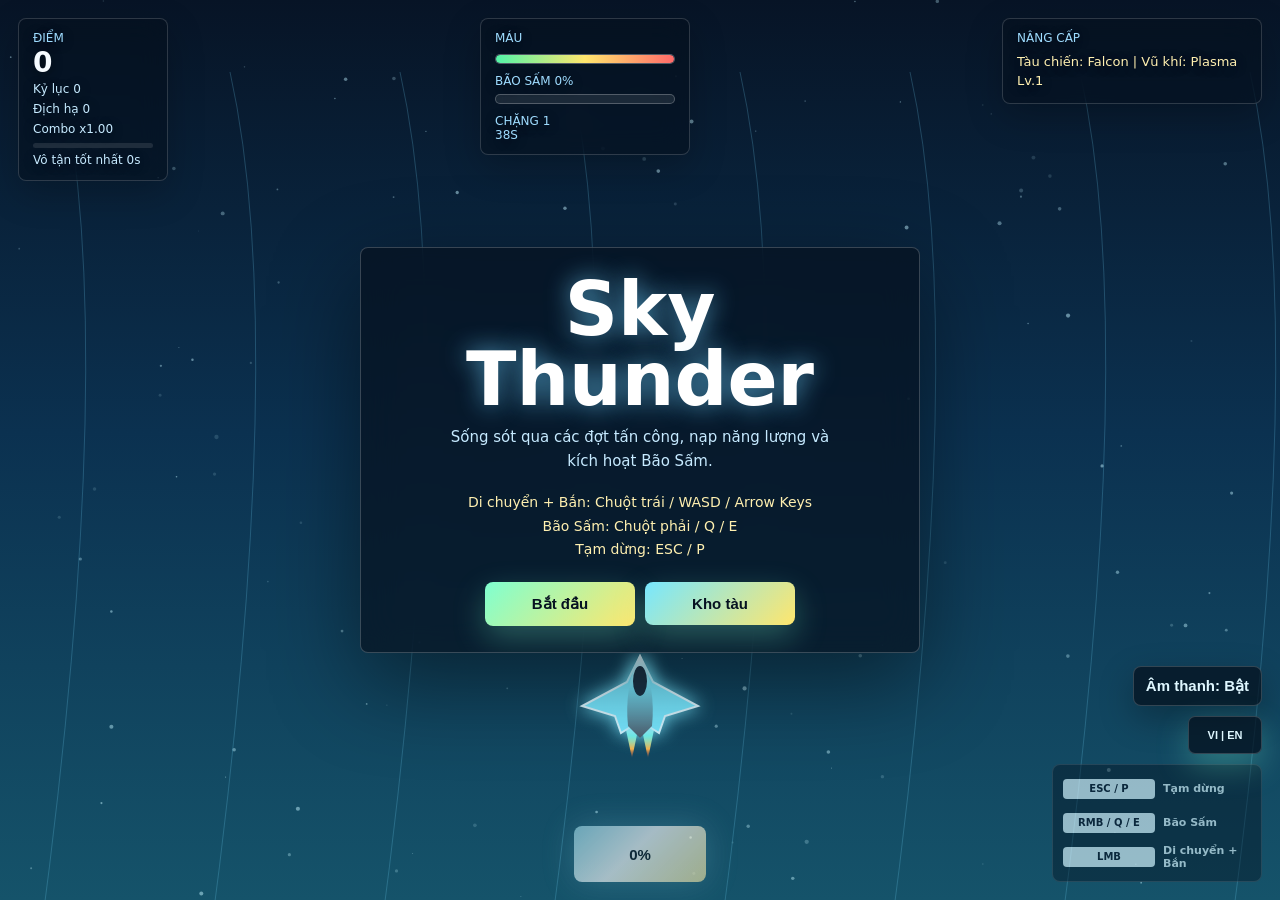
==== commit f41b6677: "Fix runtime performance Vietnamese text and pointer drag" ====
--- a/index.html
+++ b/index.html
@@ -22,7 +22,7 @@
   overscroll-behavior: none;
   overscroll-behavior-x: none;
   overscroll-behavior-y: none;
-  font-family: Arial, Helvetica, sans-serif;
+  font-family: Inter, system-ui, -apple-system, BlinkMacSystemFont, "Segoe UI", Arial, "Noto Sans", sans-serif;
   background: #061221;
   color: #f6fbff;
   touch-action: none;
@@ -263,7 +263,7 @@
   border: 0;
   box-shadow: none;
   text-align: left;
-  font: 700 11px/1.2 Arial, sans-serif;
+  font: 700 11px/1.2 Inter, system-ui, "Segoe UI", Arial, "Noto Sans", sans-serif;
 }
 
 .control-dock button {
@@ -275,7 +275,7 @@
   color: #071426;
   background: #dff7ff;
   border-radius: 4px;
-  font: 800 10px/1 Arial, sans-serif;
+  font: 800 10px/1 Inter, system-ui, "Segoe UI", Arial, "Noto Sans", sans-serif;
   text-align: center;
 }
 
@@ -297,7 +297,7 @@
 
 .mute-button {
   right: 18px;
-  bottom: 18px;
+  bottom: 194px;
   min-width: 104px;
   padding: 10px 12px;
   color: #dff7ff;
@@ -946,17 +946,17 @@
 
   <div class="hud">
     <div class="panel">
-      <div class="label" data-i18n="hud.score">Diem</div>
+      <div class="label" data-i18n="hud.score">Điểm</div>
       <div class="value" id="score">0</div>
-      <div class="mini-stat">Best <span id="bestScore">0</span></div>
-      <div class="mini-stat">Kills <span id="destroyedCount">0</span></div>
-      <div class="mini-stat">Combo <span id="comboText">x1.00</span></div>
+      <div class="mini-stat"><span data-i18n="hud.best">Kỷ lục</span> <span id="bestScore">0</span></div>
+      <div class="mini-stat"><span data-i18n="hud.kills">Địch hạ</span> <span id="destroyedCount">0</span></div>
+      <div class="mini-stat"><span data-i18n="hud.combo">Combo</span> <span id="comboText">x1.00</span></div>
       <div class="combo-bar"><div class="combo-fill" id="comboFill"></div></div>
-      <div class="mini-stat" id="endlessText">Best Endless 0s</div>
+      <div class="mini-stat" id="endlessText">Vô tận tốt nhất 0s</div>
     </div>
 
     <div class="panel status-panel">
-      <div class="label" data-i18n="hud.health">Mau</div>
+      <div class="label" data-i18n="hud.health">Máu</div>
       <div class="bar"><div class="fill" id="health"></div></div>
       <div class="label" id="energyText">Thunder 0%</div>
       <div class="bar energy-bar"><div class="energy-fill" id="energy"></div></div>
@@ -966,14 +966,14 @@
     </div>
 
     <div class="panel upgrades-panel">
-      <div class="label" data-i18n="hud.upgrades">Nang cap</div>
-      <div id="upgradeList" class="upgrade-list">Chua co</div>
+      <div class="label" data-i18n="hud.upgrades">Nâng cấp</div>
+      <div id="upgradeList" class="upgrade-list">Chưa có</div>
     </div>
   </div>
 
   <button class="mute-button" id="muteBtn" type="button">Sound On</button>
   <button class="skill-button" id="skillBtn" type="button">Thunder</button>
-  <button class="pause-button" id="pauseBtn" type="button" aria-label="Pause">Pause</button>
+  <button class="pause-button" id="pauseBtn" type="button" aria-label="Pause" data-i18n="controls.pause">Tạm dừng</button>
   <div class="control-dock" id="controlDock">
     <button id="dockPauseBtn" type="button"><kbd>ESC / P</kbd><span data-i18n="controls.pause">Pause</span></button>
     <div><kbd>RMB / Q / E</kbd><span data-i18n="controls.thunder">Thunder</span></div>
@@ -991,14 +991,14 @@
   <div class="center" id="overlay">
     <div class="menu">
       <h1 id="menuTitle">Sky Thunder</h1>
-      <p class="subtitle" id="menuText">Lai chien co xuyen qua bao may, song sot qua 5 stage va ha boss cuoi.</p>
+      <p class="subtitle" id="menuText">Lái chiến cơ xuyên qua bão mây, sống sót qua 5 chặng và hạ trùm cuối.</p>
       <div class="controls" id="menuControls">
-        WASD / mui ten hoac keo chuot de di chuyen<br />
-        Auto-fire bat san. Nhan E hoac nut Thunder khi day 100% energy<br />
-        P de tam dung. Ha dich va nhat item E de nap Thunder
+        WASD / phím mũi tên hoặc kéo chuột để di chuyển<br />
+        Tự động bắn. Nhấn E hoặc nút Bão Sấm khi đủ 100% năng lượng<br />
+        ESC / P để tạm dừng
       </div>
       <div class="upgrade-options hidden" id="upgradeOptions"></div>
-      <button id="startBtn">Bat dau</button>
+      <button id="startBtn">Bắt đầu</button>
       <button id="secondaryBtn" class="secondary hidden">Restart</button>
     </div>
   </div>
@@ -1059,29 +1059,29 @@
 // src/data/i18n.js
 const LANGUAGES = {
   vi: {
-    "menu.start": "Bat dau", "menu.hangar": "Nha chua", "menu.intro": "Song sot qua cac dot tan cong, nap nang luong va kich hoat Bao Sam.",
-    "common.back": "Quay lai", "common.restart": "Choi lai", "common.mainMenu": "Menu chinh", "common.soundOn": "Am thanh: Bat", "common.soundOff": "Am thanh: Tat",
-    "language.label": "Ngon ngu: Tieng Viet", "pause.title": "Tam dung", "pause.resume": "Tiep tuc", "pause.help": "Chon thao tac hoac xem lai dieu khien.",
-    "controls.controls": "Dieu khien", "controls.moveFire": "Di chuyen + Ban", "controls.leftMouse": "Chuot trai", "controls.thunder": "Bao Sam", "controls.rightKeys": "Chuot phai / Q / E", "controls.pause": "Tam dung", "controls.pauseKeys": "ESC / P",
-    "hud.score": "Diem", "hud.health": "Mau", "hud.upgrades": "Nang cap", "hud.stage": "Chang", "hud.boss": "Trum", "hud.ship": "Tau", "hud.gun": "Sung", "hud.none": "Chua co",
-    "thunder.ready": "Bao Sam san sang", "thunder.cooldown": "Hoi chieu {seconds}s", "thunder.notReady": "Bao Sam {percent}%",
-    "game.over": "Het tran", "game.overLine": "Phi doi dich van con tren bau troi.", "game.victory": "Chien thang", "game.victoryLine": "Ban da ha trum cuoi. Tiep tuc vo tan de san diem cao hon.",
-    "game.playAgain": "Choi lai", "game.continueEndless": "Tiep tuc vo tan", "game.summary": "Diem: {score}. Ky luc: {best}. Chang: {stage}. Dich ha: {kills}. Combo cao nhat: x{combo}.",
-    "upgrade.stageClear": "Hoan thanh chang", "upgrade.choose": "Chon 1 nang cap de tiep tuc.", "hangar.title": "Nha chua", "hangar.choose": "Chon chien co", "hangar.credits": "Tin dung", "hangar.selected": "Da chon", "hangar.unlocked": "Da mo",
-    "power.repair": "SUA CHUA +18", "power.shield": "KHIEN +1", "power.bomb": "BOM XUNG KICH", "power.rapid": "BAN NHANH", "power.magnet": "NAM CHAM", "power.levelUp": "{weapon} LEN CAP!", "power.switch": "DOI SANG {weapon}",
-    "orientation": "Xoay doc man hinh de choi tot nhat"
+    "menu.start": "Bắt đầu", "menu.hangar": "Kho tàu", "menu.intro": "Sống sót qua các đợt tấn công, nạp năng lượng và kích hoạt Bão Sấm.",
+    "common.back": "Quay lại", "common.restart": "Chơi lại", "common.mainMenu": "Menu chính", "common.soundOn": "Âm thanh: Bật", "common.soundOff": "Âm thanh: Tắt",
+    "language.label": "Ngôn ngữ: Tiếng Việt", "pause.title": "Tạm dừng", "pause.resume": "Tiếp tục", "pause.help": "Chọn thao tác hoặc xem lại hướng dẫn điều khiển.",
+    "controls.controls": "Hướng dẫn", "controls.moveFire": "Di chuyển + Bắn", "controls.leftMouse": "Chuột trái", "controls.thunder": "Bão Sấm", "controls.rightKeys": "Chuột phải / Q / E", "controls.pause": "Tạm dừng", "controls.pauseKeys": "ESC / P",
+    "hud.score": "Điểm", "hud.best": "Kỷ lục", "hud.kills": "Địch hạ", "hud.combo": "Combo", "hud.endless": "Vô tận", "hud.bestEndless": "Vô tận tốt nhất", "hud.health": "Máu", "hud.upgrades": "Nâng cấp", "hud.stage": "Chặng", "hud.boss": "Trùm", "hud.ship": "Tàu chiến", "hud.gun": "Vũ khí", "hud.none": "Chưa có",
+    "thunder.ready": "Bão Sấm sẵn sàng", "thunder.cooldown": "Đang hồi chiêu {seconds}s", "thunder.notReady": "Bão Sấm {percent}%",
+    "thunder.noEnergy": "Không đủ năng lượng", "game.over": "Hết trận", "game.overLine": "Phi đội địch vẫn còn trên bầu trời.", "game.victory": "Chiến thắng", "game.victoryLine": "Bạn đã hạ trùm cuối. Tiếp tục vô tận để săn điểm cao hơn.",
+    "game.playAgain": "Chơi lại", "game.continueEndless": "Tiếp tục vô tận", "game.summary": "Điểm: {score}. Kỷ lục: {best}. Chặng: {stage}. Địch hạ: {kills}. Combo cao nhất: x{combo}.",
+    "upgrade.stageClear": "Hoàn thành chặng", "upgrade.choose": "Chọn 1 nâng cấp để tiếp tục.", "hangar.title": "Kho tàu", "hangar.choose": "Chọn tàu chiến", "hangar.credits": "Tín dụng", "hangar.selected": "Đã chọn", "hangar.unlocked": "Đã mở khóa",
+    "power.repair": "HỒI MÁU +18", "power.shield": "KHIÊN +1", "power.bomb": "BOM XUNG KÍCH", "power.rapid": "BẮN NHANH", "power.magnet": "NAM CHÂM", "power.levelUp": "{weapon} LÊN CẤP!", "power.switch": "ĐỔI SANG {weapon}", "power.rapidTimer": "Bắn nhanh", "power.magnetTimer": "Nam châm",
+    "orientation": "Xoay dọc màn hình để chơi tốt nhất"
   },
   en: {
     "menu.start": "Start", "menu.hangar": "Hangar", "menu.intro": "Survive enemy waves, charge energy, and unleash Thunder Storm.",
     "common.back": "Back", "common.restart": "Restart", "common.mainMenu": "Main Menu", "common.soundOn": "Sound On", "common.soundOff": "Sound Off",
     "language.label": "Language: English", "pause.title": "Paused", "pause.resume": "Resume", "pause.help": "Choose an action or review the controls.",
     "controls.controls": "Controls", "controls.moveFire": "Move + Fire", "controls.leftMouse": "Left Mouse", "controls.thunder": "Thunder", "controls.rightKeys": "Right Click / Q / E", "controls.pause": "Pause", "controls.pauseKeys": "ESC / P",
-    "hud.score": "Score", "hud.health": "HP", "hud.upgrades": "Upgrades", "hud.stage": "Stage", "hud.boss": "Boss", "hud.ship": "Ship", "hud.gun": "Gun", "hud.none": "None",
-    "thunder.ready": "Thunder Ready", "thunder.cooldown": "Cooldown {seconds}s", "thunder.notReady": "Thunder {percent}%",
+    "hud.score": "Score", "hud.best": "Best", "hud.kills": "Kills", "hud.combo": "Combo", "hud.endless": "Endless", "hud.bestEndless": "Best Endless", "hud.health": "HP", "hud.upgrades": "Upgrades", "hud.stage": "Stage", "hud.boss": "Boss", "hud.ship": "Ship", "hud.gun": "Gun", "hud.none": "None",
+    "thunder.ready": "Thunder Ready", "thunder.cooldown": "Cooldown {seconds}s", "thunder.notReady": "Thunder {percent}%", "thunder.noEnergy": "Not enough energy",
     "game.over": "Game Over", "game.overLine": "The enemy fleet still controls the sky.", "game.victory": "Victory", "game.victoryLine": "The final boss is down. Continue Endless for a higher score.",
     "game.playAgain": "Play Again", "game.continueEndless": "Continue Endless", "game.summary": "Score: {score}. Best: {best}. Stage: {stage}. Enemies: {kills}. Max combo: x{combo}.",
     "upgrade.stageClear": "Stage Clear", "upgrade.choose": "Choose one upgrade to continue.", "hangar.title": "Hangar", "hangar.choose": "Choose your fighter", "hangar.credits": "Credits", "hangar.selected": "Selected", "hangar.unlocked": "Unlocked",
-    "power.repair": "REPAIR +18", "power.shield": "SHIELD +1", "power.bomb": "BOMB BLAST", "power.rapid": "RAPID FIRE", "power.magnet": "MAGNET ON", "power.levelUp": "{weapon} LEVEL UP!", "power.switch": "SWITCHED TO {weapon}",
+    "power.repair": "REPAIR +18", "power.shield": "SHIELD +1", "power.bomb": "BOMB BLAST", "power.rapid": "RAPID FIRE", "power.magnet": "MAGNET ON", "power.levelUp": "{weapon} LEVEL UP!", "power.switch": "SWITCHED TO {weapon}", "power.rapidTimer": "Rapid", "power.magnetTimer": "Magnet",
     "orientation": "Rotate to portrait for best experience"
   }
 };
@@ -1651,7 +1651,11 @@
   constructor(canvas) {
     this.canvas = canvas;
     this.keys = new Set();
-    this.pointer = { x: 0, y: 0, active: false, fire: false, id: null };
+    this.pointer = {
+      x: 0, y: 0, active: false, fire: false, id: null,
+      pointerActive: false, pointerDown: false, dragging: false,
+      lastPointerX: 0, lastPointerY: 0, lastKnownInsideViewport: true
+    };
     this.mobile = false;
     this.skillRequested = false;
     this.autoFire = true;
@@ -1684,6 +1688,9 @@
     this.canvas.addEventListener("pointermove", (event) => this.setPointer(event, false), { passive: false });
     window.addEventListener("pointermove", (event) => {
       if (this.pointer.active && this.pointer.id === event.pointerId) this.setPointer(event, false);
+    }, { passive: false });
+    window.addEventListener("mousemove", (event) => {
+      if (!this.mobile && this.pointer.dragging) this.setMousePointer(event);
     }, { passive: false });
     this.canvas.addEventListener("pointerdown", (event) => {
       if (event.button === 2 && !this.mobile) {
@@ -1708,7 +1715,10 @@
     }, { passive: false });
     window.addEventListener("pointercancel", (event) => {
       this.releasePointer(event);
-      if (this.pointer.id === event.pointerId) this.resetPointer();
+      if (this.pointer.id === event.pointerId) this.preserveLastTarget();
+    }, { passive: false });
+    window.addEventListener("mouseup", (event) => {
+      if (event.button === 0) this.resetPointer();
     }, { passive: false });
     window.addEventListener("touchmove", (event) => {
       if (!event.target.closest?.(".menu")) event.preventDefault();
@@ -1718,12 +1728,12 @@
       if (this.pointer.active || event.target === this.canvas) event.preventDefault();
     });
     window.addEventListener("blur", () => {
-      this.pointer.fire = false;
+      this.preserveLastTarget();
       this.pointer.id = null;
       this.justActivated = false;
     });
     document.addEventListener("visibilitychange", () => {
-      if (document.hidden) this.resetPointer();
+      if (document.hidden) this.preserveLastTarget();
     });
   }
 
@@ -1740,18 +1750,53 @@
     event.preventDefault();
     if (this.pointer.id !== null && this.pointer.id !== event.pointerId) return;
     this.pointer.active = true;
+    this.pointer.pointerActive = true;
     this.pointer.id = event.pointerId;
     this.pointer.fire = fire || this.pointer.fire;
+    this.pointer.pointerDown = fire || this.pointer.pointerDown;
+    this.pointer.dragging = fire || this.pointer.dragging;
+    this.updateClampedPosition(event.clientX, event.clientY);
+    if (fire) this.justActivated = true;
+  }
+
+  setMousePointer(event) {
+    event.preventDefault();
+    if (!this.pointer.dragging) return;
+    if (event.buttons === 0 && document.hasFocus()) {
+      this.resetPointer();
+      return;
+    }
+    this.pointer.active = true;
+    this.pointer.pointerActive = true;
+    this.pointer.fire = true;
+    this.pointer.pointerDown = true;
+    this.updateClampedPosition(event.clientX, event.clientY);
+  }
+
+  updateClampedPosition(clientX, clientY) {
     const viewport = this.viewport();
-    this.pointer.x = Math.max(0, Math.min(viewport.width, event.clientX));
-    this.pointer.y = Math.max(0, Math.min(viewport.height, event.clientY));
-    if (fire) this.justActivated = true;
+    this.pointer.lastKnownInsideViewport = clientX >= 0 && clientX <= viewport.width && clientY >= 0 && clientY <= viewport.height;
+    this.pointer.x = Math.max(0, Math.min(viewport.width, clientX));
+    this.pointer.y = Math.max(0, Math.min(viewport.height, clientY));
+    this.pointer.lastPointerX = this.pointer.x;
+    this.pointer.lastPointerY = this.pointer.y;
+  }
+
+  preserveLastTarget() {
+    if (!this.pointer.dragging) return;
+    this.pointer.active = true;
+    this.pointer.pointerActive = true;
+    this.pointer.x = this.pointer.lastPointerX;
+    this.pointer.y = this.pointer.lastPointerY;
   }
 
   resetPointer() {
     this.pointer.active = false;
+    this.pointer.pointerActive = false;
     this.pointer.fire = false;
     this.pointer.id = null;
+    this.pointer.pointerDown = false;
+    this.pointer.dragging = false;
     this.justActivated = false;
   }
 
@@ -1829,15 +1874,15 @@
     }
 
     this.drawBackground(time);
-    for (const bullet of game.playerBullets) bullet.draw(ctx);
+    for (const bullet of game.playerBullets) bullet.draw(ctx, game);
     for (const powerUp of game.powerUps) powerUp.draw(ctx, game);
-    for (const enemy of game.enemies) enemy.draw(ctx);
-    if (game.boss) game.boss.draw(ctx, game.height);
-    for (const bullet of game.enemyBullets) bullet.draw(ctx);
-    game.player.draw(ctx);
+    for (const enemy of game.enemies) enemy.draw(ctx, game);
+    if (game.boss) game.boss.draw(ctx, game.height, game);
+    for (const bullet of game.enemyBullets) bullet.draw(ctx, game);
+    game.player.draw(ctx, game);
     this.drawLightnings();
     this.drawIndicators();
-    for (const particle of game.effects.particles) particle.draw(ctx);
+    for (const particle of game.effects.particles) particle.draw(ctx, game);
     this.drawMessages();
     ctx.restore();
   }
@@ -1862,21 +1907,25 @@
     }
     ctx.restore();
 
-    for (const cloud of game.effects.clouds) this.drawCloud(cloud);
-
-    ctx.save();
-    ctx.globalAlpha = 0.22;
-    ctx.strokeStyle = "#76d8ff";
-    ctx.lineWidth = 1;
-    const streaks = Math.max(2, Math.ceil((game.mobile ? 5 : 9) * game.getEffectScale()));
-    for (let i = 0; i < streaks; i++) {
-      const x = ((time * 0.035 + i * 170) % (game.width + 220)) - 110;
-      ctx.beginPath();
-      ctx.moveTo(x, game.height * 0.08);
-      ctx.quadraticCurveTo(x + 60, game.height * 0.38, x - 20, game.height + 40);
-      ctx.stroke();
-    }
-    ctx.restore();
+    if (game.performanceTier !== "critical") {
+      for (const cloud of game.effects.clouds) this.drawCloud(cloud);
+    }
+
+    if (game.performanceTier !== "critical") {
+      ctx.save();
+      ctx.globalAlpha = game.performanceTier === "low" ? 0.1 : 0.22;
+      ctx.strokeStyle = "#76d8ff";
+      ctx.lineWidth = 1;
+      const streaks = Math.max(2, Math.ceil((game.mobile ? 5 : 9) * game.getEffectScale()));
+      for (let i = 0; i < streaks; i++) {
+        const x = ((time * 0.035 + i * 170) % (game.width + 220)) - 110;
+        ctx.beginPath();
+        ctx.moveTo(x, game.height * 0.08);
+        ctx.quadraticCurveTo(x + 60, game.height * 0.38, x - 20, game.height + 40);
+        ctx.stroke();
+      }
+      ctx.restore();
+    }
   }
 
   drawCloud(cloud) {
@@ -1925,7 +1974,7 @@
     const { ctx, game } = this;
     ctx.save();
     ctx.textAlign = "center";
-    ctx.font = game.mobile ? "800 18px Arial, sans-serif" : "800 24px Arial, sans-serif";
+    ctx.font = game.mobile ? '800 18px Inter, system-ui, "Segoe UI", Arial, "Noto Sans", sans-serif' : '800 24px Inter, system-ui, "Segoe UI", Arial, "Noto Sans", sans-serif';
     for (let i = 0; i < game.effects.messages.length; i++) {
       const message = game.effects.messages[i];
       const alpha = Math.max(0, Math.min(1, message.life / message.maxLife));
@@ -1945,7 +1994,7 @@
     ctx.save();
     ctx.textAlign = "center";
     ctx.textBaseline = "middle";
-    ctx.font = game.mobile ? "800 13px Arial, sans-serif" : "800 15px Arial, sans-serif";
+    ctx.font = game.mobile ? '800 13px Inter, system-ui, "Segoe UI", Arial, "Noto Sans", sans-serif' : '800 15px Inter, system-ui, "Segoe UI", Arial, "Noto Sans", sans-serif';
     for (const indicator of game.effects.indicators) {
       const alpha = Math.max(0, Math.min(1, indicator.life / indicator.maxLife));
       const marginTop = game.mobile ? game.layout.topSafeArea + 12 : 18;
@@ -1972,7 +2021,22 @@
 
 // src/entities/Bullet.js
 class Bullet {
-  constructor({
+  static pool = [];
+
+  static acquire(config) {
+    return (this.pool.pop() || new Bullet()).reset(config);
+  }
+
+  static release(bullet) {
+    if (!bullet || this.pool.length >= 260) return;
+    this.pool.push(bullet);
+  }
+
+  constructor(config = {}) {
+    this.reset(config);
+  }
+
+  reset({
     x,
     y,
     vx,
@@ -1988,6 +2052,8 @@
     shape = "orb"
   }) {
     Object.assign(this, { x, y, vx, vy, r, damage, life, owner, color, homing, pierce, splash, shape });
+    this.grazed = false;
+    return this;
   }
 
   update(dt, game) {
@@ -2008,16 +2074,19 @@
     this.vy += ((dy / d) * speed - this.vy) * dt * 3.5;
   }
 
-  draw(ctx) {
+  draw(ctx, game = null) {
+    const tier = game?.performanceTier || "normal";
+    const critical = tier === "critical";
+    const low = tier === "low";
     ctx.save();
-    ctx.globalCompositeOperation = "lighter";
+    ctx.globalCompositeOperation = critical ? "source-over" : "lighter";
     if (this.shape === "beam") {
       const angle = Math.atan2(this.vy, this.vx);
       ctx.translate(this.x, this.y);
       ctx.rotate(angle);
       ctx.strokeStyle = this.color;
       ctx.shadowColor = this.color;
-      ctx.shadowBlur = 16;
+      ctx.shadowBlur = critical ? 0 : low ? 6 : 16;
       ctx.lineWidth = this.r * 1.55;
       ctx.beginPath();
       ctx.moveTo(-this.r * 5.5, 0);
@@ -2033,14 +2102,18 @@
       return;
     }
 
-    const glow = ctx.createRadialGradient(this.x, this.y, 0, this.x, this.y, this.r * 4);
-    glow.addColorStop(0, "#ffffff");
-    glow.addColorStop(0.35, this.color);
-    glow.addColorStop(1, "rgba(0,0,0,0)");
-    ctx.fillStyle = glow;
-    ctx.beginPath();
-    ctx.arc(this.x, this.y, this.r * 4, 0, Math.PI * 2);
-    ctx.fill();
+    if (!critical) {
+      ctx.globalAlpha = low ? 0.58 : 1;
+      const glow = ctx.createRadialGradient(this.x, this.y, 0, this.x, this.y, this.r * (low ? 2.4 : 4));
+      glow.addColorStop(0, "#ffffff");
+      glow.addColorStop(0.35, this.color);
+      glow.addColorStop(1, "rgba(0,0,0,0)");
+      ctx.fillStyle = glow;
+      ctx.beginPath();
+      ctx.arc(this.x, this.y, this.r * (low ? 2.4 : 4), 0, Math.PI * 2);
+      ctx.fill();
+      ctx.globalAlpha = 1;
+    }
     ctx.fillStyle = "#ffffff";
     ctx.beginPath();
     ctx.arc(this.x, this.y, this.r, 0, Math.PI * 2);
@@ -2051,7 +2124,22 @@
 
 // src/entities/Particle.js
 class Particle {
-  constructor(x, y, color, speed = 160, life = 0.5) {
+  static pool = [];
+
+  static acquire(x, y, color, speed = 160, life = 0.5) {
+    return (this.pool.pop() || new Particle()).reset(x, y, color, speed, life);
+  }
+
+  static release(particle) {
+    if (!particle || this.pool.length >= 220) return;
+    this.pool.push(particle);
+  }
+
+  constructor(x = 0, y = 0, color = "#ffffff", speed = 0, life = 0) {
+    this.reset(x, y, color, speed, life);
+  }
+
+  reset(x, y, color, speed = 160, life = 0.5) {
     const angle = Math.random() * Math.PI * 2;
     const velocity = speed * (0.25 + Math.random());
     this.x = x;
@@ -2062,6 +2150,7 @@
     this.color = color;
     this.life = life;
     this.maxLife = life;
+    return this;
   }
 
   update(dt) {
@@ -2072,9 +2161,9 @@
     this.life -= dt;
   }
 
-  draw(ctx) {
+  draw(ctx, game = null) {
     ctx.save();
-    ctx.globalCompositeOperation = "lighter";
+    ctx.globalCompositeOperation = game?.performanceTier === "critical" ? "source-over" : "lighter";
     ctx.globalAlpha = Math.max(0, this.life / this.maxLife);
     ctx.fillStyle = this.color;
     ctx.beginPath();
@@ -2130,7 +2219,8 @@
 
     this.fireTimer -= dt;
     if (this.fireTimer <= 0 && this.y > 35) {
-      this.fire(game);
+      const load = game.enemyBullets.length / game.getPerformanceLimits().enemyBullets;
+      if (load < 0.8 || Math.random() > (load - 0.8) * 4) this.fire(game);
       const mobileFireScale = game.mobile ? BALANCE.mobile.hunterFireScale : 1;
       const bulletLoad = game.enemyBullets.length / game.getPerformanceLimits().enemyBullets;
       const loadScale = bulletLoad > 0.85 ? 1.35 : bulletLoad > 0.7 ? 1.16 : 1;
@@ -2139,9 +2229,9 @@
 
     if (this.config.carrier && this.y > 40) {
       this.carrierTimer -= dt;
-      if (this.carrierTimer <= 0 && game.enemies.length < (game.mobile ? 18 : 28)) {
-        game.enemies.push(new Enemy("scout", this.x - 28, this.y + 18, 2, { vx: -36, vy: 160 }));
-        game.enemies.push(new Enemy("scout", this.x + 28, this.y + 18, 2, { vx: 36, vy: 160 }));
+      if (this.carrierTimer <= 0 && game.enemies.length < game.getPerformanceLimits().enemies - 2) {
+        game.addEnemy("scout", this.x - 28, this.y + 18, 2, { vx: -36, vy: 160 });
+        game.addEnemy("scout", this.x + 28, this.y + 18, 2, { vx: 36, vy: 160 });
         this.carrierTimer = game.mobile ? 5.1 : 4.2;
       }
     }
@@ -2153,13 +2243,14 @@
       return;
     }
     if (this.config.bulletMode === "none") return;
+    if (game.enemyBullets.length >= game.getPerformanceLimits().enemyBullets) return;
     if (this.config.sniper) {
       const dx = game.player.x - this.x;
       const dy = game.player.y - this.y;
       const base = Math.atan2(dy, dx);
       const speed = 360 * (game.mobile ? BALANCE.mobile.enemyBulletScale : 1);
       game.effects.indicator(game.player.x, game.player.y - 44, "SHOT", 0.8, "#9fe8ff");
-      game.enemyBullets.push(new Bullet({
+      game.addEnemyBullet({
         x: this.x,
         y: this.y + this.r,
         vx: Math.cos(base) * speed,
@@ -2170,7 +2261,7 @@
         owner: "enemy",
         color: "#9fe8ff",
         shape: "beam"
-      }));
+      });
       return;
     }
     const angles = this.config.bulletMode === "spread" ? [-0.22, 0, 0.22] : [0];
@@ -2180,7 +2271,7 @@
       const base = Math.atan2(dy, dx) + offset;
       const speedScale = game.mobile ? BALANCE.mobile.enemyBulletScale : 1;
       const speed = (this.config.miniBoss ? 230 : this.config.bulletMode === "spread" ? 205 : 185) * speedScale;
-      game.enemyBullets.push(new Bullet({
+      if (!game.addEnemyBullet({
         x: this.x,
         y: this.y + this.r,
         vx: Math.cos(base) * speed,
@@ -2190,7 +2281,7 @@
         life: 4,
         owner: "enemy",
         color: this.type === "shooter" ? "#c58cff" : "#ff6a4f"
-      }));
+      })) break;
     }
   }
 
@@ -2218,7 +2309,7 @@
 
     this.fireTimer -= dt;
     if (this.fireTimer <= 0) {
-      this.fireHunter(game);
+      if (game.enemyBullets.length < game.getPerformanceLimits().enemyBullets * 0.8) this.fireHunter(game);
       const enraged = this.hp < this.maxHp * 0.4;
       this.fireTimer = (enraged ? 0.72 : 1.15) / this.fireRateScale;
     }
@@ -2226,8 +2317,8 @@
     this.summonTimer -= dt;
     if (this.summonTimer <= 0) {
       game.warn("Hunter Summon");
-      game.enemies.push(new Enemy("shooter", Math.max(35, this.x - 95), this.y + 30, 4, { vx: -42, vy: 118 }));
-      game.enemies.push(new Enemy("shooter", Math.min(game.width - 35, this.x + 95), this.y + 30, 4, { vx: 42, vy: 118 }));
+      game.addEnemy("shooter", Math.max(35, this.x - 95), this.y + 30, 4, { vx: -42, vy: 118 });
+      game.addEnemy("shooter", Math.min(game.width - 35, this.x + 95), this.y + 30, 4, { vx: 42, vy: 118 });
       this.summonTimer = 8.5;
     }
 
@@ -2259,7 +2350,7 @@
       const t = count === 1 ? 0 : i / (count - 1) - 0.5;
       const angle = base + t * spread;
       const speed = (enraged ? 245 : 215) * (game.mobile ? BALANCE.mobile.enemyBulletScale : 1);
-      game.enemyBullets.push(new Bullet({
+      if (!game.addEnemyBullet({
         x: this.x,
         y: this.y + this.r * 0.6,
         vx: Math.cos(angle) * speed,
@@ -2269,7 +2360,7 @@
         life: 4.4,
         owner: "enemy",
         color: "#77e7ff"
-      }));
+      })) break;
     }
   }
 
@@ -2279,7 +2370,7 @@
     return this.hp <= 0;
   }
 
-  draw(ctx) {
+  draw(ctx, game = null) {
     ctx.save();
     ctx.translate(this.x, this.y);
     const s = this.r / 23;
@@ -2327,7 +2418,7 @@
     if (this.config.shieldAura) {
       ctx.save();
       ctx.scale(1 / s, 1 / s);
-      ctx.strokeStyle = "rgba(127,255,208,0.35)";
+      ctx.strokeStyle = game?.performanceTier === "critical" ? "rgba(127,255,208,0.16)" : "rgba(127,255,208,0.35)";
       ctx.lineWidth = 3;
       ctx.beginPath();
       ctx.arc(0, 0, 104, 0, Math.PI * 2);
@@ -2374,8 +2465,8 @@
     if (this.phase >= 2) {
       this.summonTimer -= dt;
       if (this.summonTimer <= 0) {
-        game.enemies.push(new Enemy("scout", this.x - 90, this.y + 25, 5));
-        game.enemies.push(new Enemy("fighter", this.x + 90, this.y + 25, 5));
+        game.addEnemy("scout", this.x - 90, this.y + 25, 5);
+        game.addEnemy("fighter", this.x + 90, this.y + 25, 5);
         this.summonTimer = 8;
       }
     }
@@ -2403,6 +2494,7 @@
   }
 
   fire(game) {
+    if (game.enemyBullets.length >= game.getPerformanceLimits().enemyBullets) return;
     const count = this.phase === 1 ? 3 : this.phase === 2 ? 7 : 9;
     const spread = this.phase === 1 ? 0.34 : this.phase === 2 ? 0.72 : 0.95;
     const base = Math.atan2(game.player.y - this.y, game.player.x - this.x);
@@ -2410,7 +2502,7 @@
       const t = count === 1 ? 0 : i / (count - 1) - 0.5;
       const angle = base + t * spread;
       const speed = this.phase === 3 ? 260 : 220;
-      game.enemyBullets.push(new Bullet({
+      if (!game.addEnemyBullet({
         x: this.x,
         y: this.y + this.r * 0.55,
         vx: Math.cos(angle) * speed,
@@ -2420,7 +2512,7 @@
         life: 5,
         owner: "enemy",
         color: "#ff6a4f"
-      }));
+      })) break;
     }
   }
 
@@ -2430,11 +2522,11 @@
     return this.hp <= 0;
   }
 
-  draw(ctx, height) {
+  draw(ctx, height, game = null) {
     ctx.save();
     ctx.translate(this.x, this.y);
     ctx.shadowColor = "rgba(255,106,106,0.45)";
-    ctx.shadowBlur = 25;
+    ctx.shadowBlur = game?.performanceTier === "critical" ? 0 : game?.performanceTier === "low" ? 9 : 25;
     ctx.fillStyle = this.hitFlash > 0 ? "#ffffff" : this.phase === 3 ? "#ff6a6a" : this.phase === 2 ? "#ffcf5d" : "#aeb8c6";
     ctx.strokeStyle = "#fff4c5";
     ctx.lineWidth = 3;
@@ -2632,7 +2724,7 @@
       const radiusBonus = weapon.id === "plasma" ? (level - 1) * 0.75 : (level - 1) * 0.35;
       const pierceBonus = weapon.id === "laser" ? level - 1 : weapon.id === "plasma" && level >= 3 ? 1 : 0;
       const splashBonus = weapon.id === "flak" ? (level - 1) * 14 : 0;
-      game.playerBullets.push(new Bullet({
+      game.addPlayerBullet({
         x: this.x + angle * 64,
         y: this.y - 28,
         vx: Math.sin(angle) * speed,
@@ -2645,7 +2737,7 @@
         pierce: (weapon.pierce || 0) + pierceBonus,
         splash: (weapon.splash || 0) + splashBonus,
         shape: weapon.shape || "orb"
-      }));
+      });
     }
     game.effects.burst(this.x, this.y - 28, weapon.color, 5 + spread + Math.floor(angles.length / 2), 140, 0.22);
     game.audio.play("shoot");
@@ -2670,7 +2762,7 @@
     this.missileTimer -= dt;
     if (this.missileTimer > 0) return;
     this.missileTimer = Math.max(1.0, BALANCE.missileInterval - this.stats.missile * 0.45);
-    game.playerBullets.push(new Bullet({
+    game.addPlayerBullet({
       x: this.x,
       y: this.y - 18,
       vx: 0,
@@ -2680,7 +2772,7 @@
       life: 4,
       color: "#ffe66d",
       homing: true
-    }));
+    });
     game.audio.play("shoot");
   }
 
@@ -2715,7 +2807,7 @@
     if (this.health <= 0) game.gameOver();
   }
 
-  draw(ctx) {
+  draw(ctx, game = null) {
     ctx.save();
     ctx.translate(this.x, this.y);
     if (this.invincible > 0 && Math.floor(this.invincible * 18) % 2 === 0) ctx.globalAlpha = 0.58;
@@ -2743,7 +2835,7 @@
     const shipColor = this.ship.color || "#77e7ff";
     const shipAccent = this.ship.accent || "#d9f5ff";
     ctx.shadowColor = shipColor;
-    ctx.shadowBlur = 18;
+    ctx.shadowBlur = game?.performanceTier === "critical" ? 0 : game?.performanceTier === "low" ? 7 : 18;
     ctx.fillStyle = shipColor;
     ctx.strokeStyle = shipAccent;
     ctx.lineWidth = 2;
@@ -2832,7 +2924,22 @@
 };
 
 class PowerUp {
-  constructor(x, y, type = "energy") {
+  static pool = [];
+
+  static acquire(x, y, type = "energy") {
+    return (this.pool.pop() || new PowerUp()).reset(x, y, type);
+  }
+
+  static release(powerUp) {
+    if (!powerUp || this.pool.length >= 24) return;
+    this.pool.push(powerUp);
+  }
+
+  constructor(x = 0, y = 0, type = "energy") {
+    this.reset(x, y, type);
+  }
+
+  reset(x, y, type = "energy") {
     this.x = x;
     this.y = y;
     this.vx = (Math.random() - 0.5) * 70;
@@ -2841,6 +2948,7 @@
     this.type = type;
     this.spin = Math.random() * Math.PI * 2;
     this.life = 8;
+    return this;
   }
 
   update(dt, game = null) {
@@ -2879,26 +2987,30 @@
     ctx.save();
     ctx.translate(this.x, this.y);
     ctx.rotate(this.spin);
-    ctx.globalCompositeOperation = "lighter";
+    const critical = game?.performanceTier === "critical";
+    const low = game?.performanceTier === "low";
+    ctx.globalCompositeOperation = critical ? "source-over" : "lighter";
     const weapon = this.weapon();
     const meta = this.meta();
     const color = weapon ? weapon.color : meta.color;
     const pulse = 1 + Math.sin(performance.now() / 130 + this.spin) * 0.08;
-    const glow = ctx.createRadialGradient(0, 0, 0, 0, 0, 36 * pulse);
-    glow.addColorStop(0, "rgba(255,255,255,0.95)");
-    glow.addColorStop(0.34, color);
-    glow.addColorStop(1, "rgba(0,0,0,0)");
-    ctx.fillStyle = glow;
-    ctx.beginPath();
-    ctx.arc(0, 0, 34 * pulse, 0, Math.PI * 2);
-    ctx.fill();
+    if (!critical) {
+      const glow = ctx.createRadialGradient(0, 0, 0, 0, 0, (low ? 24 : 36) * pulse);
+      glow.addColorStop(0, "rgba(255,255,255,0.95)");
+      glow.addColorStop(0.34, color);
+      glow.addColorStop(1, "rgba(0,0,0,0)");
+      ctx.fillStyle = glow;
+      ctx.beginPath();
+      ctx.arc(0, 0, (low ? 23 : 34) * pulse, 0, Math.PI * 2);
+      ctx.fill();
+    }
     ctx.fillStyle = "rgba(5,18,32,0.82)";
     ctx.strokeStyle = color;
     ctx.lineWidth = 3;
     this.drawShape(ctx, meta.shape);
     ctx.rotate(-this.spin);
     ctx.fillStyle = color;
-    ctx.font = "800 13px Arial";
+    ctx.font = '800 13px Inter, system-ui, "Segoe UI", Arial, "Noto Sans", sans-serif';
     ctx.textAlign = "center";
     ctx.textBaseline = "middle";
     ctx.fillText(this.shortLabel(), 0, 0);
@@ -2906,14 +3018,14 @@
     const mobile = Boolean(game?.mobile);
     const main = this.label(game);
     const sub = this.subLabel(game);
-    ctx.font = `800 ${mobile ? 8 : 10}px Arial`;
+    ctx.font = `800 ${mobile ? 8 : 10}px Inter, system-ui, "Segoe UI", Arial, "Noto Sans", sans-serif`;
     ctx.lineWidth = mobile ? 2 : 3;
     ctx.strokeStyle = "rgba(5,18,32,0.9)";
     ctx.fillStyle = color;
     ctx.strokeText(main, 0, 30);
     ctx.fillText(main, 0, 30);
     if (sub) {
-      ctx.font = `800 ${mobile ? 7 : 8}px Arial`;
+      ctx.font = `800 ${mobile ? 7 : 8}px Inter, system-ui, "Segoe UI", Arial, "Noto Sans", sans-serif`;
       ctx.strokeText(sub, 0, 40);
       ctx.fillText(sub, 0, 40);
     }
@@ -3008,6 +3120,7 @@
   }
 
   reset() {
+    for (const particle of this.particles) Particle.release(particle);
     this.particles.length = 0;
     this.clouds.length = 0;
     this.lightnings.length = 0;
@@ -3034,8 +3147,8 @@
     const particleCount = Math.max(1, Math.ceil((this.game.mobile ? count * 0.64 : count) * this.game.getEffectScale()));
     const particleSpeed = this.game.mobile ? speed * 0.86 : speed;
     for (let i = 0; i < particleCount; i++) {
-      if (this.particles.length >= this.maxParticles) this.particles.shift();
-      this.particles.push(new Particle(x, y, color, particleSpeed, life));
+      if (this.particles.length >= this.maxParticles) Particle.release(this.particles.shift());
+      this.particles.push(Particle.acquire(x, y, color, particleSpeed, life));
     }
   }
 
@@ -3113,30 +3226,36 @@
       }
     }
 
-    this.clouds = this.clouds.filter((cloud) => {
+    this.compact(this.clouds, (cloud) => {
       cloud.y += cloud.vy * dt;
       return cloud.y <= this.game.height + 130;
     });
-
-    this.particles = this.particles.filter((particle) => {
+    this.compact(this.particles, (particle) => {
       particle.update(dt);
       return particle.life > 0;
-    });
-
-    this.lightnings = this.lightnings.filter((bolt) => {
+    }, Particle.release.bind(Particle));
+    this.compact(this.lightnings, (bolt) => {
       bolt.life -= dt;
       return bolt.life > 0;
     });
-
-    this.messages = this.messages.filter((message) => {
+    this.compact(this.messages, (message) => {
       message.life -= dt;
       return message.life > 0;
     });
-
-    this.indicators = this.indicators.filter((indicator) => {
+    this.compact(this.indicators, (indicator) => {
       indicator.life -= dt;
       return indicator.life > 0;
     });
+  }
+
+  compact(items, keep, release = null) {
+    let write = 0;
+    for (let read = 0; read < items.length; read++) {
+      const item = items[read];
+      if (keep(item)) items[write++] = item;
+      else if (release) release(item);
+    }
+    items.length = write;
   }
 }
 
@@ -3238,7 +3357,10 @@
 
   bind() {
     if (!this.button) return;
-    this.button.addEventListener("pointerdown", (event) => event.stopPropagation());
+    this.button.addEventListener("pointerdown", (event) => {
+      event.preventDefault();
+      event.stopPropagation();
+    });
     this.button.addEventListener("click", (event) => {
       event.preventDefault();
       this.setMuted(!this.muted);
@@ -3275,7 +3397,7 @@
 
   updateButton() {
     if (!this.button) return;
-    this.button.textContent = this.muted ? "Sound Off" : "Sound On";
+    this.button.textContent = t(this.muted ? "common.soundOff" : "common.soundOn");
     this.button.setAttribute("aria-pressed", String(this.muted));
   }
 
@@ -3395,7 +3517,7 @@
     const type = stage.enemies[Math.floor(Math.random() * stage.enemies.length)];
     const r = 32;
     const x = r + Math.random() * (this.game.width - r * 2);
-    this.game.enemies.push(new Enemy(type, x, -44, stage.id));
+    this.game.addEnemy(type, x, -44, stage.id);
   }
 
   updateWaves(stage) {
@@ -3410,6 +3532,8 @@
   }
 
   spawnWave(stage, wave) {
+    const load = this.game.enemies.length / this.game.getPerformanceLimits().enemies;
+    if (load >= 1 || (load > 0.8 && wave.pattern !== "miniBoss")) return;
     const dangerous = wave.danger || ["sides", "wall", "rain", "ambush", "elite"].includes(wave.pattern) || wave.type === "tank" || wave.type === "shooter" || (wave.count || 0) >= 6;
     if (dangerous && wave.pattern !== "miniBoss") {
       this.game.warn("Danger Wave");
@@ -3429,7 +3553,7 @@
     const count = this.mobileCount(wave.count || 5);
     const gap = this.game.width / (count + 1);
     for (let i = 0; i < count; i++) {
-      this.game.enemies.push(new Enemy(wave.type, gap * (i + 1), -45 - i * 12, stage.id, { vy: 105 + stage.id * 12 }));
+      this.game.addEnemy(wave.type, gap * (i + 1), -45 - i * 12, stage.id, { vy: 105 + stage.id * 12 });
     }
   }
 
@@ -3439,7 +3563,7 @@
     for (let i = 0; i < count; i++) {
       const offset = (i - (count - 1) / 2) * 58;
       const depth = Math.abs(i - (count - 1) / 2) * 28;
-      this.game.enemies.push(new Enemy(wave.type, center + offset, -50 - depth, stage.id, { vy: 118 + stage.id * 10 }));
+      this.game.addEnemy(wave.type, center + offset, -50 - depth, stage.id, { vy: 118 + stage.id * 10 });
     }
   }
 
@@ -3449,13 +3573,13 @@
       const left = i % 2 === 0;
       const x = left ? 28 : this.game.width - 28;
       const vx = left ? 95 : -95;
-      this.game.enemies.push(new Enemy(wave.type, x, -45 - i * 18, stage.id, { vx, vy: 120 + stage.id * 8 }));
+      this.game.addEnemy(wave.type, x, -45 - i * 18, stage.id, { vx, vy: 120 + stage.id * 8 });
     }
   }
 
   spawnMiniBoss(stage, wave) {
     const type = wave.type || "warden";
-    this.game.enemies.push(new Enemy(type, this.game.width / 2, -80, stage.id, { vx: 0, vy: 52 }));
+    this.game.addEnemy(type, this.game.width / 2, -80, stage.id, { vx: 0, vy: 52 });
     this.game.warn("Mini Boss Incoming");
   }
 
@@ -3518,7 +3642,7 @@
       fireRateScale: difficulty.fireRateScale,
       scoreScale: difficulty.scoreScale
     } : {};
-    this.game.enemies.push(new Enemy(type, x, y, stageId, { ...scaled, ...options }));
+    this.game.addEnemy(type, x, y, stageId, { ...scaled, ...options });
   }
 
   updateEndless(dt) {
@@ -3544,13 +3668,13 @@
 
     if (this.endlessMiniBossTimer <= 0) {
       this.game.warn("Endless Mini Boss");
-      this.game.enemies.push(new Enemy("warden", this.game.width / 2, -90, 6, {
+      this.game.addEnemy("warden", this.game.width / 2, -90, 6, {
         vx: 0,
         vy: 48 + difficulty.minutes * 2,
         hpScale: difficulty.hpScale,
         fireRateScale: difficulty.fireRateScale,
         scoreScale: difficulty.scoreScale
-      }));
+      });
       this.endlessMiniBossTimer = Math.max(this.game.mobile ? 34 : 24, 42 - difficulty.minutes * 2);
     }
   }
@@ -3576,12 +3700,12 @@
     const type = types[Math.floor(Math.random() * types.length)];
     const r = 32;
     const x = r + Math.random() * (this.game.width - r * 2);
-    this.game.enemies.push(new Enemy(type, x, -44, 6, {
+    this.game.addEnemy(type, x, -44, 6, {
       hpScale: difficulty.hpScale,
       speedScale: difficulty.speedScale,
       fireRateScale: difficulty.fireRateScale,
       scoreScale: difficulty.scoreScale
-    }));
+    });
   }
 
   spawnEndlessWave(difficulty) {
@@ -3606,12 +3730,12 @@
     const count = this.mobileCount(wave.count || 6);
     for (let i = 0; i < count; i++) {
       const x = ((i + 1) / (count + 1)) * this.game.width;
-      this.game.enemies.push(new Enemy(wave.type, x, -45 - i * 10, stage.id, {
+      this.game.addEnemy(wave.type, x, -45 - i * 10, stage.id, {
         hpScale: difficulty.hpScale,
         speedScale: difficulty.speedScale,
         fireRateScale: difficulty.fireRateScale,
         scoreScale: difficulty.scoreScale
-      }));
+      });
     }
   }
 
@@ -3622,13 +3746,13 @@
       const side = i % 2 === 0 ? -1 : 1;
       const row = Math.floor(i / 2) + 1;
       const x = center + side * row * 48;
-      this.game.enemies.push(new Enemy(wave.type, x, -45 - row * 24, stage.id, {
+      this.game.addEnemy(wave.type, x, -45 - row * 24, stage.id, {
         vx: side * 18,
         hpScale: difficulty.hpScale,
         speedScale: difficulty.speedScale,
         fireRateScale: difficulty.fireRateScale,
         scoreScale: difficulty.scoreScale
-      }));
+      });
     }
   }
 
@@ -3636,13 +3760,13 @@
     const count = this.mobileCount(wave.count || 6);
     for (let i = 0; i < count; i++) {
       const left = i % 2 === 0;
-      this.game.enemies.push(new Enemy(wave.type, left ? -24 : this.game.width + 24, -40 - i * 22, stage.id, {
+      this.game.addEnemy(wave.type, left ? -24 : this.game.width + 24, -40 - i * 22, stage.id, {
         vx: left ? 76 : -76,
         vy: (120 + i * 3) * difficulty.speedScale,
         hpScale: difficulty.hpScale,
         fireRateScale: difficulty.fireRateScale,
         scoreScale: difficulty.scoreScale
-      }));
+      });
     }
   }
 
@@ -3685,7 +3809,7 @@
     this.game.state.set(STATES.STAGE_CLEAR);
     this.game.awardStageClearBonus(this.stageId);
     this.game.enemies.length = 0;
-    this.game.enemyBullets.length = 0;
+    this.game.clearEnemyBullets();
     this.game.effects.explode(this.game.width / 2, this.game.height * 0.35, true);
     this.game.openUpgrade();
   }
@@ -3747,11 +3871,11 @@
     if (this.elements.comboFill) this.elements.comboFill.style.width = `${Math.max(0, Math.min(1, game.combo.timer / game.combo.maxTimer)) * 100}%`;
     if (this.elements.endlessText) {
       this.elements.endlessText.textContent = game.state.is(game.states.ENDLESS)
-        ? `Endless ${Math.floor(game.endless.time)}s | x${game.endless.multiplier.toFixed(2)}`
-        : `Best Endless ${Math.floor(game.save.best.endlessTime || 0)}s`;
+        ? `${t("hud.endless")} ${Math.floor(game.endless.time)}s | x${game.endless.multiplier.toFixed(2)}`
+        : `${t("hud.bestEndless")} ${Math.floor(game.save.best.endlessTime || 0)}s`;
     }
     this.elements.health.style.width = `${Math.max(0, (player.health / player.maxHealth) * 100)}%`;
-    this.elements.stage.textContent = stage ? stage.name : t("hud.stage");
+    this.elements.stage.textContent = stage ? `${t("hud.stage")} ${stage.id}` : t("hud.stage");
     this.elements.time.textContent = stage && !stage.boss ? `${Math.ceil(game.stageSystem.timer)}s` : t("hud.boss");
     if (this.elements.energy) this.elements.energy.style.width = `${Math.max(0, (player.energy / 100) * 100)}%`;
     if (this.elements.energyText) {
@@ -3761,8 +3885,8 @@
     }
     if (this.elements.powerTimers) {
       const timers = [];
-      if (player.rapidTimer > 0) timers.push(`Rapid ${Math.ceil(player.rapidTimer)}s`);
-      if (player.magnetTimer > 0) timers.push(`Magnet ${Math.ceil(player.magnetTimer)}s`);
+      if (player.rapidTimer > 0) timers.push(`${t("power.rapidTimer")} ${Math.ceil(player.rapidTimer)}s`);
+      if (player.magnetTimer > 0) timers.push(`${t("power.magnetTimer")} ${Math.ceil(player.magnetTimer)}s`);
       this.elements.powerTimers.textContent = timers.join(" | ");
       this.elements.powerTimers.classList.toggle("hidden", timers.length === 0);
     }
@@ -3809,6 +3933,10 @@
     button.type = "button";
     button.textContent = text;
     button.className = tone ? `pause-action ${tone}` : "pause-action";
+    button.addEventListener("pointerdown", (event) => {
+      event.preventDefault();
+      event.stopPropagation();
+    });
     return button;
   }
 
@@ -3844,6 +3972,11 @@
     this.startHandler = this.defaultStartHandler;
     this.show("Sky Thunder", t("menu.intro"), t("menu.start"), true);
     this.hangarButton.textContent = t("menu.hangar");
+    this.elements.controls.innerHTML = [
+      `${t("controls.moveFire")}: ${t("controls.leftMouse")} / WASD / Arrow Keys`,
+      `${t("controls.thunder")}: ${t("controls.rightKeys")}`,
+      `${t("controls.pause")}: ${t("controls.pauseKeys")}`
+    ].join("<br>");
   }
 
   show(title, text, buttonText, showControls = false, secondaryText = "") {
@@ -4021,9 +4154,9 @@
     this.stats = { enemiesDestroyed: 0, stageReached: 1, maxCombo: 1, endlessTime: 0, stageHits: 0, totalHits: 0, bossTime: 0, stageKills: 0, stageDamageTaken: 0, creditsEarned: 0 };
     this.combo = { count: 0, multiplier: 1, timer: 0, maxTimer: 3.2 };
     this.endless = { active: false, time: 0, multiplier: 1, survivalBonusTimer: 0 };
-    this.debug = { visible: false, fps: 60, frames: 0, elapsed: 0 };
+    this.debug = { visible: false, fps: 60, averageFps: 60, frames: 0, elapsed: 0 };
     this.performanceTier = "normal";
-    this.performanceSamples = { low: 0, critical: 0, recovery: 0 };
+    this.performanceSamples = { lowSeconds: 0, criticalSeconds: 0, recoverySeconds: 0 };
     this.stageResult = null;
     this.mobile = false;
     this.layout = {
@@ -4069,25 +4202,37 @@
     this.input.setViewportProvider(() => ({ width: this.width, height: this.height }));
     this.audio.bind();
     if (this.hud.elements.skillButton) {
-      this.hud.elements.skillButton.addEventListener("pointerdown", (event) => event.stopPropagation());
+      this.hud.elements.skillButton.addEventListener("pointerdown", (event) => {
+        event.preventDefault();
+        event.stopPropagation();
+      });
       this.hud.elements.skillButton.addEventListener("click", (event) => {
         event.preventDefault();
         this.input.requestSkill();
       });
     }
     if (this.hud.elements.pauseButton) {
-      this.hud.elements.pauseButton.addEventListener("pointerdown", (event) => event.stopPropagation());
+      this.hud.elements.pauseButton.addEventListener("pointerdown", (event) => {
+        event.preventDefault();
+        event.stopPropagation();
+      });
       this.hud.elements.pauseButton.addEventListener("click", (event) => {
         event.preventDefault();
         this.togglePause();
       });
     }
     if (this.hud.elements.dockPauseButton) {
-      this.hud.elements.dockPauseButton.addEventListener("pointerdown", (event) => event.stopPropagation());
+      this.hud.elements.dockPauseButton.addEventListener("pointerdown", (event) => {
+        event.preventDefault();
+        event.stopPropagation();
+      });
       this.hud.elements.dockPauseButton.addEventListener("click", () => this.togglePause());
     }
     if (this.hud.elements.languageButton) {
-      this.hud.elements.languageButton.addEventListener("pointerdown", (event) => event.stopPropagation());
+      this.hud.elements.languageButton.addEventListener("pointerdown", (event) => {
+        event.preventDefault();
+        event.stopPropagation();
+      });
       this.hud.elements.languageButton.addEventListener("click", () => {
         this.lang = toggleLanguage();
         this.refreshLanguage();
@@ -4203,10 +4348,10 @@
     this.endless = { active: false, time: 0, multiplier: 1, survivalBonusTimer: 0 };
     this.debug.frames = 0;
     this.debug.elapsed = 0;
-    this.playerBullets.length = 0;
-    this.enemyBullets.length = 0;
+    this.releaseAll(this.playerBullets, Bullet.release.bind(Bullet));
+    this.releaseAll(this.enemyBullets, Bullet.release.bind(Bullet));
     this.enemies.length = 0;
-    this.powerUps.length = 0;
+    this.releaseAll(this.powerUps, PowerUp.release.bind(PowerUp));
     this.boss = null;
     this.stageResult = null;
     this.player.reset(this.width, this.height, getShip(this.save.best.selectedShipId));
@@ -4224,10 +4369,10 @@
     this.endless.survivalBonusTimer = 0;
     this.stats.stageReached = Math.max(this.stats.stageReached, 6);
     this.boss = null;
-    this.playerBullets.length = 0;
-    this.enemyBullets.length = 0;
+    this.releaseAll(this.playerBullets, Bullet.release.bind(Bullet));
+    this.releaseAll(this.enemyBullets, Bullet.release.bind(Bullet));
     this.enemies.length = 0;
-    this.powerUps.length = 0;
+    this.releaseAll(this.powerUps, PowerUp.release.bind(PowerUp));
     this.spawnSystem.reset();
     this.state.set(STATES.ENDLESS);
     this.menu.hide();
@@ -4284,23 +4429,38 @@
   }
 
   updateEntities(dt) {
-    this.playerBullets = this.playerBullets.filter((bullet) => {
+    this.compactInPlace(this.playerBullets, (bullet) => {
       bullet.update(dt, this);
       return bullet.life > 0 && bullet.y > -80 && bullet.y < this.height + 80 && bullet.x > -80 && bullet.x < this.width + 80;
-    });
-    this.enemyBullets = this.enemyBullets.filter((bullet) => {
+    }, Bullet.release.bind(Bullet));
+    this.compactInPlace(this.enemyBullets, (bullet) => {
       bullet.update(dt, this);
-      return bullet.life > 0 && bullet.y < this.height + 80;
-    });
-    this.enemies = this.enemies.filter((enemy) => {
+      return bullet.life > 0 && bullet.y > -80 && bullet.y < this.height + 80 && bullet.x > -80 && bullet.x < this.width + 80;
+    }, Bullet.release.bind(Bullet));
+    this.compactInPlace(this.enemies, (enemy) => {
       enemy.update(dt, this);
       return enemy.y <= this.height + 80 && enemy.hp > 0;
     });
-    this.powerUps = this.powerUps.filter((powerUp) => {
+    this.compactInPlace(this.powerUps, (powerUp) => {
       powerUp.update(dt, this);
       return powerUp.life > 0 && powerUp.y < this.height + 50;
-    });
+    }, PowerUp.release.bind(PowerUp));
     this.enforceSoftCaps();
+  }
+
+  compactInPlace(items, keep, release = null) {
+    let write = 0;
+    for (let read = 0; read < items.length; read++) {
+      const item = items[read];
+      if (keep(item)) items[write++] = item;
+      else if (release) release(item);
+    }
+    items.length = write;
+  }
+
+  releaseAll(items, release) {
+    for (const item of items) release(item);
+    items.length = 0;
   }
 
   enforceSoftCaps() {
@@ -4315,31 +4475,62 @@
   trimOldest(items, cap) {
     if (items.length <= cap) return;
     const excess = items.length - cap;
-    items.splice(0, excess);
+    const removed = items.splice(0, excess);
+    if (items === this.playerBullets || items === this.enemyBullets) removed.forEach(Bullet.release.bind(Bullet));
+    else if (items === this.powerUps) removed.forEach(PowerUp.release.bind(PowerUp));
+    else if (items === this.effects.particles) removed.forEach(Particle.release.bind(Particle));
   }
 
   getPerformanceLimits() {
     const desktop = {
-      normal: { playerBullets: 160, enemyBullets: 220, particles: 200, powerUps: 16, enemies: 34 },
-      low: { playerBullets: 130, enemyBullets: 180, particles: 140, powerUps: 12, enemies: 28 },
-      critical: { playerBullets: 100, enemyBullets: 140, particles: 90, powerUps: 10, enemies: 22 }
+      normal: { playerBullets: 140, enemyBullets: 180, particles: 180, powerUps: 14, enemies: 32 },
+      low: { playerBullets: 100, enemyBullets: 130, particles: 110, powerUps: 10, enemies: 24 },
+      critical: { playerBullets: 70, enemyBullets: 90, particles: 60, powerUps: 8, enemies: 18 }
     };
     const limits = { ...desktop[this.performanceTier] };
     if (this.mobile) {
-      for (const key of Object.keys(limits)) limits[key] = Math.max(8, Math.floor(limits[key] * 0.8));
+      for (const key of Object.keys(limits)) limits[key] = Math.max(6, Math.floor(limits[key] * 0.75));
     }
     return limits;
   }
 
   getEffectScale() {
     return this.performanceTier === "critical" ? 0.18 : this.performanceTier === "low" ? 0.42 : 1;
+  }
+
+  addPlayerBullet(config) {
+    if (this.playerBullets.length >= this.getPerformanceLimits().playerBullets) return false;
+    this.playerBullets.push(Bullet.acquire(config));
+    return true;
+  }
+
+  addEnemyBullet(config) {
+    if (this.enemyBullets.length >= this.getPerformanceLimits().enemyBullets) return false;
+    this.enemyBullets.push(Bullet.acquire(config));
+    return true;
+  }
+
+  clearEnemyBullets() {
+    this.releaseAll(this.enemyBullets, Bullet.release.bind(Bullet));
+  }
+
+  addPowerUp(x, y, type) {
+    if (this.powerUps.length >= this.getPerformanceLimits().powerUps) return false;
+    this.powerUps.push(PowerUp.acquire(x, y, type));
+    return true;
+  }
+
+  addEnemy(type, x, y, stageId = 1, options = {}) {
+    if (this.enemies.length >= this.getPerformanceLimits().enemies) return false;
+    this.enemies.push(new Enemy(type, x, y, stageId, options));
+    return true;
   }
 
   checkCollisions() {
     for (let i = this.playerBullets.length - 1; i >= 0; i--) {
       const bullet = this.playerBullets[i];
       if (this.boss && circleHit(bullet, this.boss, bullet.r, this.boss.r * 0.9)) {
-        this.playerBullets.splice(i, 1);
+        Bullet.release(this.playerBullets.splice(i, 1)[0]);
         if (this.boss.takeDamage(bullet.damage)) this.defeatBoss();
         continue;
       }
@@ -4348,7 +4539,7 @@
         const enemy = this.enemies[j];
         if (!circleHit(bullet, enemy)) continue;
         if (bullet.pierce > 0) bullet.pierce -= 1;
-        else this.playerBullets.splice(i, 1);
+        else Bullet.release(this.playerBullets.splice(i, 1)[0]);
         this.effects.burst(bullet.x, bullet.y, bullet.color || "#ffe66d", 6, 90, 0.25);
         const killed = enemy.takeDamage(this.damageAfterEnemyAura(enemy, bullet.damage));
         if (bullet.splash > 0) this.splashDamage(bullet, enemy);
@@ -4361,7 +4552,7 @@
       const bullet = this.enemyBullets[i];
       this.checkGraze(bullet);
       if (!circleHit(bullet, this.player)) continue;
-      this.enemyBullets.splice(i, 1);
+      Bullet.release(this.enemyBullets.splice(i, 1)[0]);
       this.player.takeDamage(bullet.damage, this);
     }
 
@@ -4379,6 +4570,7 @@
       if (!circleHit(powerUp, this.player)) continue;
       this.powerUps.splice(i, 1);
       this.applyPowerUp(powerUp);
+      PowerUp.release(powerUp);
       this.addScore(15);
       this.effects.burst(this.player.x, this.player.y, "#7fffd0", 20, 200, 0.55);
     }
@@ -4436,7 +4628,8 @@
       if (enemy.takeDamage(damage)) this.killEnemy(i, enemy);
       else this.effects.burst(enemy.x, enemy.y, "#ff8a5c", 7, 120, 0.28);
     }
-    this.enemyBullets.splice(0, Math.ceil(this.enemyBullets.length * 0.72));
+    const removed = this.enemyBullets.splice(0, Math.ceil(this.enemyBullets.length * 0.72));
+    removed.forEach(Bullet.release.bind(Bullet));
     this.effects.explode(px, py - 40, false);
     this.shake = Math.min(this.mobile ? 10 : 16, this.shake + (this.mobile ? 6 : 10));
   }
@@ -4450,7 +4643,7 @@
     this.addScore(enemy.config.score * (enemy.scoreScale || 1), true);
     this.player.energy = Math.min(BALANCE.thunder.maxEnergy, this.player.energy + this.energyGain(enemy.config.miniBoss ? 18 : BALANCE.thunder.chargePerKill));
     if (Math.random() < this.dropChance(enemy)) {
-      this.powerUps.push(new PowerUp(enemy.x, enemy.y, this.rollPowerUpType(enemy)));
+      this.addPowerUp(enemy.x, enemy.y, this.rollPowerUpType(enemy));
     }
     this.effects.explode(enemy.x, enemy.y, enemy.type === "tank");
     this.audio.play("explosion");
@@ -4623,15 +4816,18 @@
     this.debug.frames += 1;
     this.debug.elapsed += dt;
     if (this.debug.elapsed >= 1.2) {
-      this.debug.fps = Math.round(this.debug.frames / this.debug.elapsed);
+      const sampleSeconds = this.debug.elapsed;
+      this.debug.fps = Math.round(this.debug.frames / sampleSeconds);
+      this.debug.averageFps = Math.round(this.debug.averageFps * 0.72 + this.debug.fps * 0.28);
       this.debug.frames = 0;
       this.debug.elapsed = 0;
-      this.updatePerformanceTier();
+      this.updatePerformanceTier(sampleSeconds);
     }
     const overlay = this.hud.elements.debugOverlay;
     if (!overlay || !this.debug.visible) return;
     overlay.textContent = [
       `FPS ${this.debug.fps}`,
+      `Avg FPS ${this.debug.averageFps}`,
       `Tier ${this.performanceTier}`,
       `DPR ${this.dpr.toFixed(2)}`,
       `State ${this.state.state}`,
@@ -4644,18 +4840,20 @@
     ].join("\n");
   }
 
-  updatePerformanceTier() {
-    const fps = this.debug.fps;
-    this.performanceSamples.critical = fps < 35 ? this.performanceSamples.critical + 1 : 0;
-    this.performanceSamples.low = fps < 45 ? this.performanceSamples.low + 1 : 0;
-    this.performanceSamples.recovery = fps >= 55 ? this.performanceSamples.recovery + 1 : 0;
+  updatePerformanceTier(sampleSeconds) {
+    const fps = this.debug.averageFps;
+    this.performanceSamples.criticalSeconds = fps < 32 ? this.performanceSamples.criticalSeconds + sampleSeconds : 0;
+    this.performanceSamples.lowSeconds = fps < 45 ? this.performanceSamples.lowSeconds + sampleSeconds : 0;
+    this.performanceSamples.recoverySeconds = fps >= 56 ? this.performanceSamples.recoverySeconds + sampleSeconds : 0;
     let next = this.performanceTier;
-    if (this.performanceSamples.critical >= 2) next = "critical";
-    else if (this.performanceSamples.low >= 3 && this.performanceTier === "normal") next = "low";
-    else if (this.performanceSamples.recovery >= 3) next = this.performanceTier === "critical" ? "low" : "normal";
+    if (this.performanceSamples.criticalSeconds >= 1.5) next = "critical";
+    else if (this.performanceSamples.lowSeconds >= 2 && this.performanceTier === "normal") next = "low";
+    else if (this.performanceSamples.recoverySeconds >= 5) next = this.performanceTier === "critical" ? "low" : "normal";
     if (next !== this.performanceTier) {
       this.performanceTier = next;
       this.effects.maxParticles = this.getPerformanceLimits().particles;
+      this.enforceSoftCaps();
+      this.performanceSamples = { lowSeconds: 0, criticalSeconds: 0, recoverySeconds: 0 };
       this.resizeSoon();
     }
   }
@@ -4669,17 +4867,18 @@
     if (this.hud.elements.languageButton) this.hud.elements.languageButton.textContent = this.lang === "vi" ? "VI | EN" : "EN | VI";
     if (this.hud.elements.orientationHint) this.hud.elements.orientationHint.textContent = t("orientation");
     for (const label of document.querySelectorAll("[data-i18n]")) label.textContent = t(label.dataset.i18n);
+    this.audio.updateButton();
     this.hud.update(this);
   }
 
   activateThunder() {
     const player = this.player;
     if (player.thunderCooldown > 0) {
-      this.effects.message(`Cooldown: ${Math.ceil(player.thunderCooldown)}s`);
+      this.effects.message(t("thunder.cooldown", { seconds: Math.ceil(player.thunderCooldown) }));
       return false;
     }
     if (player.energy < BALANCE.thunder.cost) {
-      this.effects.message("Thunder Not Ready");
+      this.effects.message(t("thunder.noEnergy"));
       return false;
     }
     const radius = BALANCE.thunder.radius + player.stats.thunderRadius;
@@ -4690,7 +4889,7 @@
     player.energy = 0;
     player.thunderCooldown = player.stats.thunderCooldown;
     this.shake = Math.min(this.mobile ? 13 : 30, this.shake + (this.mobile ? 10 : 24));
-    this.enemyBullets.length = 0;
+    this.clearEnemyBullets();
 
     for (let i = targets.length - 1; i >= 0; i--) {
       const enemy = targets[i];
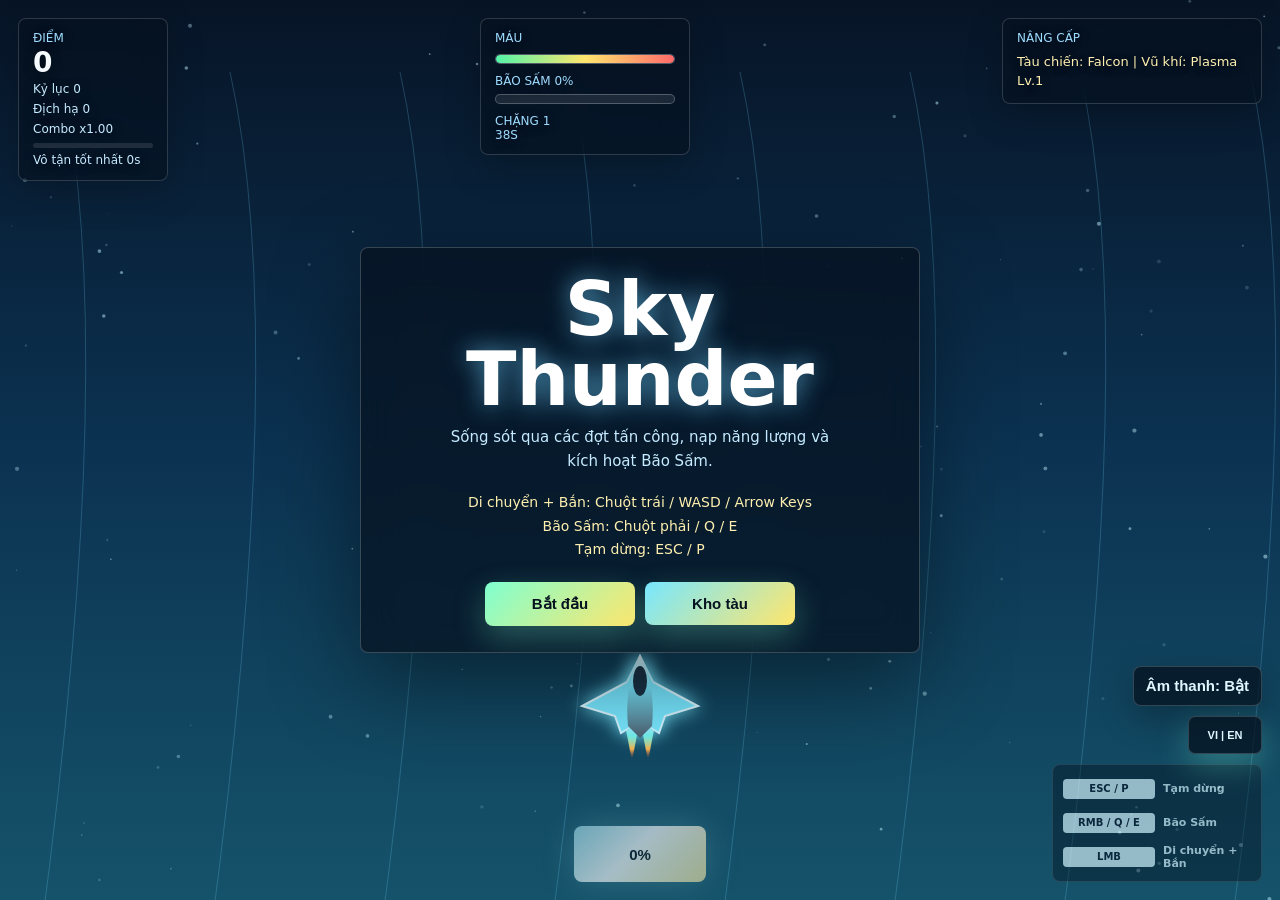
==== commit 99277e01: "Fix mobile Safari viewport zoom" ====
--- a/index.html
+++ b/index.html
@@ -2,7 +2,7 @@
 <html lang="vi">
 <head>
   <meta charset="UTF-8" />
-  <meta name="viewport" content="width=device-width, initial-scale=1.0, viewport-fit=cover, maximum-scale=1.0, user-scalable=no" />
+  <meta name="viewport" content="width=device-width, initial-scale=1, maximum-scale=1, minimum-scale=1, user-scalable=no, viewport-fit=cover" />
   <title>Sky Thunder</title>
   <style>
 /* styles/base.css */
@@ -16,9 +16,13 @@
 body {
   width: 100%;
   height: 100%;
+  margin: 0;
+  padding: 0;
   height: var(--app-height, 100dvh);
   min-height: 100dvh;
   overflow: hidden;
+  position: fixed;
+  inset: 0;
   overscroll-behavior: none;
   overscroll-behavior-x: none;
   overscroll-behavior-y: none;
@@ -33,27 +37,34 @@
 }
 
 body {
+  display: grid;
+  place-items: center;
+  background: #06111f;
+}
+
+#app,
+.game-shell,
+canvas,
+#game {
+  touch-action: none;
+  user-select: none;
+  -webkit-user-select: none;
+  -webkit-touch-callout: none;
+}
+
+canvas,
+#game {
   position: fixed;
   inset: 0;
-  display: grid;
-  place-items: center;
-}
-
-canvas {
-  width: 100vw;
-  height: 100vh;
-  height: 100dvh;
+  width: var(--app-width, 100vw);
   height: var(--app-height, 100dvh);
   display: block;
+  overflow: hidden;
   background:
     radial-gradient(circle at 30% 15%, rgba(95, 195, 255, 0.32), transparent 24%),
     radial-gradient(circle at 80% 72%, rgba(255, 188, 87, 0.18), transparent 28%),
     linear-gradient(180deg, #08172b 0%, #0b2d48 47%, #133f54 100%);
   cursor: crosshair;
-  touch-action: none;
-  user-select: none;
-  -webkit-user-select: none;
-  -webkit-touch-callout: none;
 }
 
 .hidden {
@@ -72,7 +83,27 @@
   cursor: pointer;
   touch-action: manipulation;
   -webkit-tap-highlight-color: transparent;
+  user-select: none;
+  -webkit-user-select: none;
   box-shadow: 0 12px 32px rgba(127, 255, 208, 0.28);
+}
+
+.hud button,
+.mobile-button,
+.skill-button,
+.pause-button,
+.language-button,
+.mute-button,
+.sound-button,
+.hangar-button,
+.upgrade-card,
+.ship-card,
+.pause-action {
+  touch-action: manipulation;
+  -webkit-tap-highlight-color: transparent;
+  user-select: none;
+  -webkit-user-select: none;
+  -webkit-touch-callout: none;
 }
 
 button:disabled {
@@ -601,9 +632,10 @@
   backdrop-filter: blur(18px);
   text-align: center;
   pointer-events: auto;
-  max-height: min(86vh, 720px);
+  max-height: min(calc(var(--app-height, 100dvh) * 0.86), 720px);
   overflow: auto;
   overscroll-behavior: contain;
+  touch-action: pan-y;
   -webkit-overflow-scrolling: touch;
 }
 
@@ -812,7 +844,7 @@
 
   .menu {
     width: min(420px, calc(100vw - 24px));
-    max-height: calc(100dvh - 28px);
+    max-height: calc(var(--app-height, 100dvh) - 28px);
     padding: 18px 16px;
   }
 
@@ -894,7 +926,7 @@
 
   .menu {
     width: calc(100vw - 16px);
-    max-height: calc(100dvh - 18px);
+    max-height: calc(var(--app-height, 100dvh) - 18px);
     padding: 14px 12px;
   }
 
@@ -927,7 +959,7 @@
 
 @media (min-width: 621px) and (max-height: 520px) {
   .menu {
-    max-height: calc(100dvh - 24px);
+    max-height: calc(var(--app-height, 100dvh) - 24px);
     padding: 18px;
   }
 
@@ -4183,15 +4215,22 @@
     this.upgradeScreen = new UpgradeScreen(menu);
     this.gameOverScreen = new GameOverScreen(this.menu);
     this.lang = getLanguage();
+    this.lastTouchEnd = 0;
   }
 
   init() {
+    this.updateAppViewport();
     this.resize();
     window.addEventListener("resize", () => this.resizeSoon());
     window.addEventListener("orientationchange", () => this.resizeSoon());
     window.visualViewport?.addEventListener("resize", () => this.resizeSoon());
     window.visualViewport?.addEventListener("scroll", () => this.resizeSoon());
-    document.addEventListener("gesturestart", (event) => event.preventDefault());
+    window.addEventListener("focus", () => this.resizeSoon());
+    document.addEventListener("visibilitychange", () => {
+      if (!document.hidden) this.resizeSoon();
+    });
+    this.installGestureGuards();
+    this.installInteractiveGuards();
     this.input.onStart = () => {
       if (this.state.is(STATES.WIN)) this.continueEndless();
       else if (this.state.is(STATES.MENU) || this.state.is(STATES.GAME_OVER)) this.start();
@@ -4266,15 +4305,15 @@
 
   resize() {
     this.updateMobileState();
+    const viewport = this.getViewportSize();
+    this.updateAppViewport(viewport);
     const caps = this.mobile
       ? { normal: 1.35, low: 1.15, critical: 1 }
       : { normal: 1.75, low: 1.35, critical: 1.15 };
     const cap = caps[this.performanceTier];
     this.dpr = Math.min(window.devicePixelRatio || 1, cap);
-    const viewport = window.visualViewport;
-    this.width = Math.max(1, Math.floor(viewport?.width || window.innerWidth));
-    this.height = Math.max(1, Math.floor(viewport?.height || window.innerHeight));
-    document.documentElement.style.setProperty("--app-height", `${this.height}px`);
+    this.width = Math.max(1, viewport.width);
+    this.height = Math.max(1, viewport.height);
     this.canvas.style.width = `${this.width}px`;
     this.canvas.style.height = `${this.height}px`;
     this.canvas.width = Math.floor(this.width * this.dpr);
@@ -4292,14 +4331,90 @@
 
   resizeSoon() {
     clearTimeout(this.resizeTimer);
-    this.resizeTimer = setTimeout(() => this.resize(), 90);
+    this.updateAppViewport();
+    this.resizeTimer = setTimeout(() => this.resize(), 120);
+  }
+
+  getViewportSize() {
+    const viewport = window.visualViewport;
+    return {
+      width: Math.max(1, Math.round(viewport ? viewport.width : window.innerWidth)),
+      height: Math.max(1, Math.round(viewport ? viewport.height : window.innerHeight)),
+      offsetTop: Math.round(viewport ? viewport.offsetTop : 0),
+      offsetLeft: Math.round(viewport ? viewport.offsetLeft : 0)
+    };
+  }
+
+  updateAppViewport(size = this.getViewportSize()) {
+    document.documentElement.style.setProperty("--app-height", `${size.height}px`);
+    document.documentElement.style.setProperty("--app-width", `${size.width}px`);
+    document.documentElement.style.setProperty("--viewport-offset-top", `${size.offsetTop}px`);
+    document.documentElement.style.setProperty("--viewport-offset-left", `${size.offsetLeft}px`);
+  }
+
+  installGestureGuards() {
+    const block = (event) => event.preventDefault();
+    const shouldAllowMenuScroll = (event) => {
+      if (event.touches && event.touches.length > 1) return false;
+      const target = event.target instanceof Element ? event.target : null;
+      return Boolean(target?.closest(".menu"));
+    };
+    document.addEventListener("touchstart", (event) => {
+      if (event.touches && event.touches.length > 1) event.preventDefault();
+    }, { passive: false });
+    document.addEventListener("touchmove", (event) => {
+      if (!shouldAllowMenuScroll(event)) event.preventDefault();
+    }, { passive: false });
+    document.addEventListener("touchend", (event) => {
+      const now = Date.now();
+      if (now - this.lastTouchEnd <= 350) event.preventDefault();
+      this.lastTouchEnd = now;
+    }, { passive: false });
+    window.addEventListener("gesturestart", block, { passive: false });
+    window.addEventListener("gesturechange", block, { passive: false });
+    window.addEventListener("gestureend", block, { passive: false });
+  }
+
+  installInteractiveGuards() {
+    const selector = [
+      "button",
+      ".skill-button",
+      ".pause-button",
+      ".mute-button",
+      ".language-button",
+      ".hangar-button",
+      ".upgrade-card",
+      ".ship-card",
+      ".pause-action"
+    ].join(",");
+    const isGuarded = (target) => target instanceof Element && target.closest(selector);
+    document.addEventListener("pointerdown", (event) => {
+      if (!isGuarded(event.target)) return;
+      event.preventDefault();
+      event.stopPropagation();
+    }, { passive: false, capture: true });
+    document.addEventListener("touchstart", (event) => {
+      if (!isGuarded(event.target)) return;
+      event.preventDefault();
+      event.stopPropagation();
+    }, { passive: false, capture: true });
+    document.addEventListener("touchend", (event) => {
+      if (!isGuarded(event.target)) return;
+      event.preventDefault();
+      event.stopPropagation();
+      const button = event.target.closest("button");
+      if (button && !button.disabled) button.click();
+    }, { passive: false, capture: true });
+    document.addEventListener("click", (event) => {
+      if (isGuarded(event.target)) event.stopPropagation();
+    });
   }
 
   updateMobileState() {
     const coarse = window.matchMedia?.("(pointer: coarse)")?.matches || false;
-    const viewport = window.visualViewport;
-    const vw = viewport?.width || window.innerWidth;
-    const vh = viewport?.height || window.innerHeight;
+    const viewport = this.getViewportSize();
+    const vw = viewport.width;
+    const vh = viewport.height;
     const shortSide = Math.min(vw, vh);
     const longSide = Math.max(vw, vh);
     const narrow = shortSide <= 760;
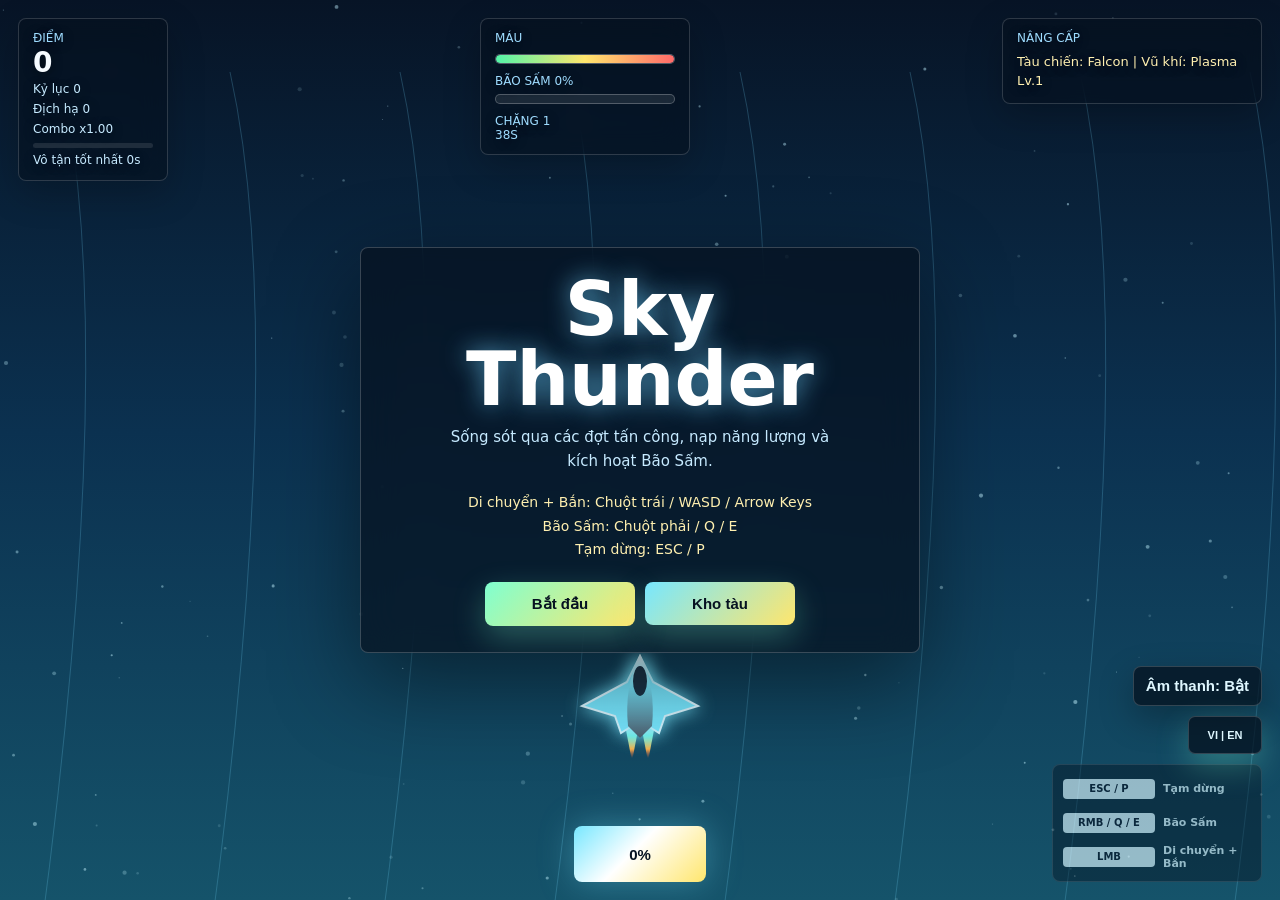
==== commit ce5284b8: "Fix mobile Thunder button touch" ====
--- a/index.html
+++ b/index.html
@@ -3924,7 +3924,8 @@
     }
     if (this.elements.skillButton) {
       const ready = player.energy >= 100 && player.thunderCooldown <= 0;
-      this.elements.skillButton.disabled = !ready;
+      this.elements.skillButton.disabled = false;
+      this.elements.skillButton.setAttribute("aria-disabled", String(!ready));
       this.elements.skillButton.textContent = ready ? t("controls.thunder") : player.thunderCooldown > 0 ? `${player.thunderCooldown.toFixed(1)}s` : `${Math.floor(player.energy)}%`;
       this.elements.skillButton.classList.toggle("ready", ready);
     }
@@ -4216,6 +4217,7 @@
     this.gameOverScreen = new GameOverScreen(this.menu);
     this.lang = getLanguage();
     this.lastTouchEnd = 0;
+    this.lastSkillButtonTouch = 0;
   }
 
   init() {
@@ -4388,10 +4390,27 @@
       ".pause-action"
     ].join(",");
     const isGuarded = (target) => target instanceof Element && target.closest(selector);
+    const triggerGuardedButton = (target) => {
+      const element = target instanceof Element ? target : null;
+      const button = element?.closest("button");
+      if (!button || button.disabled) return;
+      if (button === this.hud.elements.skillButton) {
+        const now = performance.now();
+        if (now - this.lastSkillButtonTouch < 180) return;
+        this.lastSkillButtonTouch = now;
+        if (this.state.is(STATES.PLAYING) || this.state.is(STATES.BOSS) || this.state.is(STATES.ENDLESS)) this.activateThunder();
+        else this.input.requestSkill();
+        return;
+      }
+      button.click();
+    };
     document.addEventListener("pointerdown", (event) => {
       if (!isGuarded(event.target)) return;
       event.preventDefault();
       event.stopPropagation();
+      if (event.pointerType === "touch" && event.target instanceof Element && event.target.closest("#skillBtn")) {
+        triggerGuardedButton(event.target);
+      }
     }, { passive: false, capture: true });
     document.addEventListener("touchstart", (event) => {
       if (!isGuarded(event.target)) return;
@@ -4402,8 +4421,7 @@
       if (!isGuarded(event.target)) return;
       event.preventDefault();
       event.stopPropagation();
-      const button = event.target.closest("button");
-      if (button && !button.disabled) button.click();
+      triggerGuardedButton(event.target);
     }, { passive: false, capture: true });
     document.addEventListener("click", (event) => {
       if (isGuarded(event.target)) event.stopPropagation();
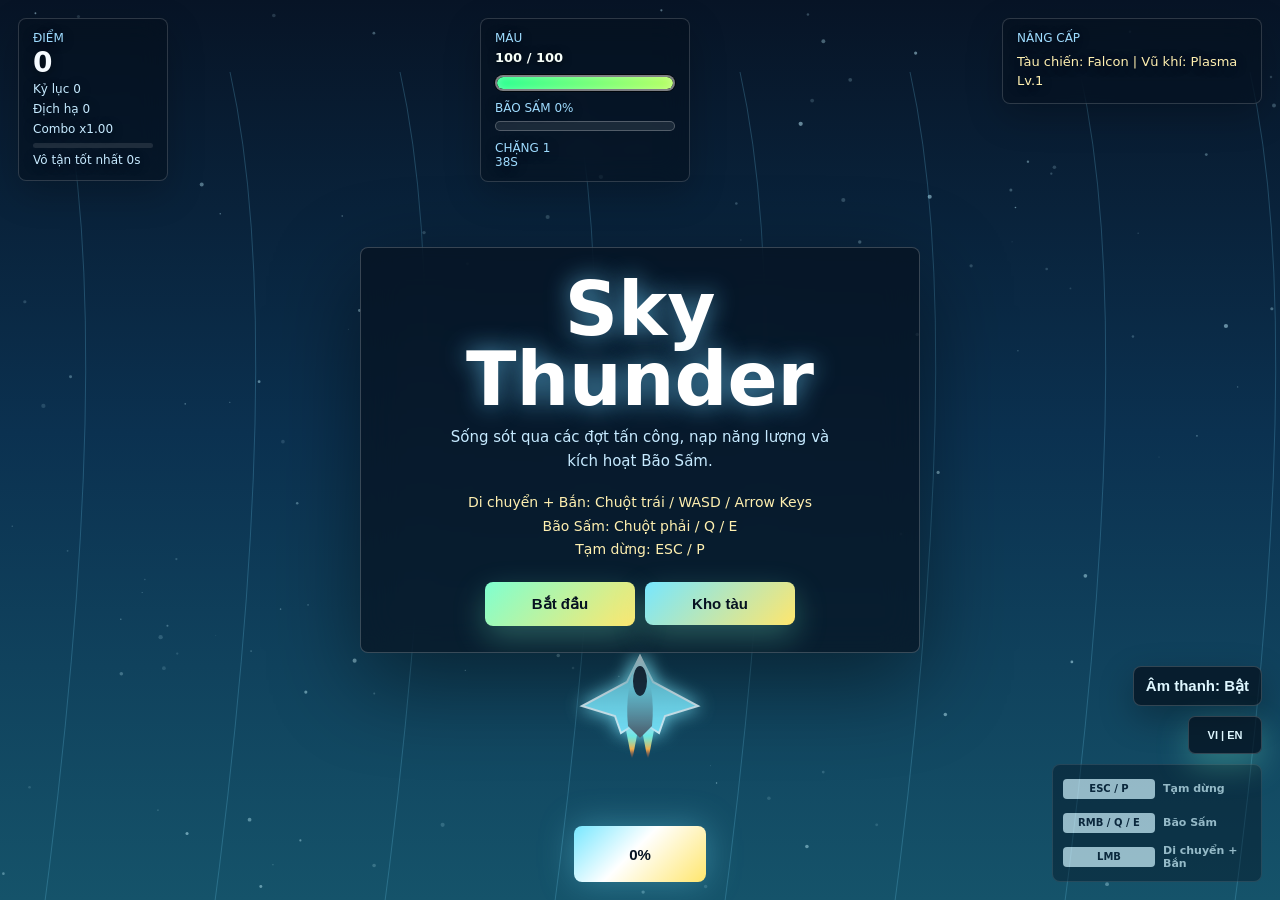
==== commit b46991d7: "Improve health warning visibility" ====
--- a/index.html
+++ b/index.html
@@ -116,6 +116,7 @@
 .hud {
   position: fixed;
   inset: 0;
+  z-index: 6;
   pointer-events: none;
   padding: 18px;
   display: flex;
@@ -170,6 +171,28 @@
   font-size: 11px;
   font-weight: 800;
   line-height: 1.2;
+}
+
+.health-row {
+  display: flex;
+  align-items: center;
+  justify-content: space-between;
+  min-height: 18px;
+  margin-top: 3px;
+  color: #f7fff9;
+  font-size: 13px;
+  font-weight: 900;
+  line-height: 1;
+  text-shadow: 0 1px 8px rgba(0, 0, 0, 0.72);
+}
+
+.health-text-warning {
+  color: #ffe66d;
+}
+
+.health-text-danger {
+  color: #ffffff;
+  text-shadow: 0 0 12px rgba(255, 65, 65, 0.95), 0 2px 10px rgba(0, 0, 0, 0.78);
 }
 
 .combo-bar {
@@ -200,12 +223,83 @@
   background: rgba(255, 255, 255, 0.09);
 }
 
+.health-bar {
+  height: 16px;
+  border: 2px solid rgba(255, 255, 255, 0.48);
+  background: rgba(8, 8, 12, 0.72);
+  box-shadow: 0 0 0 1px rgba(0, 0, 0, 0.65), inset 0 0 12px rgba(0, 0, 0, 0.65);
+}
+
 .fill {
   width: 100%;
   height: 100%;
   border-radius: inherit;
-  background: linear-gradient(90deg, #53f4a8, #ffe66d, #ff6a6a);
+  background: linear-gradient(90deg, #24ff8d, #b4ff5f);
   transition: width 120ms linear;
+  box-shadow: inset 0 0 8px rgba(255, 255, 255, 0.35), 0 0 14px rgba(36, 255, 141, 0.45);
+}
+
+.health-fill-warning {
+  background: linear-gradient(90deg, #ffe66d, #ff9f43);
+  box-shadow: inset 0 0 8px rgba(255, 255, 255, 0.38), 0 0 16px rgba(255, 190, 64, 0.75);
+}
+
+.health-fill-danger {
+  background: linear-gradient(90deg, #ff5c5c, #ff1f4f);
+  box-shadow: inset 0 0 8px rgba(255, 255, 255, 0.42), 0 0 18px rgba(255, 45, 75, 0.95);
+}
+
+.health-fill-critical {
+  background: linear-gradient(90deg, #ffffff, #ff1f4f 38%, #b00024);
+  box-shadow: inset 0 0 8px rgba(255, 255, 255, 0.55), 0 0 22px rgba(255, 30, 60, 1);
+  animation: healthPulse 0.48s infinite alternate;
+}
+
+.health-warning {
+  border-color: rgba(255, 230, 109, 0.72);
+}
+
+.health-bar.health-danger,
+.health-bar.health-critical {
+  border-color: rgba(255, 80, 80, 0.95);
+  box-shadow: 0 0 0 1px rgba(0, 0, 0, 0.72), 0 0 18px rgba(255, 50, 50, 0.72), inset 0 0 12px rgba(0, 0, 0, 0.72);
+}
+
+body::after {
+  content: "";
+  position: fixed;
+  inset: 0;
+  z-index: 4;
+  pointer-events: none;
+  opacity: 0;
+  border: 0 solid rgba(255, 45, 45, 0);
+  box-shadow: inset 0 0 0 rgba(255, 45, 45, 0);
+  transition: opacity 120ms linear, border-width 120ms linear;
+}
+
+body.health-danger::after {
+  opacity: 0.42;
+  border-width: 5px;
+  border-color: rgba(255, 45, 45, 0.78);
+  box-shadow: inset 0 0 58px rgba(255, 25, 25, 0.24);
+}
+
+body.health-critical::after,
+body.damage-flash::after {
+  opacity: 0.72;
+  border-width: 7px;
+  border-color: rgba(255, 30, 30, 0.95);
+  box-shadow: inset 0 0 86px rgba(255, 0, 0, 0.38);
+}
+
+@keyframes healthPulse {
+  from {
+    filter: brightness(1);
+  }
+
+  to {
+    filter: brightness(1.55);
+  }
 }
 
 .energy-bar {
@@ -491,6 +585,12 @@
   font-size: 9px;
 }
 
+body.is-mobile .health-row {
+  min-height: 16px;
+  margin-top: 2px;
+  font-size: 11px;
+}
+
 body.is-mobile .combo-bar {
   height: 4px;
   margin-top: 4px;
@@ -500,6 +600,12 @@
   width: 100%;
   height: 7px;
   margin: 4px 0 5px;
+}
+
+body.is-mobile .health-bar {
+  height: 13px;
+  margin: 3px 0 5px;
+  border-width: 2px;
 }
 
 body.is-mobile .boss-hud {
@@ -989,7 +1095,8 @@
 
     <div class="panel status-panel">
       <div class="label" data-i18n="hud.health">Máu</div>
-      <div class="bar"><div class="fill" id="health"></div></div>
+      <div class="health-row"><span id="healthText">100 / 100</span></div>
+      <div class="bar health-bar"><div class="fill" id="health"></div></div>
       <div class="label" id="energyText">Thunder 0%</div>
       <div class="bar energy-bar"><div class="energy-fill" id="energy"></div></div>
       <div class="power-timers hidden" id="powerTimers"></div>
@@ -3906,7 +4013,26 @@
         ? `${t("hud.endless")} ${Math.floor(game.endless.time)}s | x${game.endless.multiplier.toFixed(2)}`
         : `${t("hud.bestEndless")} ${Math.floor(game.save.best.endlessTime || 0)}s`;
     }
-    this.elements.health.style.width = `${Math.max(0, (player.health / player.maxHealth) * 100)}%`;
+    const healthRatio = Math.max(0, Math.min(1, player.health / player.maxHealth));
+    this.elements.health.style.width = `${healthRatio * 100}%`;
+    this.elements.health.classList.toggle("health-fill-warning", healthRatio <= 0.45 && healthRatio > 0.25);
+    this.elements.health.classList.toggle("health-fill-danger", healthRatio <= 0.25 && healthRatio > 0.12);
+    this.elements.health.classList.toggle("health-fill-critical", healthRatio <= 0.12);
+    const healthBar = this.elements.health.closest(".bar");
+    if (healthBar) {
+      healthBar.classList.toggle("health-warning", healthRatio <= 0.45 && healthRatio > 0.25);
+      healthBar.classList.toggle("health-danger", healthRatio <= 0.25 && healthRatio > 0.12);
+      healthBar.classList.toggle("health-critical", healthRatio <= 0.12);
+    }
+    if (this.elements.healthText) {
+      this.elements.healthText.textContent = `${Math.max(0, Math.ceil(player.health))} / ${Math.ceil(player.maxHealth)}`;
+      this.elements.healthText.classList.toggle("health-text-warning", healthRatio <= 0.45 && healthRatio > 0.25);
+      this.elements.healthText.classList.toggle("health-text-danger", healthRatio <= 0.25);
+    }
+    const activeHealthState = game.state.is(game.states.PLAYING) || game.state.is(game.states.BOSS) || game.state.is(game.states.ENDLESS);
+    document.body.classList.toggle("health-danger", activeHealthState && healthRatio <= 0.25);
+    document.body.classList.toggle("health-critical", activeHealthState && healthRatio <= 0.12);
+    document.body.classList.toggle("damage-flash", activeHealthState && game.damageFlash > 0);
     this.elements.stage.textContent = stage ? `${t("hud.stage")} ${stage.id}` : t("hud.stage");
     this.elements.time.textContent = stage && !stage.boss ? `${Math.ceil(game.stageSystem.timer)}s` : t("hud.boss");
     if (this.elements.energy) this.elements.energy.style.width = `${Math.max(0, (player.energy / 100) * 100)}%`;
@@ -4190,6 +4316,7 @@
     this.debug = { visible: false, fps: 60, averageFps: 60, frames: 0, elapsed: 0 };
     this.performanceTier = "normal";
     this.performanceSamples = { lowSeconds: 0, criticalSeconds: 0, recoverySeconds: 0 };
+    this.damageFlash = 0;
     this.stageResult = null;
     this.mobile = false;
     this.layout = {
@@ -4476,6 +4603,7 @@
   reset() {
     this.score = 0;
     this.shake = 0;
+    this.damageFlash = 0;
     this.stats = { enemiesDestroyed: 0, stageReached: 1, maxCombo: 1, endlessTime: 0, stageHits: 0, totalHits: 0, bossTime: 0, stageKills: 0, stageDamageTaken: 0, creditsEarned: 0 };
     this.combo = { count: 0, multiplier: 1, timer: 0, maxTimer: 3.2 };
     this.endless = { active: false, time: 0, multiplier: 1, survivalBonusTimer: 0 };
@@ -4543,6 +4671,7 @@
 
   update(dt) {
     this.shake = Math.max(0, this.shake - dt * 35);
+    this.damageFlash = Math.max(0, this.damageFlash - dt);
     this.effects.update(dt);
 
     this.updateCombo(dt);
@@ -4864,6 +4993,7 @@
 
   recordDamageTaken(amount) {
     this.stats.stageDamageTaken += Math.max(0, amount);
+    this.damageFlash = Math.max(this.damageFlash, amount > 0 ? 0.5 : 0.25);
   }
 
   checkGraze(bullet) {
@@ -5166,6 +5296,7 @@
     comboFill: document.getElementById("comboFill"),
     endlessText: document.getElementById("endlessText"),
     health: document.getElementById("health"),
+    healthText: document.getElementById("healthText"),
     energy: document.getElementById("energy"),
     energyText: document.getElementById("energyText"),
     powerTimers: document.getElementById("powerTimers"),
